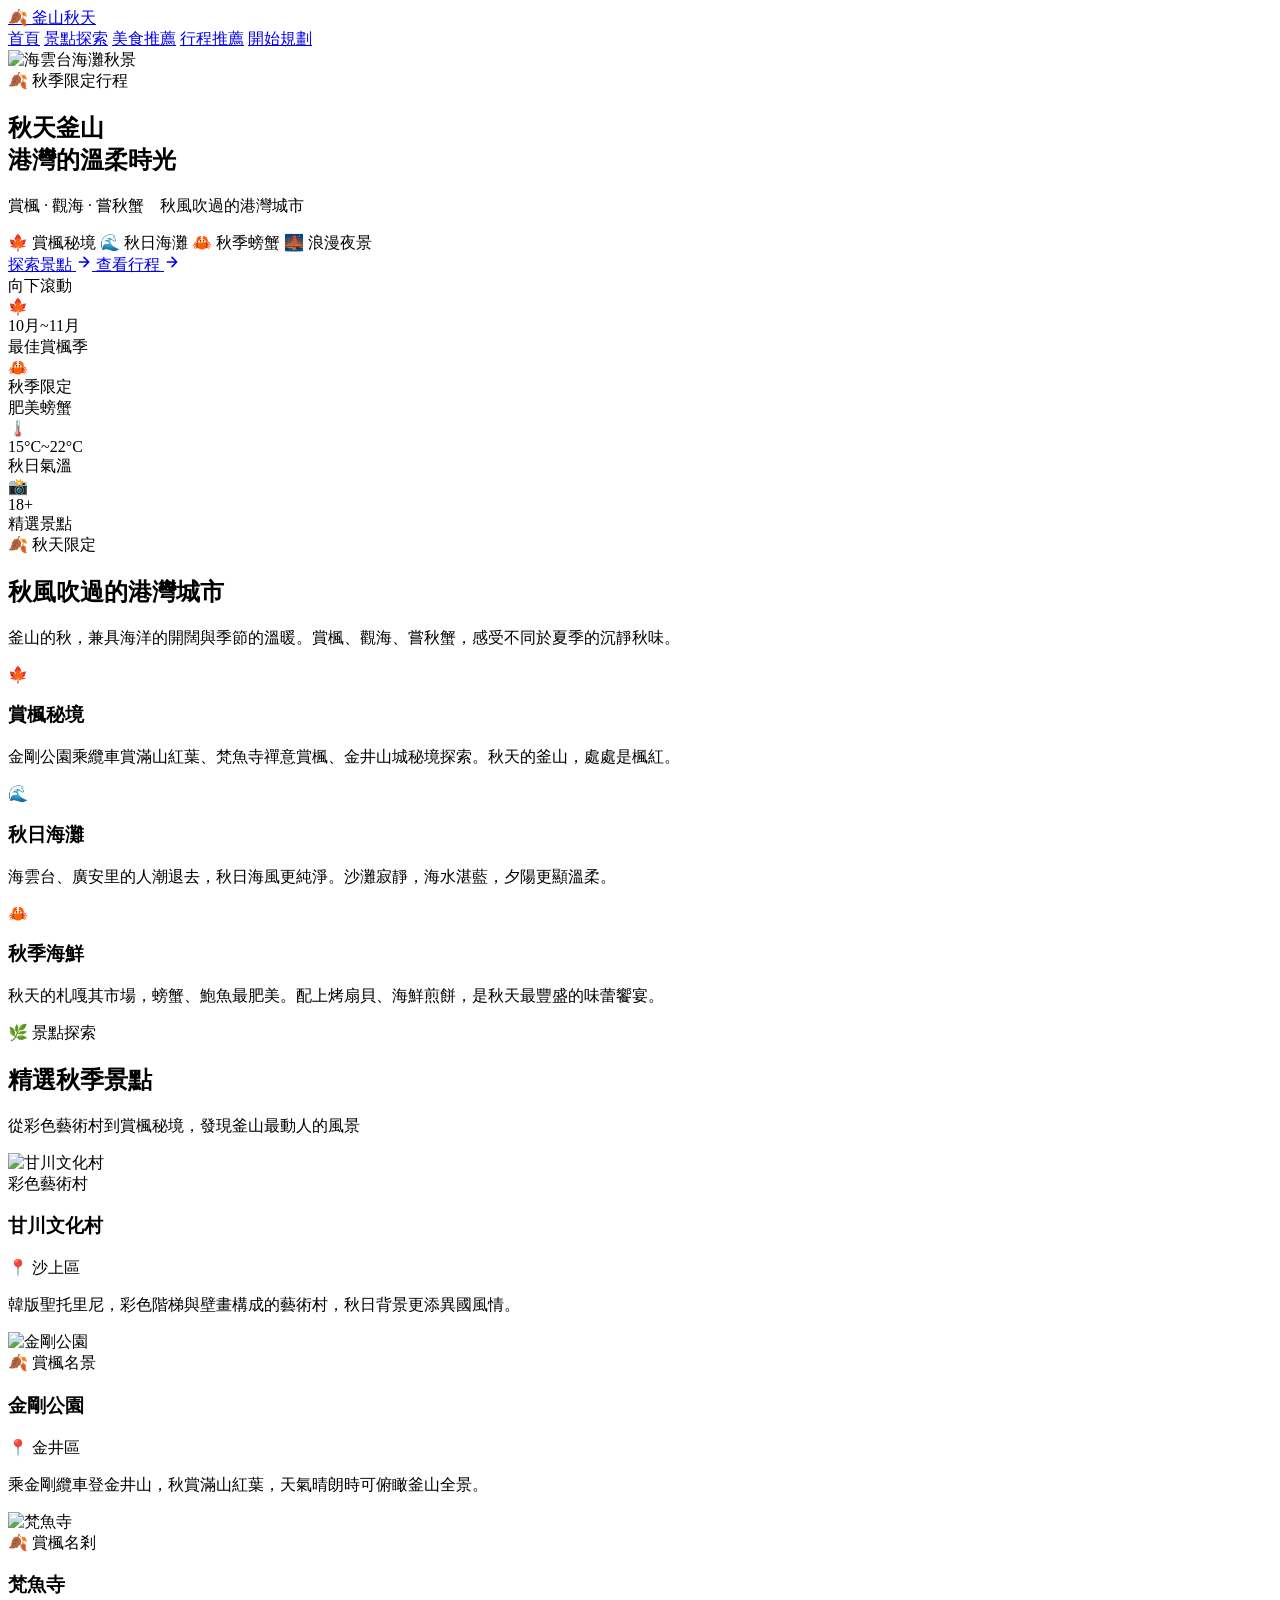
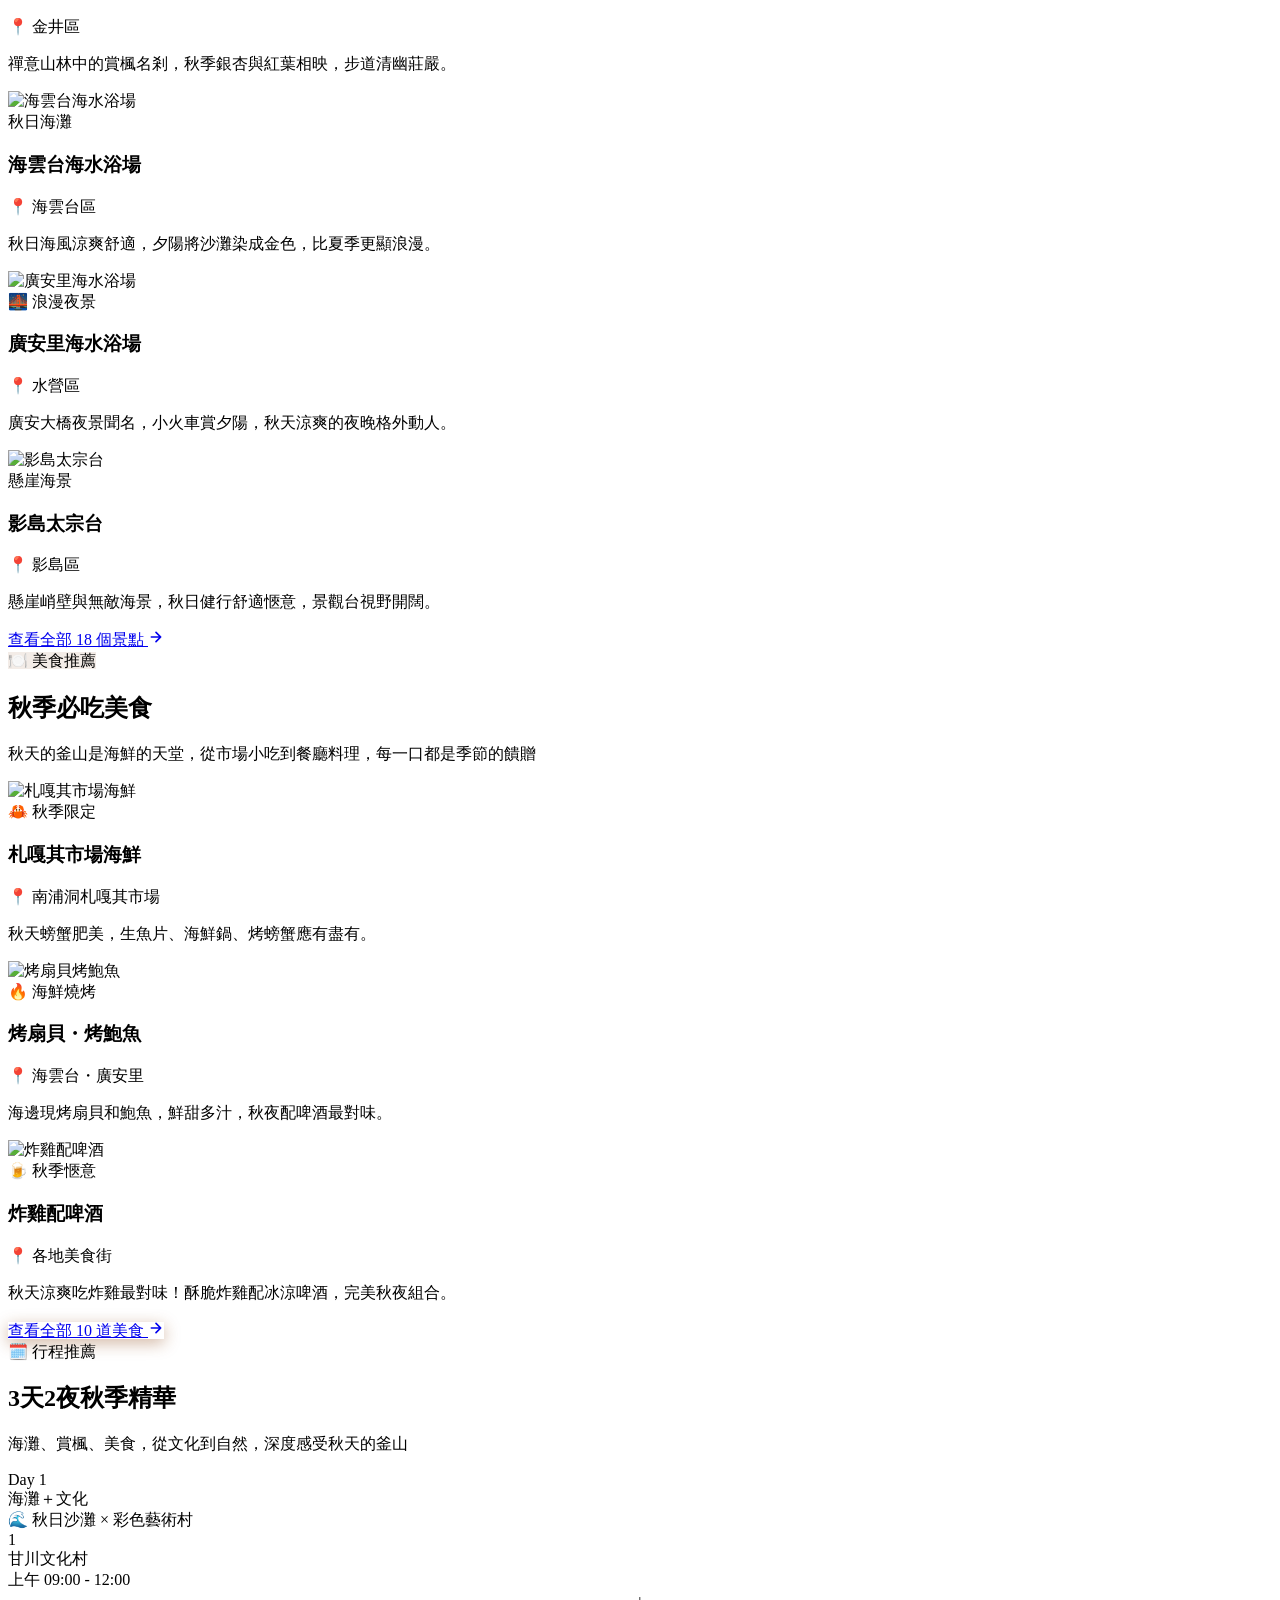
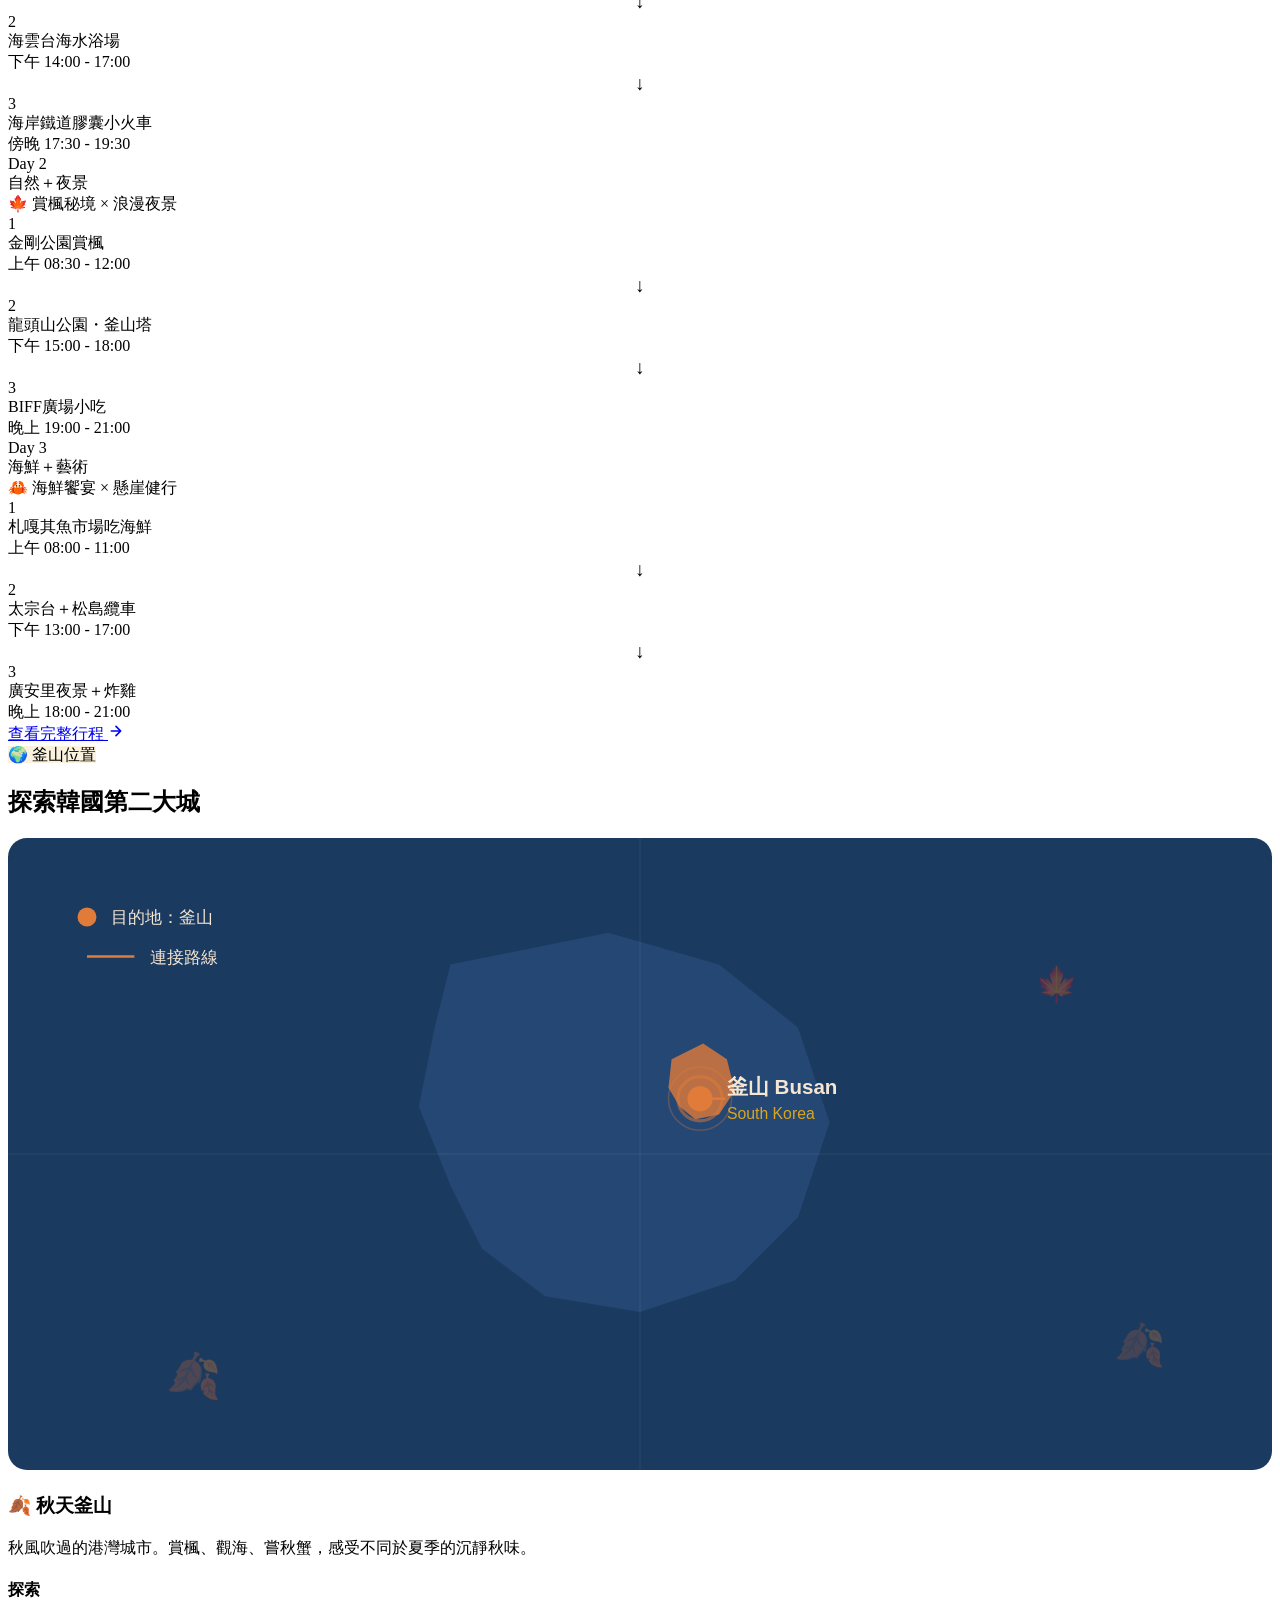
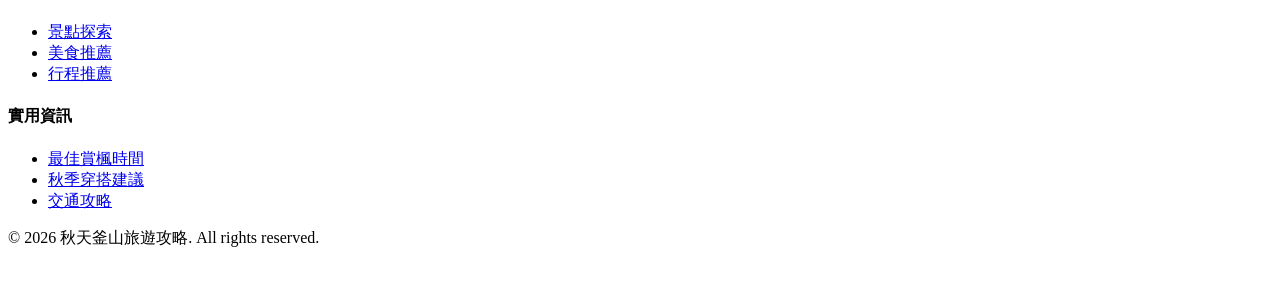
==== index.html @ 814efd18 "Add index.html" ====
<!DOCTYPE html>
<html lang="zh-TW">
<head>
  <meta charset="UTF-8">
  <meta name="viewport" content="width=device-width, initial-scale=1.0">
  <title>秋天釜山・港灣的溫柔時光 | 釜山旅遊官方網站</title>
  <meta name="description" content="秋天釜山旅遊攻略：賞楓、觀海、嘗秋蟹。3天2夜深度行程，18個秋季限定景點，10道必吃美食。">
  <link rel="stylesheet" href="css/style.css">
  <link rel="icon" type="image/svg+xml" href="data:image/svg+xml,<svg xmlns='http://www.w3.org/2000/svg' viewBox='0 0 100 100'><text y='.9em' font-size='90'>🍂</text></svg>">
</head>
<body>

  <!-- ========== HEADER ========== -->
  <header class="header">
    <div class="header__inner">
      <a href="index.html" class="header__logo">
        🍂 <span>釜山</span>秋天
      </a>
      <nav class="nav" id="nav">
        <a href="index.html" class="nav__link active">首頁</a>
        <a href="spots.html" class="nav__link">景點探索</a>
        <a href="food.html" class="nav__link">美食推薦</a>
        <a href="itinerary.html" class="nav__link">行程推薦</a>
        <a href="itinerary.html" class="nav__cta">開始規劃</a>
      </nav>
      <div class="nav-toggle" id="navToggle" aria-label="選單">
        <span></span><span></span><span></span>
      </div>
    </div>
  </header>

  <!-- ========== HERO ========== -->
  <section class="hero">
    <div class="hero__bg">
      <img src="images/spots/spot_04_haeundae.jpg" alt="海雲台海灘秋景" loading="eager">
    </div>
    <div class="hero__overlay"></div>
    <div class="hero__content">
      <div class="hero__eyebrow">
        <span>🍂</span> 秋季限定行程
      </div>
      <h1 class="hero__title">秋天釜山<br>港灣的溫柔時光</h1>
      <p class="hero__subtitle">賞楓 · 觀海 · 嘗秋蟹　秋風吹過的港灣城市</p>
      <div class="hero__tags">
        <span class="hero__tag">🍁 賞楓秘境</span>
        <span class="hero__tag">🌊 秋日海灘</span>
        <span class="hero__tag">🦀 秋季螃蟹</span>
        <span class="hero__tag">🌉 浪漫夜景</span>
      </div>
      <div class="hero__ctas">
        <a href="spots.html" class="btn btn--primary">
          探索景點
          <svg width="16" height="16" viewBox="0 0 24 24" fill="none" stroke="currentColor" stroke-width="2.5" stroke-linecap="round" stroke-linejoin="round"><path d="M5 12h14M12 5l7 7-7 7"/></svg>
        </a>
        <a href="itinerary.html" class="btn btn--outline">
          查看行程
          <svg width="16" height="16" viewBox="0 0 24 24" fill="none" stroke="currentColor" stroke-width="2.5" stroke-linecap="round" stroke-linejoin="round"><path d="M5 12h14M12 5l7 7-7 7"/></svg>
        </a>
      </div>
    </div>
    <div class="hero__scroll">
      <div class="hero__scroll-icon"></div>
      向下滾動
    </div>
  </section>

  <!-- ========== STATS ========== -->
  <section class="stats">
    <div class="stats__grid">
      <div class="stat-card">
        <div class="stat-card__icon">🍁</div>
        <div class="stat-card__value">10月~11月</div>
        <div class="stat-card__label">最佳賞楓季</div>
      </div>
      <div class="stat-card">
        <div class="stat-card__icon">🦀</div>
        <div class="stat-card__value">秋季限定</div>
        <div class="stat-card__label">肥美螃蟹</div>
      </div>
      <div class="stat-card">
        <div class="stat-card__icon">🌡️</div>
        <div class="stat-card__value">15°C~22°C</div>
        <div class="stat-card__label">秋日氣溫</div>
      </div>
      <div class="stat-card">
        <div class="stat-card__icon">📸</div>
        <div class="stat-card__value">18+</div>
        <div class="stat-card__label">精選景點</div>
      </div>
    </div>
  </section>

  <!-- ========== ABOUT ========== -->
  <section class="about section">
    <div class="container">
      <div class="about__header">
        <span class="section-eyebrow seasonal">🍂 秋天限定</span>
        <h2 class="section-title">秋風吹過的港灣城市</h2>
        <div class="divider"></div>
        <p class="section-subtitle">釜山的秋，兼具海洋的開闊與季節的溫暖。賞楓、觀海、嘗秋蟹，感受不同於夏季的沉靜秋味。</p>
      </div>
      <div class="about__grid">
        <div class="about-card">
          <div class="about-card__icon">🍁</div>
          <h3 class="about-card__title">賞楓秘境</h3>
          <p class="about-card__desc">金剛公園乘纜車賞滿山紅葉、梵魚寺禪意賞楓、金井山城秘境探索。秋天的釜山，處處是楓紅。</p>
        </div>
        <div class="about-card">
          <div class="about-card__icon">🌊</div>
          <h3 class="about-card__title">秋日海灘</h3>
          <p class="about-card__desc">海雲台、廣安里的人潮退去，秋日海風更純淨。沙灘寂靜，海水湛藍，夕陽更顯溫柔。</p>
        </div>
        <div class="about-card">
          <div class="about-card__icon">🦀</div>
          <h3 class="about-card__title">秋季海鮮</h3>
          <p class="about-card__desc">秋天的札嘎其市場，螃蟹、鮑魚最肥美。配上烤扇貝、海鮮煎餅，是秋天最豐盛的味蕾饗宴。</p>
        </div>
      </div>
    </div>
  </section>

  <!-- ========== SPOTS SPOTLIGHT ========== -->
  <section class="section" style="background: var(--bg-cream);">
    <div class="container">
      <div class="about__header">
        <span class="section-eyebrow">🌿 景點探索</span>
        <h2 class="section-title">精選秋季景點</h2>
        <div class="divider"></div>
        <p class="section-subtitle">從彩色藝術村到賞楓秘境，發現釜山最動人的風景</p>
      </div>
      <div class="spots-grid">
        <!-- Spot 1 -->
        <div class="spot-card">
          <img class="spot-card__img" src="images/spots/spot_01_gamcheon.jpg" alt="甘川文化村" loading="lazy">
          <div class="spot-card__body">
            <div class="spot-card__tags">
              <span class="tag tag--navy">彩色藝術村</span>
            </div>
            <h3 class="spot-card__title">甘川文化村</h3>
            <p class="spot-card__location">📍 沙上區</p>
            <p class="spot-card__desc">韓版聖托里尼，彩色階梯與壁畫構成的藝術村，秋日背景更添異國風情。</p>
          </div>
        </div>
        <!-- Spot 8 - Maple -->
        <div class="spot-card">
          <img class="spot-card__img" src="images/spots/spot_08_beomeosa.jpg" alt="金剛公園" loading="lazy">
          <div class="spot-card__body">
            <div class="spot-card__tags">
              <span class="tag tag--seasonal">🍂 賞楓名景</span>
            </div>
            <h3 class="spot-card__title">金剛公園</h3>
            <p class="spot-card__location">📍 金井區</p>
            <p class="spot-card__desc">乘金剛纜車登金井山，秋賞滿山紅葉，天氣晴朗時可俯瞰釜山全景。</p>
          </div>
        </div>
        <!-- Spot 9 - Maple -->
        <div class="spot-card">
          <img class="spot-card__img" src="images/spots/spot_09_taejongdae.jpg" alt="梵魚寺" loading="lazy">
          <div class="spot-card__body">
            <div class="spot-card__tags">
              <span class="tag tag--seasonal">🍂 賞楓名剎</span>
            </div>
            <h3 class="spot-card__title">梵魚寺</h3>
            <p class="spot-card__location">📍 金井區</p>
            <p class="spot-card__desc">禪意山林中的賞楓名剎，秋季銀杏與紅葉相映，步道清幽莊嚴。</p>
          </div>
        </div>
        <!-- Spot 2 -->
        <div class="spot-card">
          <img class="spot-card__img" src="images/spots/spot_04_haeundae.jpg" alt="海雲台海水浴場" loading="lazy">
          <div class="spot-card__body">
            <div class="spot-card__tags">
              <span class="tag tag--navy">秋日海灘</span>
            </div>
            <h3 class="spot-card__title">海雲台海水浴場</h3>
            <p class="spot-card__location">📍 海雲台區</p>
            <p class="spot-card__desc">秋日海風涼爽舒適，夕陽將沙灘染成金色，比夏季更顯浪漫。</p>
          </div>
        </div>
        <!-- Spot 3 -->
        <div class="spot-card">
          <img class="spot-card__img" src="images/spots/spot_05_gwangan_bridge.jpg" alt="廣安里海水浴場" loading="lazy">
          <div class="spot-card__body">
            <div class="spot-card__tags">
              <span class="tag tag--gold">🌉 浪漫夜景</span>
            </div>
            <h3 class="spot-card__title">廣安里海水浴場</h3>
            <p class="spot-card__location">📍 水營區</p>
            <p class="spot-card__desc">廣安大橋夜景聞名，小火車賞夕陽，秋天涼爽的夜晚格外動人。</p>
          </div>
        </div>
        <!-- Spot 6 -->
        <div class="spot-card">
          <img class="spot-card__img" src="images/spots/spot_06_yongdusan.png" alt="影島太宗台" loading="lazy">
          <div class="spot-card__body">
            <div class="spot-card__tags">
              <span class="tag tag--navy">懸崖海景</span>
            </div>
            <h3 class="spot-card__title">影島太宗台</h3>
            <p class="spot-card__location">📍 影島區</p>
            <p class="spot-card__desc">懸崖峭壁與無敵海景，秋日健行舒適愜意，景觀台視野開闊。</p>
          </div>
        </div>
      </div>
      <div class="text-center mt-48">
        <a href="spots.html" class="btn btn--primary">
          查看全部 18 個景點
          <svg width="16" height="16" viewBox="0 0 24 24" fill="none" stroke="currentColor" stroke-width="2.5" stroke-linecap="round" stroke-linejoin="round"><path d="M5 12h14M12 5l7 7-7 7"/></svg>
        </a>
      </div>
    </div>
  </section>

  <!-- ========== FOOD SECTION ========== -->
  <section class="section section--warm">
    <div class="container">
      <div class="about__header">
        <span class="section-eyebrow" style="color: var(--seasonal); background: rgba(139,69,19,0.1);">🍽️ 美食推薦</span>
        <h2 class="section-title">秋季必吃美食</h2>
        <div class="divider"></div>
        <p class="section-subtitle">秋天的釜山是海鮮的天堂，從市場小吃到餐廳料理，每一口都是季節的饋贈</p>
      </div>
      <div class="food-grid">
        <!-- Food 1 -->
        <div class="food-card">
          <img class="food-card__img" src="images/food/food_01.jpg" alt="札嘎其市場海鮮" loading="lazy">
          <div class="food-card__body">
            <div class="spot-card__tags" style="margin-bottom:8px;">
              <span class="tag tag--gold">🦀 秋季限定</span>
            </div>
            <h3 class="food-card__title">札嘎其市場海鮮</h3>
            <p class="food-card__location">📍 南浦洞札嘎其市場</p>
            <p class="spot-card__desc">秋天螃蟹肥美，生魚片、海鮮鍋、烤螃蟹應有盡有。</p>
          </div>
        </div>
        <!-- Food 2 -->
        <div class="food-card">
          <img class="food-card__img" src="images/food/food_02.jpg" alt="烤扇貝烤鮑魚" loading="lazy">
          <div class="food-card__body">
            <div class="spot-card__tags" style="margin-bottom:8px;">
              <span class="tag tag--primary">🔥 海鮮燒烤</span>
            </div>
            <h3 class="food-card__title">烤扇貝・烤鮑魚</h3>
            <p class="food-card__location">📍 海雲台・廣安里</p>
            <p class="spot-card__desc">海邊現烤扇貝和鮑魚，鮮甜多汁，秋夜配啤酒最對味。</p>
          </div>
        </div>
        <!-- Food 4 -->
        <div class="food-card">
          <img class="food-card__img" src="images/food/food_04.jpg" alt="炸雞配啤酒" loading="lazy">
          <div class="food-card__body">
            <div class="spot-card__tags" style="margin-bottom:8px;">
              <span class="tag tag--coral">🍺 秋季愜意</span>
            </div>
            <h3 class="food-card__title">炸雞配啤酒</h3>
            <p class="food-card__location">📍 各地美食街</p>
            <p class="spot-card__desc">秋天涼爽吃炸雞最對味！酥脆炸雞配冰涼啤酒，完美秋夜組合。</p>
          </div>
        </div>
      </div>
      <div class="text-center mt-48">
        <a href="food.html" class="btn btn--primary" style="background: var(--seasonal); box-shadow: 0 4px 16px rgba(139,69,19,0.4);">
          查看全部 10 道美食
          <svg width="16" height="16" viewBox="0 0 24 24" fill="none" stroke="currentColor" stroke-width="2.5" stroke-linecap="round" stroke-linejoin="round"><path d="M5 12h14M12 5l7 7-7 7"/></svg>
        </a>
      </div>
    </div>
  </section>

  <!-- ========== ITINERARY PREVIEW ========== -->
  <section class="section" style="background: var(--bg-cream);">
    <div class="container">
      <div class="about__header">
        <span class="section-eyebrow">🗓️ 行程推薦</span>
        <h2 class="section-title">3天2夜秋季精華</h2>
        <div class="divider"></div>
        <p class="section-subtitle">海灘、賞楓、美食，從文化到自然，深度感受秋天的釜山</p>
      </div>
      <div class="itinerary-grid">
        <!-- Day 1 -->
        <div class="day-card">
          <div class="day-card__header">
            <div class="day-card__day">Day 1</div>
            <div class="day-card__title">海灘＋文化</div>
            <div class="day-card__theme">🌊 秋日沙灘 × 彩色藝術村</div>
          </div>
          <div class="day-card__body">
            <div class="day-card__spot">
              <div class="day-card__spot-num">1</div>
              <div class="day-card__spot-info">
                <div class="day-card__spot-name">甘川文化村</div>
                <div class="day-card__spot-time">上午 09:00 - 12:00</div>
              </div>
            </div>
            <div style="text-align:center; color: var(--primary); font-size:1.2rem;">↓</div>
            <div class="day-card__spot">
              <div class="day-card__spot-num">2</div>
              <div class="day-card__spot-info">
                <div class="day-card__spot-name">海雲台海水浴場</div>
                <div class="day-card__spot-time">下午 14:00 - 17:00</div>
              </div>
            </div>
            <div style="text-align:center; color: var(--primary); font-size:1.2rem;">↓</div>
            <div class="day-card__spot">
              <div class="day-card__spot-num">3</div>
              <div class="day-card__spot-info">
                <div class="day-card__spot-name">海岸鐵道膠囊小火車</div>
                <div class="day-card__spot-time">傍晚 17:30 - 19:30</div>
              </div>
            </div>
          </div>
        </div>
        <!-- Day 2 -->
        <div class="day-card">
          <div class="day-card__header">
            <div class="day-card__day">Day 2</div>
            <div class="day-card__title">自然＋夜景</div>
            <div class="day-card__theme">🍁 賞楓秘境 × 浪漫夜景</div>
          </div>
          <div class="day-card__body">
            <div class="day-card__spot">
              <div class="day-card__spot-num">1</div>
              <div class="day-card__spot-info">
                <div class="day-card__spot-name">金剛公園賞楓</div>
                <div class="day-card__spot-time">上午 08:30 - 12:00</div>
              </div>
            </div>
            <div style="text-align:center; color: var(--primary); font-size:1.2rem;">↓</div>
            <div class="day-card__spot">
              <div class="day-card__spot-num">2</div>
              <div class="day-card__spot-info">
                <div class="day-card__spot-name">龍頭山公園・釜山塔</div>
                <div class="day-card__spot-time">下午 15:00 - 18:00</div>
              </div>
            </div>
            <div style="text-align:center; color: var(--primary); font-size:1.2rem;">↓</div>
            <div class="day-card__spot">
              <div class="day-card__spot-num">3</div>
              <div class="day-card__spot-info">
                <div class="day-card__spot-name">BIFF廣場小吃</div>
                <div class="day-card__spot-time">晚上 19:00 - 21:00</div>
              </div>
            </div>
          </div>
        </div>
        <!-- Day 3 -->
        <div class="day-card">
          <div class="day-card__header">
            <div class="day-card__day">Day 3</div>
            <div class="day-card__title">海鮮＋藝術</div>
            <div class="day-card__theme">🦀 海鮮饗宴 × 懸崖健行</div>
          </div>
          <div class="day-card__body">
            <div class="day-card__spot">
              <div class="day-card__spot-num">1</div>
              <div class="day-card__spot-info">
                <div class="day-card__spot-name">札嘎其魚市場吃海鮮</div>
                <div class="day-card__spot-time">上午 08:00 - 11:00</div>
              </div>
            </div>
            <div style="text-align:center; color: var(--primary); font-size:1.2rem;">↓</div>
            <div class="day-card__spot">
              <div class="day-card__spot-num">2</div>
              <div class="day-card__spot-info">
                <div class="day-card__spot-name">太宗台＋松島纜車</div>
                <div class="day-card__spot-time">下午 13:00 - 17:00</div>
              </div>
            </div>
            <div style="text-align:center; color: var(--primary); font-size:1.2rem;">↓</div>
            <div class="day-card__spot">
              <div class="day-card__spot-num">3</div>
              <div class="day-card__spot-info">
                <div class="day-card__spot-name">廣安里夜景＋炸雞</div>
                <div class="day-card__spot-time">晚上 18:00 - 21:00</div>
              </div>
            </div>
          </div>
        </div>
      </div>
      <div class="text-center mt-48">
        <a href="itinerary.html" class="btn btn--primary">
          查看完整行程
          <svg width="16" height="16" viewBox="0 0 24 24" fill="none" stroke="currentColor" stroke-width="2.5" stroke-linecap="round" stroke-linejoin="round"><path d="M5 12h14M12 5l7 7-7 7"/></svg>
        </a>
      </div>
    </div>
  </section>

  <!-- ========== WORLD MAP ========== -->
  <section class="map-section">
    <div class="container">
      <span class="section-eyebrow" style="color: var(--gold); background: rgba(218,165,32,0.15);">🌍 釜山位置</span>
      <h2 class="section-title">探索韓國第二大城</h2>
      <div class="divider"></div>
      <div class="world-map-container">
        <svg class="world-map-svg" viewBox="0 0 800 400" xmlns="http://www.w3.org/2000/svg">
          <!-- Simplified world map outline -->
          <rect width="800" height="400" fill="#1B3A5F" rx="12"/>
          <!-- Asia region (simplified) -->
          <path d="M280 80 L380 60 L450 80 L500 120 L520 180 L500 240 L460 280 L400 300 L340 290 L300 260 L280 220 L260 170 L270 120 Z" fill="#2A5080" opacity="0.6"/>
          <!-- Japan/Korea region highlight -->
          <path d="M420 140 L440 130 L455 140 L460 160 L450 175 L435 178 L425 170 L418 158 Z" fill="#E07B39" opacity="0.8"/>
          <!-- Busan marker -->
          <circle cx="438" cy="165" r="8" fill="#E07B39"/>
          <circle cx="438" cy="165" r="14" fill="none" stroke="#E07B39" stroke-width="2" opacity="0.5"/>
          <circle cx="438" cy="165" r="20" fill="none" stroke="#E07B39" stroke-width="1" opacity="0.3"/>
          <!-- Busan label -->
          <text x="455" y="162" font-family="Noto Sans JP, sans-serif" font-size="13" fill="#F5E6D3" font-weight="700">釜山 Busan</text>
          <text x="455" y="178" font-family="Noto Sans JP, sans-serif" font-size="10" fill="#DAA520">South Korea</text>
          <!-- Connecting line from label -->
          <line x1="445" y1="165" x2="454" y2="165" stroke="#E07B39" stroke-width="1.5"/>
          <!-- Decorative autumn leaves -->
          <text x="100" y="350" font-size="28" opacity="0.3">🍂</text>
          <text x="650" y="100" font-size="22" opacity="0.3">🍁</text>
          <text x="700" y="330" font-size="26" opacity="0.25">🍂</text>
          <!-- Map grid lines -->
          <line x1="0" y1="200" x2="800" y2="200" stroke="rgba(255,255,255,0.05)" stroke-width="1"/>
          <line x1="400" y1="0" x2="400" y2="400" stroke="rgba(255,255,255,0.05)" stroke-width="1"/>
          <!-- Legend -->
          <circle cx="50" cy="50" r="6" fill="#E07B39"/>
          <text x="65" y="54" font-family="Noto Sans JP, sans-serif" font-size="11" fill="#F5E6D3">目的地：釜山</text>
          <line x1="50" y1="75" x2="80" y2="75" stroke="#E07B39" stroke-width="1.5"/>
          <text x="90" y="79" font-family="Noto Sans JP, sans-serif" font-size="11" fill="#F5E6D3">連接路線</text>
        </svg>
      </div>
    </div>
  </section>

  <!-- ========== FOOTER ========== -->
  <footer class="footer">
    <div class="footer__inner">
      <div class="footer__top">
        <div class="footer__brand">
          <h3>🍂 秋天<span>釜山</span></h3>
          <p>秋風吹過的港灣城市。賞楓、觀海、嘗秋蟹，感受不同於夏季的沉靜秋味。</p>
        </div>
        <div class="footer__col">
          <h4>探索</h4>
          <ul>
            <li><a href="spots.html">景點探索</a></li>
            <li><a href="food.html">美食推薦</a></li>
            <li><a href="itinerary.html">行程推薦</a></li>
          </ul>
        </div>
        <div class="footer__col">
          <h4>實用資訊</h4>
          <ul>
            <li><a href="#">最佳賞楓時間</a></li>
            <li><a href="#">秋季穿搭建議</a></li>
            <li><a href="#">交通攻略</a></li>
          </ul>
        </div>
      </div>
      <div class="footer__bottom">
        <p class="footer__copy">&copy; 2026 秋天釜山旅遊攻略. All rights reserved.</p>
        <p class="footer__copy" style="color: rgba(255,255,255,0.3);">南海樂園・釜山</p>
      </div>
    </div>
  </footer>

  <script src="js/main.js"></script>
</body>
</html>
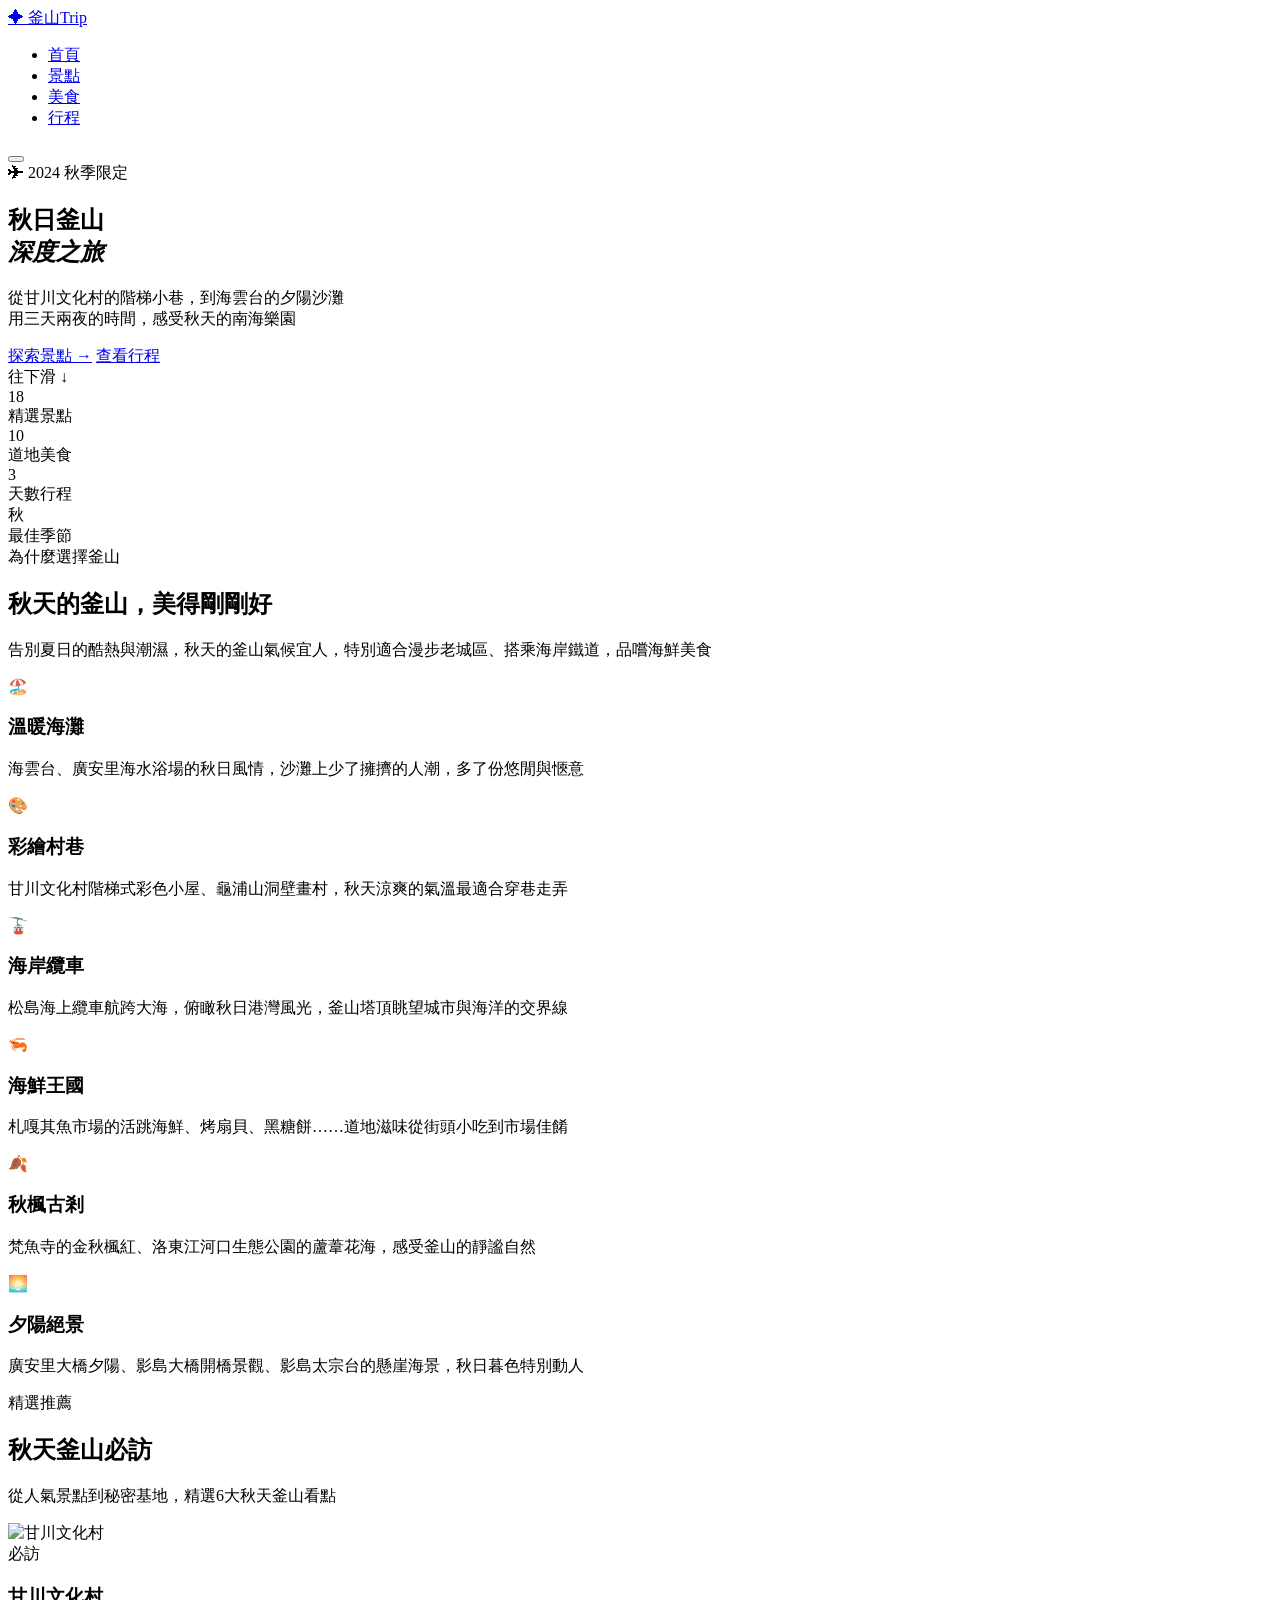
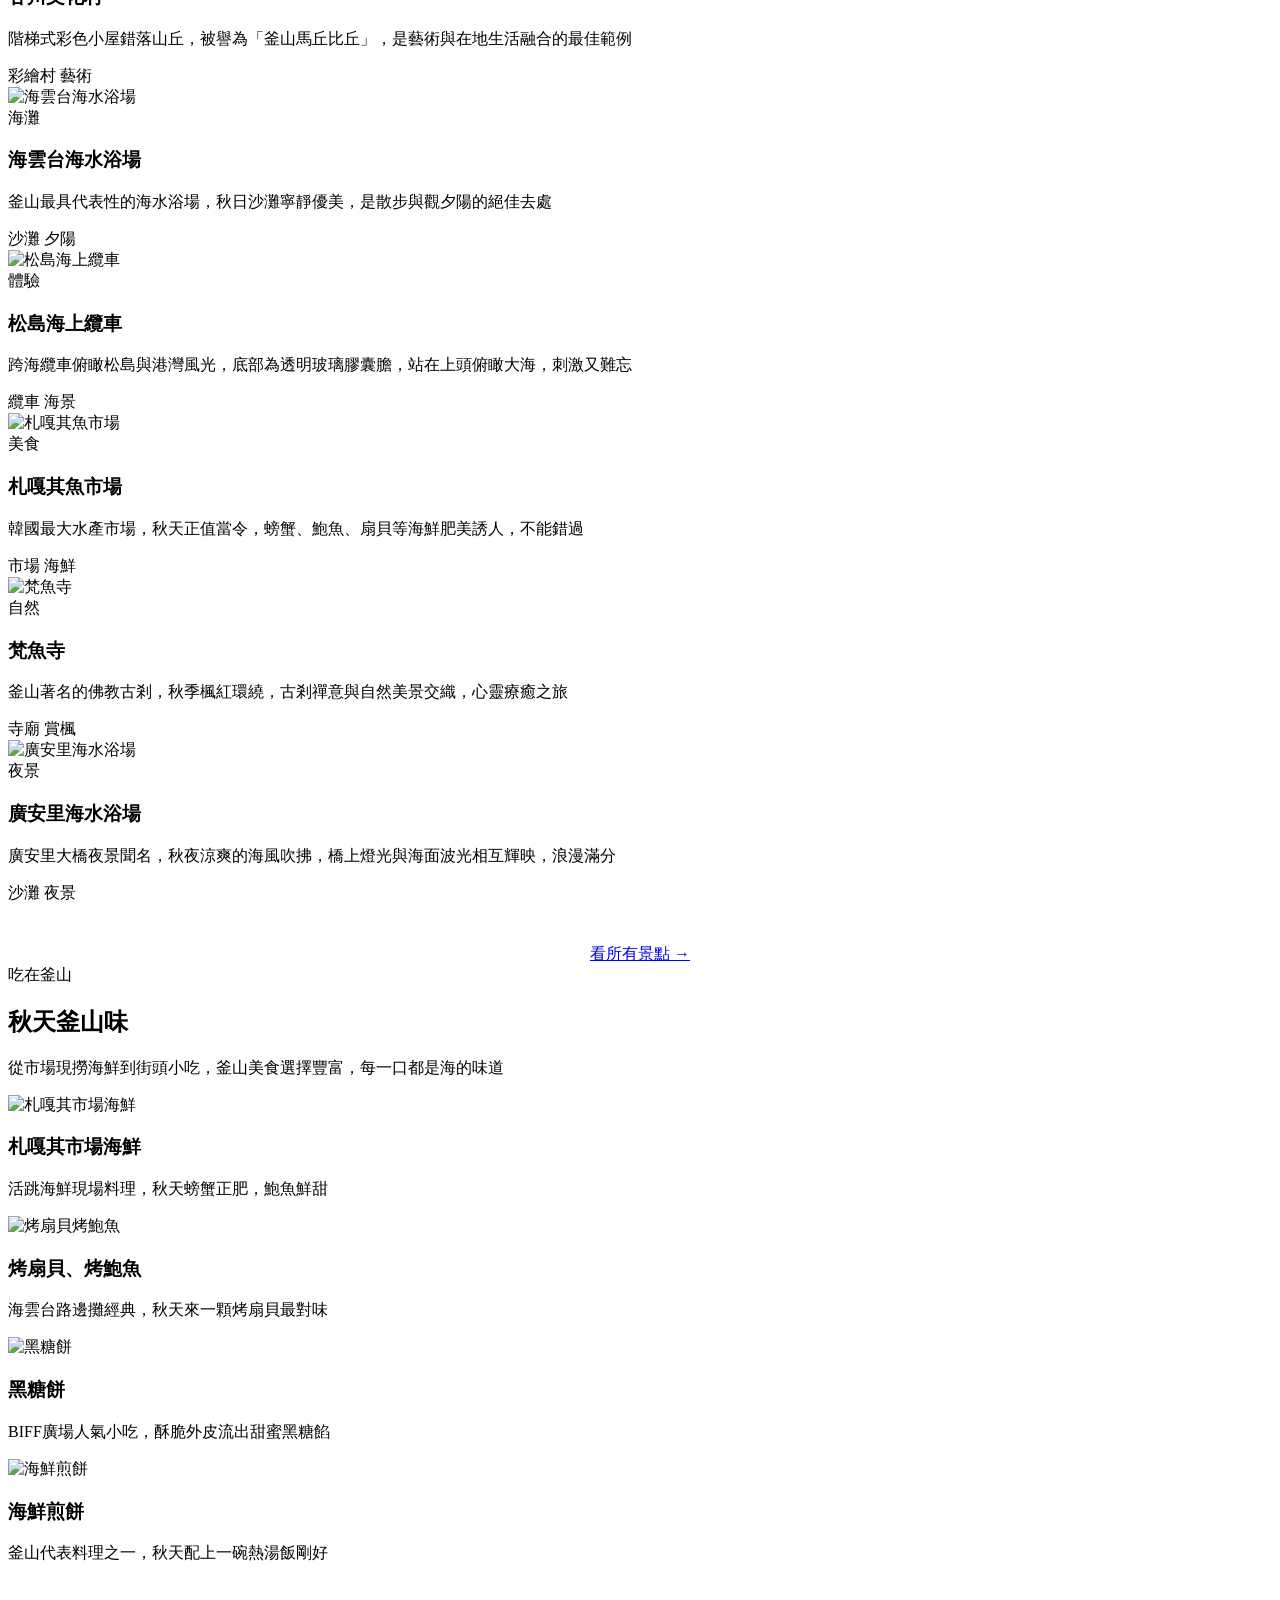
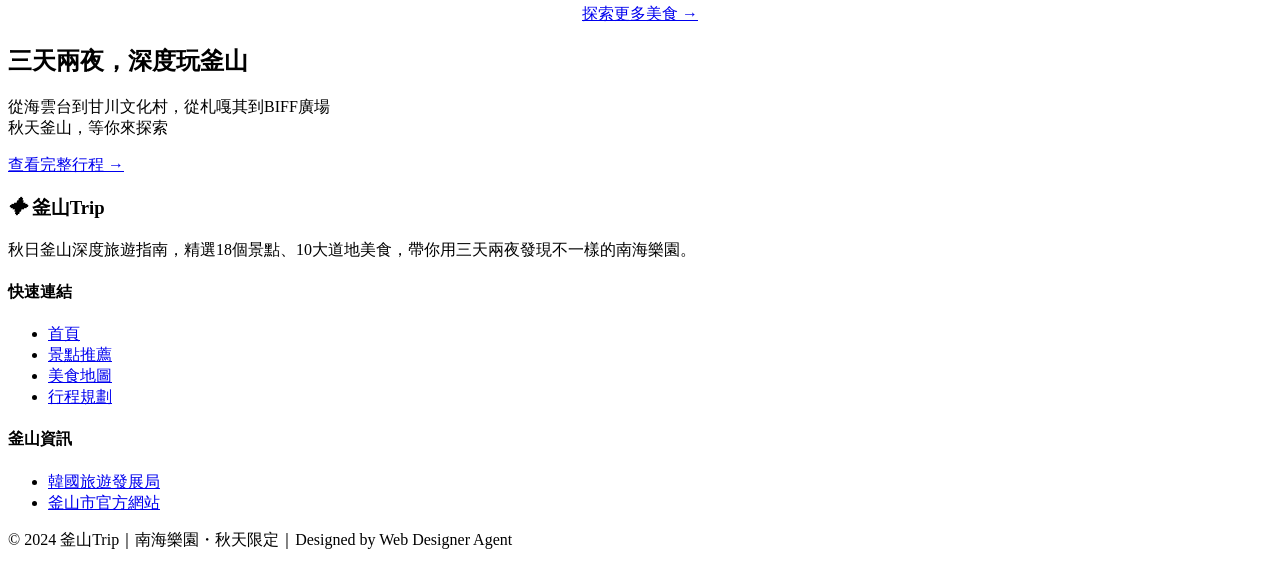
==== commit 6eec3d45: "Upload index.html" ====
--- a/index.html
+++ b/index.html
@@ -3,458 +3,291 @@
 <head>
   <meta charset="UTF-8">
   <meta name="viewport" content="width=device-width, initial-scale=1.0">
-  <title>秋天釜山・港灣的溫柔時光 | 釜山旅遊官方網站</title>
-  <meta name="description" content="秋天釜山旅遊攻略：賞楓、觀海、嘗秋蟹。3天2夜深度行程，18個秋季限定景點，10道必吃美食。">
+  <title>秋日釜山｜南海樂園深度之旅</title>
+  <meta name="description" content="秋天釜山深度旅遊網站，發現甘川文化村、海雲台海水浴場、廣安里等熱門景點，品嚐札嘎其市場海鮮、烤扇貝、黑糖餅等道地美食，規劃3天2夜完美行程。">
   <link rel="stylesheet" href="css/style.css">
-  <link rel="icon" type="image/svg+xml" href="data:image/svg+xml,<svg xmlns='http://www.w3.org/2000/svg' viewBox='0 0 100 100'><text y='.9em' font-size='90'>🍂</text></svg>">
 </head>
 <body>
-
-  <!-- ========== HEADER ========== -->
-  <header class="header">
-    <div class="header__inner">
-      <a href="index.html" class="header__logo">
-        🍂 <span>釜山</span>秋天
-      </a>
-      <nav class="nav" id="nav">
-        <a href="index.html" class="nav__link active">首頁</a>
-        <a href="spots.html" class="nav__link">景點探索</a>
-        <a href="food.html" class="nav__link">美食推薦</a>
-        <a href="itinerary.html" class="nav__link">行程推薦</a>
-        <a href="itinerary.html" class="nav__cta">開始規劃</a>
-      </nav>
-      <div class="nav-toggle" id="navToggle" aria-label="選單">
-        <span></span><span></span><span></span>
-      </div>
-    </div>
-  </header>
-
-  <!-- ========== HERO ========== -->
+  <!-- Navigation -->
+  <nav class="navbar">
+    <a href="index.html" class="nav-logo"><span>✦</span> 釜山Trip</a>
+    <ul class="nav-links">
+      <li><a href="index.html" class="active">首頁</a></li>
+      <li><a href="spots.html">景點</a></li>
+      <li><a href="food.html">美食</a></li>
+      <li><a href="itinerary.html">行程</a></li>
+    </ul>
+    <button class="mobile-toggle" aria-label="選單">
+      <span></span><span></span><span></span>
+    </button>
+  </nav>
+
+  <!-- Hero -->
   <section class="hero">
-    <div class="hero__bg">
-      <img src="images/spots/spot_04_haeundae.jpg" alt="海雲台海灘秋景" loading="eager">
-    </div>
-    <div class="hero__overlay"></div>
-    <div class="hero__content">
-      <div class="hero__eyebrow">
-        <span>🍂</span> 秋季限定行程
-      </div>
-      <h1 class="hero__title">秋天釜山<br>港灣的溫柔時光</h1>
-      <p class="hero__subtitle">賞楓 · 觀海 · 嘗秋蟹　秋風吹過的港灣城市</p>
-      <div class="hero__tags">
-        <span class="hero__tag">🍁 賞楓秘境</span>
-        <span class="hero__tag">🌊 秋日海灘</span>
-        <span class="hero__tag">🦀 秋季螃蟹</span>
-        <span class="hero__tag">🌉 浪漫夜景</span>
-      </div>
-      <div class="hero__ctas">
-        <a href="spots.html" class="btn btn--primary">
-          探索景點
-          <svg width="16" height="16" viewBox="0 0 24 24" fill="none" stroke="currentColor" stroke-width="2.5" stroke-linecap="round" stroke-linejoin="round"><path d="M5 12h14M12 5l7 7-7 7"/></svg>
-        </a>
-        <a href="itinerary.html" class="btn btn--outline">
-          查看行程
-          <svg width="16" height="16" viewBox="0 0 24 24" fill="none" stroke="currentColor" stroke-width="2.5" stroke-linecap="round" stroke-linejoin="round"><path d="M5 12h14M12 5l7 7-7 7"/></svg>
-        </a>
-      </div>
-    </div>
-    <div class="hero__scroll">
-      <div class="hero__scroll-icon"></div>
-      向下滾動
-    </div>
-  </section>
-
-  <!-- ========== STATS ========== -->
-  <section class="stats">
-    <div class="stats__grid">
-      <div class="stat-card">
-        <div class="stat-card__icon">🍁</div>
-        <div class="stat-card__value">10月~11月</div>
-        <div class="stat-card__label">最佳賞楓季</div>
-      </div>
-      <div class="stat-card">
-        <div class="stat-card__icon">🦀</div>
-        <div class="stat-card__value">秋季限定</div>
-        <div class="stat-card__label">肥美螃蟹</div>
-      </div>
-      <div class="stat-card">
-        <div class="stat-card__icon">🌡️</div>
-        <div class="stat-card__value">15°C~22°C</div>
-        <div class="stat-card__label">秋日氣溫</div>
-      </div>
-      <div class="stat-card">
-        <div class="stat-card__icon">📸</div>
-        <div class="stat-card__value">18+</div>
-        <div class="stat-card__label">精選景點</div>
-      </div>
-    </div>
-  </section>
-
-  <!-- ========== ABOUT ========== -->
-  <section class="about section">
-    <div class="container">
-      <div class="about__header">
-        <span class="section-eyebrow seasonal">🍂 秋天限定</span>
-        <h2 class="section-title">秋風吹過的港灣城市</h2>
-        <div class="divider"></div>
-        <p class="section-subtitle">釜山的秋，兼具海洋的開闊與季節的溫暖。賞楓、觀海、嘗秋蟹，感受不同於夏季的沉靜秋味。</p>
-      </div>
-      <div class="about__grid">
-        <div class="about-card">
-          <div class="about-card__icon">🍁</div>
-          <h3 class="about-card__title">賞楓秘境</h3>
-          <p class="about-card__desc">金剛公園乘纜車賞滿山紅葉、梵魚寺禪意賞楓、金井山城秘境探索。秋天的釜山，處處是楓紅。</p>
-        </div>
-        <div class="about-card">
-          <div class="about-card__icon">🌊</div>
-          <h3 class="about-card__title">秋日海灘</h3>
-          <p class="about-card__desc">海雲台、廣安里的人潮退去，秋日海風更純淨。沙灘寂靜，海水湛藍，夕陽更顯溫柔。</p>
-        </div>
-        <div class="about-card">
-          <div class="about-card__icon">🦀</div>
-          <h3 class="about-card__title">秋季海鮮</h3>
-          <p class="about-card__desc">秋天的札嘎其市場，螃蟹、鮑魚最肥美。配上烤扇貝、海鮮煎餅，是秋天最豐盛的味蕾饗宴。</p>
-        </div>
-      </div>
-    </div>
-  </section>
-
-  <!-- ========== SPOTS SPOTLIGHT ========== -->
-  <section class="section" style="background: var(--bg-cream);">
-    <div class="container">
-      <div class="about__header">
-        <span class="section-eyebrow">🌿 景點探索</span>
-        <h2 class="section-title">精選秋季景點</h2>
-        <div class="divider"></div>
-        <p class="section-subtitle">從彩色藝術村到賞楓秘境，發現釜山最動人的風景</p>
-      </div>
-      <div class="spots-grid">
-        <!-- Spot 1 -->
-        <div class="spot-card">
-          <img class="spot-card__img" src="images/spots/spot_01_gamcheon.jpg" alt="甘川文化村" loading="lazy">
-          <div class="spot-card__body">
-            <div class="spot-card__tags">
-              <span class="tag tag--navy">彩色藝術村</span>
-            </div>
-            <h3 class="spot-card__title">甘川文化村</h3>
-            <p class="spot-card__location">📍 沙上區</p>
-            <p class="spot-card__desc">韓版聖托里尼，彩色階梯與壁畫構成的藝術村，秋日背景更添異國風情。</p>
-          </div>
-        </div>
-        <!-- Spot 8 - Maple -->
-        <div class="spot-card">
-          <img class="spot-card__img" src="images/spots/spot_08_beomeosa.jpg" alt="金剛公園" loading="lazy">
-          <div class="spot-card__body">
-            <div class="spot-card__tags">
-              <span class="tag tag--seasonal">🍂 賞楓名景</span>
-            </div>
-            <h3 class="spot-card__title">金剛公園</h3>
-            <p class="spot-card__location">📍 金井區</p>
-            <p class="spot-card__desc">乘金剛纜車登金井山，秋賞滿山紅葉，天氣晴朗時可俯瞰釜山全景。</p>
-          </div>
-        </div>
-        <!-- Spot 9 - Maple -->
-        <div class="spot-card">
-          <img class="spot-card__img" src="images/spots/spot_09_taejongdae.jpg" alt="梵魚寺" loading="lazy">
-          <div class="spot-card__body">
-            <div class="spot-card__tags">
-              <span class="tag tag--seasonal">🍂 賞楓名剎</span>
-            </div>
-            <h3 class="spot-card__title">梵魚寺</h3>
-            <p class="spot-card__location">📍 金井區</p>
-            <p class="spot-card__desc">禪意山林中的賞楓名剎，秋季銀杏與紅葉相映，步道清幽莊嚴。</p>
-          </div>
-        </div>
-        <!-- Spot 2 -->
-        <div class="spot-card">
-          <img class="spot-card__img" src="images/spots/spot_04_haeundae.jpg" alt="海雲台海水浴場" loading="lazy">
-          <div class="spot-card__body">
-            <div class="spot-card__tags">
-              <span class="tag tag--navy">秋日海灘</span>
-            </div>
-            <h3 class="spot-card__title">海雲台海水浴場</h3>
-            <p class="spot-card__location">📍 海雲台區</p>
-            <p class="spot-card__desc">秋日海風涼爽舒適，夕陽將沙灘染成金色，比夏季更顯浪漫。</p>
-          </div>
-        </div>
-        <!-- Spot 3 -->
-        <div class="spot-card">
-          <img class="spot-card__img" src="images/spots/spot_05_gwangan_bridge.jpg" alt="廣安里海水浴場" loading="lazy">
-          <div class="spot-card__body">
-            <div class="spot-card__tags">
-              <span class="tag tag--gold">🌉 浪漫夜景</span>
-            </div>
-            <h3 class="spot-card__title">廣安里海水浴場</h3>
-            <p class="spot-card__location">📍 水營區</p>
-            <p class="spot-card__desc">廣安大橋夜景聞名，小火車賞夕陽，秋天涼爽的夜晚格外動人。</p>
-          </div>
-        </div>
-        <!-- Spot 6 -->
-        <div class="spot-card">
-          <img class="spot-card__img" src="images/spots/spot_06_yongdusan.png" alt="影島太宗台" loading="lazy">
-          <div class="spot-card__body">
-            <div class="spot-card__tags">
-              <span class="tag tag--navy">懸崖海景</span>
-            </div>
-            <h3 class="spot-card__title">影島太宗台</h3>
-            <p class="spot-card__location">📍 影島區</p>
-            <p class="spot-card__desc">懸崖峭壁與無敵海景，秋日健行舒適愜意，景觀台視野開闊。</p>
-          </div>
-        </div>
-      </div>
-      <div class="text-center mt-48">
-        <a href="spots.html" class="btn btn--primary">
-          查看全部 18 個景點
-          <svg width="16" height="16" viewBox="0 0 24 24" fill="none" stroke="currentColor" stroke-width="2.5" stroke-linecap="round" stroke-linejoin="round"><path d="M5 12h14M12 5l7 7-7 7"/></svg>
-        </a>
-      </div>
-    </div>
-  </section>
-
-  <!-- ========== FOOD SECTION ========== -->
-  <section class="section section--warm">
-    <div class="container">
-      <div class="about__header">
-        <span class="section-eyebrow" style="color: var(--seasonal); background: rgba(139,69,19,0.1);">🍽️ 美食推薦</span>
-        <h2 class="section-title">秋季必吃美食</h2>
-        <div class="divider"></div>
-        <p class="section-subtitle">秋天的釜山是海鮮的天堂，從市場小吃到餐廳料理，每一口都是季節的饋贈</p>
-      </div>
-      <div class="food-grid">
-        <!-- Food 1 -->
-        <div class="food-card">
-          <img class="food-card__img" src="images/food/food_01.jpg" alt="札嘎其市場海鮮" loading="lazy">
-          <div class="food-card__body">
-            <div class="spot-card__tags" style="margin-bottom:8px;">
-              <span class="tag tag--gold">🦀 秋季限定</span>
-            </div>
-            <h3 class="food-card__title">札嘎其市場海鮮</h3>
-            <p class="food-card__location">📍 南浦洞札嘎其市場</p>
-            <p class="spot-card__desc">秋天螃蟹肥美，生魚片、海鮮鍋、烤螃蟹應有盡有。</p>
-          </div>
-        </div>
-        <!-- Food 2 -->
-        <div class="food-card">
-          <img class="food-card__img" src="images/food/food_02.jpg" alt="烤扇貝烤鮑魚" loading="lazy">
-          <div class="food-card__body">
-            <div class="spot-card__tags" style="margin-bottom:8px;">
-              <span class="tag tag--primary">🔥 海鮮燒烤</span>
-            </div>
-            <h3 class="food-card__title">烤扇貝・烤鮑魚</h3>
-            <p class="food-card__location">📍 海雲台・廣安里</p>
-            <p class="spot-card__desc">海邊現烤扇貝和鮑魚，鮮甜多汁，秋夜配啤酒最對味。</p>
-          </div>
-        </div>
-        <!-- Food 4 -->
-        <div class="food-card">
-          <img class="food-card__img" src="images/food/food_04.jpg" alt="炸雞配啤酒" loading="lazy">
-          <div class="food-card__body">
-            <div class="spot-card__tags" style="margin-bottom:8px;">
-              <span class="tag tag--coral">🍺 秋季愜意</span>
-            </div>
-            <h3 class="food-card__title">炸雞配啤酒</h3>
-            <p class="food-card__location">📍 各地美食街</p>
-            <p class="spot-card__desc">秋天涼爽吃炸雞最對味！酥脆炸雞配冰涼啤酒，完美秋夜組合。</p>
-          </div>
-        </div>
-      </div>
-      <div class="text-center mt-48">
-        <a href="food.html" class="btn btn--primary" style="background: var(--seasonal); box-shadow: 0 4px 16px rgba(139,69,19,0.4);">
-          查看全部 10 道美食
-          <svg width="16" height="16" viewBox="0 0 24 24" fill="none" stroke="currentColor" stroke-width="2.5" stroke-linecap="round" stroke-linejoin="round"><path d="M5 12h14M12 5l7 7-7 7"/></svg>
-        </a>
-      </div>
-    </div>
-  </section>
-
-  <!-- ========== ITINERARY PREVIEW ========== -->
-  <section class="section" style="background: var(--bg-cream);">
-    <div class="container">
-      <div class="about__header">
-        <span class="section-eyebrow">🗓️ 行程推薦</span>
-        <h2 class="section-title">3天2夜秋季精華</h2>
-        <div class="divider"></div>
-        <p class="section-subtitle">海灘、賞楓、美食，從文化到自然，深度感受秋天的釜山</p>
-      </div>
-      <div class="itinerary-grid">
-        <!-- Day 1 -->
-        <div class="day-card">
-          <div class="day-card__header">
-            <div class="day-card__day">Day 1</div>
-            <div class="day-card__title">海灘＋文化</div>
-            <div class="day-card__theme">🌊 秋日沙灘 × 彩色藝術村</div>
-          </div>
-          <div class="day-card__body">
-            <div class="day-card__spot">
-              <div class="day-card__spot-num">1</div>
-              <div class="day-card__spot-info">
-                <div class="day-card__spot-name">甘川文化村</div>
-                <div class="day-card__spot-time">上午 09:00 - 12:00</div>
-              </div>
-            </div>
-            <div style="text-align:center; color: var(--primary); font-size:1.2rem;">↓</div>
-            <div class="day-card__spot">
-              <div class="day-card__spot-num">2</div>
-              <div class="day-card__spot-info">
-                <div class="day-card__spot-name">海雲台海水浴場</div>
-                <div class="day-card__spot-time">下午 14:00 - 17:00</div>
-              </div>
-            </div>
-            <div style="text-align:center; color: var(--primary); font-size:1.2rem;">↓</div>
-            <div class="day-card__spot">
-              <div class="day-card__spot-num">3</div>
-              <div class="day-card__spot-info">
-                <div class="day-card__spot-name">海岸鐵道膠囊小火車</div>
-                <div class="day-card__spot-time">傍晚 17:30 - 19:30</div>
-              </div>
-            </div>
-          </div>
-        </div>
-        <!-- Day 2 -->
-        <div class="day-card">
-          <div class="day-card__header">
-            <div class="day-card__day">Day 2</div>
-            <div class="day-card__title">自然＋夜景</div>
-            <div class="day-card__theme">🍁 賞楓秘境 × 浪漫夜景</div>
-          </div>
-          <div class="day-card__body">
-            <div class="day-card__spot">
-              <div class="day-card__spot-num">1</div>
-              <div class="day-card__spot-info">
-                <div class="day-card__spot-name">金剛公園賞楓</div>
-                <div class="day-card__spot-time">上午 08:30 - 12:00</div>
-              </div>
-            </div>
-            <div style="text-align:center; color: var(--primary); font-size:1.2rem;">↓</div>
-            <div class="day-card__spot">
-              <div class="day-card__spot-num">2</div>
-              <div class="day-card__spot-info">
-                <div class="day-card__spot-name">龍頭山公園・釜山塔</div>
-                <div class="day-card__spot-time">下午 15:00 - 18:00</div>
-              </div>
-            </div>
-            <div style="text-align:center; color: var(--primary); font-size:1.2rem;">↓</div>
-            <div class="day-card__spot">
-              <div class="day-card__spot-num">3</div>
-              <div class="day-card__spot-info">
-                <div class="day-card__spot-name">BIFF廣場小吃</div>
-                <div class="day-card__spot-time">晚上 19:00 - 21:00</div>
-              </div>
-            </div>
-          </div>
-        </div>
-        <!-- Day 3 -->
-        <div class="day-card">
-          <div class="day-card__header">
-            <div class="day-card__day">Day 3</div>
-            <div class="day-card__title">海鮮＋藝術</div>
-            <div class="day-card__theme">🦀 海鮮饗宴 × 懸崖健行</div>
-          </div>
-          <div class="day-card__body">
-            <div class="day-card__spot">
-              <div class="day-card__spot-num">1</div>
-              <div class="day-card__spot-info">
-                <div class="day-card__spot-name">札嘎其魚市場吃海鮮</div>
-                <div class="day-card__spot-time">上午 08:00 - 11:00</div>
-              </div>
-            </div>
-            <div style="text-align:center; color: var(--primary); font-size:1.2rem;">↓</div>
-            <div class="day-card__spot">
-              <div class="day-card__spot-num">2</div>
-              <div class="day-card__spot-info">
-                <div class="day-card__spot-name">太宗台＋松島纜車</div>
-                <div class="day-card__spot-time">下午 13:00 - 17:00</div>
-              </div>
-            </div>
-            <div style="text-align:center; color: var(--primary); font-size:1.2rem;">↓</div>
-            <div class="day-card__spot">
-              <div class="day-card__spot-num">3</div>
-              <div class="day-card__spot-info">
-                <div class="day-card__spot-name">廣安里夜景＋炸雞</div>
-                <div class="day-card__spot-time">晚上 18:00 - 21:00</div>
-              </div>
-            </div>
-          </div>
-        </div>
-      </div>
-      <div class="text-center mt-48">
-        <a href="itinerary.html" class="btn btn--primary">
-          查看完整行程
-          <svg width="16" height="16" viewBox="0 0 24 24" fill="none" stroke="currentColor" stroke-width="2.5" stroke-linecap="round" stroke-linejoin="round"><path d="M5 12h14M12 5l7 7-7 7"/></svg>
-        </a>
-      </div>
-    </div>
-  </section>
-
-  <!-- ========== WORLD MAP ========== -->
-  <section class="map-section">
-    <div class="container">
-      <span class="section-eyebrow" style="color: var(--gold); background: rgba(218,165,32,0.15);">🌍 釜山位置</span>
-      <h2 class="section-title">探索韓國第二大城</h2>
-      <div class="divider"></div>
-      <div class="world-map-container">
-        <svg class="world-map-svg" viewBox="0 0 800 400" xmlns="http://www.w3.org/2000/svg">
-          <!-- Simplified world map outline -->
-          <rect width="800" height="400" fill="#1B3A5F" rx="12"/>
-          <!-- Asia region (simplified) -->
-          <path d="M280 80 L380 60 L450 80 L500 120 L520 180 L500 240 L460 280 L400 300 L340 290 L300 260 L280 220 L260 170 L270 120 Z" fill="#2A5080" opacity="0.6"/>
-          <!-- Japan/Korea region highlight -->
-          <path d="M420 140 L440 130 L455 140 L460 160 L450 175 L435 178 L425 170 L418 158 Z" fill="#E07B39" opacity="0.8"/>
-          <!-- Busan marker -->
-          <circle cx="438" cy="165" r="8" fill="#E07B39"/>
-          <circle cx="438" cy="165" r="14" fill="none" stroke="#E07B39" stroke-width="2" opacity="0.5"/>
-          <circle cx="438" cy="165" r="20" fill="none" stroke="#E07B39" stroke-width="1" opacity="0.3"/>
-          <!-- Busan label -->
-          <text x="455" y="162" font-family="Noto Sans JP, sans-serif" font-size="13" fill="#F5E6D3" font-weight="700">釜山 Busan</text>
-          <text x="455" y="178" font-family="Noto Sans JP, sans-serif" font-size="10" fill="#DAA520">South Korea</text>
-          <!-- Connecting line from label -->
-          <line x1="445" y1="165" x2="454" y2="165" stroke="#E07B39" stroke-width="1.5"/>
-          <!-- Decorative autumn leaves -->
-          <text x="100" y="350" font-size="28" opacity="0.3">🍂</text>
-          <text x="650" y="100" font-size="22" opacity="0.3">🍁</text>
-          <text x="700" y="330" font-size="26" opacity="0.25">🍂</text>
-          <!-- Map grid lines -->
-          <line x1="0" y1="200" x2="800" y2="200" stroke="rgba(255,255,255,0.05)" stroke-width="1"/>
-          <line x1="400" y1="0" x2="400" y2="400" stroke="rgba(255,255,255,0.05)" stroke-width="1"/>
-          <!-- Legend -->
-          <circle cx="50" cy="50" r="6" fill="#E07B39"/>
-          <text x="65" y="54" font-family="Noto Sans JP, sans-serif" font-size="11" fill="#F5E6D3">目的地：釜山</text>
-          <line x1="50" y1="75" x2="80" y2="75" stroke="#E07B39" stroke-width="1.5"/>
-          <text x="90" y="79" font-family="Noto Sans JP, sans-serif" font-size="11" fill="#F5E6D3">連接路線</text>
-        </svg>
-      </div>
-    </div>
-  </section>
-
-  <!-- ========== FOOTER ========== -->
+    <div class="hero-bg"></div>
+    <div class="hero-content">
+      <div class="hero-badge">✈ 2024 秋季限定</div>
+      <h1>秋日<b>釜山</b><br><em>深度之旅</em></h1>
+      <p class="hero-sub">從甘川文化村的階梯小巷，到海雲台的夕陽沙灘<br>用三天兩夜的時間，感受秋天的南海樂園</p>
+      <div class="hero-cta">
+        <a href="spots.html" class="btn-primary">探索景點 →</a>
+        <a href="itinerary.html" class="btn-secondary">查看行程</a>
+      </div>
+    </div>
+    <div class="hero-scroll">
+      <span>往下滑</span>
+      <span>↓</span>
+    </div>
+    <div class="hero-stats">
+      <div class="stat-item">
+        <div class="stat-number">18</div>
+        <div class="stat-label">精選景點</div>
+      </div>
+      <div class="stat-item">
+        <div class="stat-number">10</div>
+        <div class="stat-label">道地美食</div>
+      </div>
+      <div class="stat-item">
+        <div class="stat-number">3</div>
+        <div class="stat-label">天數行程</div>
+      </div>
+      <div class="stat-item">
+        <div class="stat-number">秋</div>
+        <div class="stat-label">最佳季節</div>
+      </div>
+    </div>
+  </section>
+
+  <!-- Features -->
+  <section class="section">
+    <div class="container">
+      <div class="section-header">
+        <div class="section-tag">為什麼選擇釜山</div>
+        <h2>秋天的釜山，美得剛剛好</h2>
+        <p>告別夏日的酷熱與潮濕，秋天的釜山氣候宜人，特別適合漫步老城區、搭乘海岸鐵道，品嚐海鮮美食</p>
+      </div>
+      <div class="features-grid">
+        <div class="feature-card fade-in">
+          <div class="feature-icon">🏖️</div>
+          <h3>溫暖海灘</h3>
+          <p>海雲台、廣安里海水浴場的秋日風情，沙灘上少了擁擠的人潮，多了份悠閒與愜意</p>
+        </div>
+        <div class="feature-card fade-in">
+          <div class="feature-icon">🎨</div>
+          <h3>彩繪村巷</h3>
+          <p>甘川文化村階梯式彩色小屋、龜浦山洞壁畫村，秋天涼爽的氣溫最適合穿巷走弄</p>
+        </div>
+        <div class="feature-card fade-in">
+          <div class="feature-icon">🚡</div>
+          <h3>海岸纜車</h3>
+          <p>松島海上纜車航跨大海，俯瞰秋日港灣風光，釜山塔頂眺望城市與海洋的交界線</p>
+        </div>
+        <div class="feature-card fade-in">
+          <div class="feature-icon">🦐</div>
+          <h3>海鮮王國</h3>
+          <p>札嘎其魚市場的活跳海鮮、烤扇貝、黑糖餅……道地滋味從街頭小吃到市場佳餚</p>
+        </div>
+        <div class="feature-card fade-in">
+          <div class="feature-icon">🍂</div>
+          <h3>秋楓古剎</h3>
+          <p>梵魚寺的金秋楓紅、洛東江河口生態公園的蘆葦花海，感受釜山的靜謐自然</p>
+        </div>
+        <div class="feature-card fade-in">
+          <div class="feature-icon">🌅</div>
+          <h3>夕陽絕景</h3>
+          <p>廣安里大橋夕陽、影島大橋開橋景觀、影島太宗台的懸崖海景，秋日暮色特別動人</p>
+        </div>
+      </div>
+    </div>
+  </section>
+
+  <!-- Highlights Preview -->
+  <section class="section section-light">
+    <div class="container">
+      <div class="section-header">
+        <div class="section-tag">精選推薦</div>
+        <h2>秋天釜山必訪</h2>
+        <p>從人氣景點到秘密基地，精選6大秋天釜山看點</p>
+      </div>
+      <div class="cards-grid">
+        <div class="card fade-in">
+          <div class="card-image">
+            <img src="images/spots/spot_01.jpg" alt="甘川文化村" loading="lazy">
+            <div class="card-badge">必訪</div>
+          </div>
+          <div class="card-content">
+            <h3>甘川文化村</h3>
+            <p>階梯式彩色小屋錯落山丘，被譽為「釜山馬丘比丘」，是藝術與在地生活融合的最佳範例</p>
+            <div class="card-tags">
+              <span class="tag">彩繪村</span>
+              <span class="tag">藝術</span>
+            </div>
+          </div>
+        </div>
+        <div class="card fade-in">
+          <div class="card-image">
+            <img src="images/spots/spot_02.jpg" alt="海雲台海水浴場" loading="lazy">
+            <div class="card-badge">海灘</div>
+          </div>
+          <div class="card-content">
+            <h3>海雲台海水浴場</h3>
+            <p>釜山最具代表性的海水浴場，秋日沙灘寧靜優美，是散步與觀夕陽的絕佳去處</p>
+            <div class="card-tags">
+              <span class="tag">沙灘</span>
+              <span class="tag">夕陽</span>
+            </div>
+          </div>
+        </div>
+        <div class="card fade-in">
+          <div class="card-image">
+            <img src="images/spots/spot_07.jpg" alt="松島海上纜車" loading="lazy">
+            <div class="card-badge">體驗</div>
+          </div>
+          <div class="card-content">
+            <h3>松島海上纜車</h3>
+            <p>跨海纜車俯瞰松島與港灣風光，底部為透明玻璃膠囊膽，站在上頭俯瞰大海，刺激又難忘</p>
+            <div class="card-tags">
+              <span class="tag">纜車</span>
+              <span class="tag">海景</span>
+            </div>
+          </div>
+        </div>
+        <div class="card fade-in">
+          <div class="card-image">
+            <img src="images/spots/spot_05.jpg" alt="札嘎其魚市場" loading="lazy">
+            <div class="card-badge">美食</div>
+          </div>
+          <div class="card-content">
+            <h3>札嘎其魚市場</h3>
+            <p>韓國最大水產市場，秋天正值當令，螃蟹、鮑魚、扇貝等海鮮肥美誘人，不能錯過</p>
+            <div class="card-tags">
+              <span class="tag">市場</span>
+              <span class="tag">海鮮</span>
+            </div>
+          </div>
+        </div>
+        <div class="card fade-in">
+          <div class="card-image">
+            <img src="images/spots/spot_09.jpg" alt="梵魚寺" loading="lazy">
+            <div class="card-badge">自然</div>
+          </div>
+          <div class="card-content">
+            <h3>梵魚寺</h3>
+            <p>釜山著名的佛教古剎，秋季楓紅環繞，古剎禪意與自然美景交織，心靈療癒之旅</p>
+            <div class="card-tags">
+              <span class="tag">寺廟</span>
+              <span class="tag">賞楓</span>
+            </div>
+          </div>
+        </div>
+        <div class="card fade-in">
+          <div class="card-image">
+            <img src="images/spots/spot_03.jpg" alt="廣安里海水浴場" loading="lazy">
+            <div class="card-badge">夜景</div>
+          </div>
+          <div class="card-content">
+            <h3>廣安里海水浴場</h3>
+            <p>廣安里大橋夜景聞名，秋夜涼爽的海風吹拂，橋上燈光與海面波光相互輝映，浪漫滿分</p>
+            <div class="card-tags">
+              <span class="tag">沙灘</span>
+              <span class="tag">夜景</span>
+            </div>
+          </div>
+        </div>
+      </div>
+      <div style="text-align:center;margin-top:40px;">
+        <a href="spots.html" class="btn-primary">看所有景點 →</a>
+      </div>
+    </div>
+  </section>
+
+  <!-- Food Preview -->
+  <section class="section">
+    <div class="container">
+      <div class="section-header">
+        <div class="section-tag">吃在釜山</div>
+        <h2>秋天釜山味</h2>
+        <p>從市場現撈海鮮到街頭小吃，釜山美食選擇豐富，每一口都是海的味道</p>
+      </div>
+      <div class="cards-grid" style="grid-template-columns: repeat(auto-fill, minmax(220px, 1fr));">
+        <div class="food-card fade-in">
+          <div class="card-image">
+            <img src="images/food/food_01.jpg" alt="札嘎其市場海鮮" loading="lazy">
+          </div>
+          <div class="card-content">
+            <h3>札嘎其市場海鮮</h3>
+            <p>活跳海鮮現場料理，秋天螃蟹正肥，鮑魚鮮甜</p>
+          </div>
+        </div>
+        <div class="food-card fade-in">
+          <div class="card-image">
+            <img src="images/food/food_02.jpg" alt="烤扇貝烤鮑魚" loading="lazy">
+          </div>
+          <div class="card-content">
+            <h3>烤扇貝、烤鮑魚</h3>
+            <p>海雲台路邊攤經典，秋天來一顆烤扇貝最對味</p>
+          </div>
+        </div>
+        <div class="food-card fade-in">
+          <div class="card-image">
+            <img src="images/food/food_05.jpg" alt="黑糖餅" loading="lazy">
+          </div>
+          <div class="card-content">
+            <h3>黑糖餅</h3>
+            <p>BIFF廣場人氣小吃，酥脆外皮流出甜蜜黑糖餡</p>
+          </div>
+        </div>
+        <div class="food-card fade-in">
+          <div class="card-image">
+            <img src="images/food/food_07.jpg" alt="海鮮煎餅" loading="lazy">
+          </div>
+          <div class="card-content">
+            <h3>海鮮煎餅</h3>
+            <p>釜山代表料理之一，秋天配上一碗熱湯飯剛好</p>
+          </div>
+        </div>
+      </div>
+      <div style="text-align:center;margin-top:40px;">
+        <a href="food.html" class="btn-primary">探索更多美食 →</a>
+      </div>
+    </div>
+  </section>
+
+  <!-- CTA -->
+  <section class="cta-banner">
+    <div class="container">
+      <h2>三天兩夜，深度玩釜山</h2>
+      <p>從海雲台到甘川文化村，從札嘎其到BIFF廣場<br>秋天釜山，等你來探索</p>
+      <a href="itinerary.html" class="btn-primary">查看完整行程 →</a>
+    </div>
+  </section>
+
+  <!-- Footer -->
   <footer class="footer">
-    <div class="footer__inner">
-      <div class="footer__top">
-        <div class="footer__brand">
-          <h3>🍂 秋天<span>釜山</span></h3>
-          <p>秋風吹過的港灣城市。賞楓、觀海、嘗秋蟹，感受不同於夏季的沉靜秋味。</p>
-        </div>
-        <div class="footer__col">
-          <h4>探索</h4>
-          <ul>
-            <li><a href="spots.html">景點探索</a></li>
-            <li><a href="food.html">美食推薦</a></li>
-            <li><a href="itinerary.html">行程推薦</a></li>
-          </ul>
-        </div>
-        <div class="footer__col">
-          <h4>實用資訊</h4>
-          <ul>
-            <li><a href="#">最佳賞楓時間</a></li>
-            <li><a href="#">秋季穿搭建議</a></li>
-            <li><a href="#">交通攻略</a></li>
-          </ul>
-        </div>
-      </div>
-      <div class="footer__bottom">
-        <p class="footer__copy">&copy; 2026 秋天釜山旅遊攻略. All rights reserved.</p>
-        <p class="footer__copy" style="color: rgba(255,255,255,0.3);">南海樂園・釜山</p>
-      </div>
+    <div class="footer-inner">
+      <div class="footer-brand">
+        <h3><em>✦</em> 釜山Trip</h3>
+        <p>秋日釜山深度旅遊指南，精選18個景點、10大道地美食，帶你用三天兩夜發現不一樣的南海樂園。</p>
+      </div>
+      <div class="footer-links">
+        <h4>快速連結</h4>
+        <ul>
+          <li><a href="index.html">首頁</a></li>
+          <li><a href="spots.html">景點推薦</a></li>
+          <li><a href="food.html">美食地圖</a></li>
+          <li><a href="itinerary.html">行程規劃</a></li>
+        </ul>
+      </div>
+      <div class="footer-links">
+        <h4>釜山資訊</h4>
+        <ul>
+          <li><a href="https://www.bisco.or.kr" target="_blank">韓國旅遊發展局</a></li>
+          <li><a href="https://www.busan.go.kr" target="_blank">釜山市官方網站</a></li>
+        </ul>
+      </div>
+    </div>
+    <div class="footer-bottom">
+      <p>© 2024 釜山Trip｜南海樂園・秋天限定｜Designed by Web Designer Agent</p>
     </div>
   </footer>
 
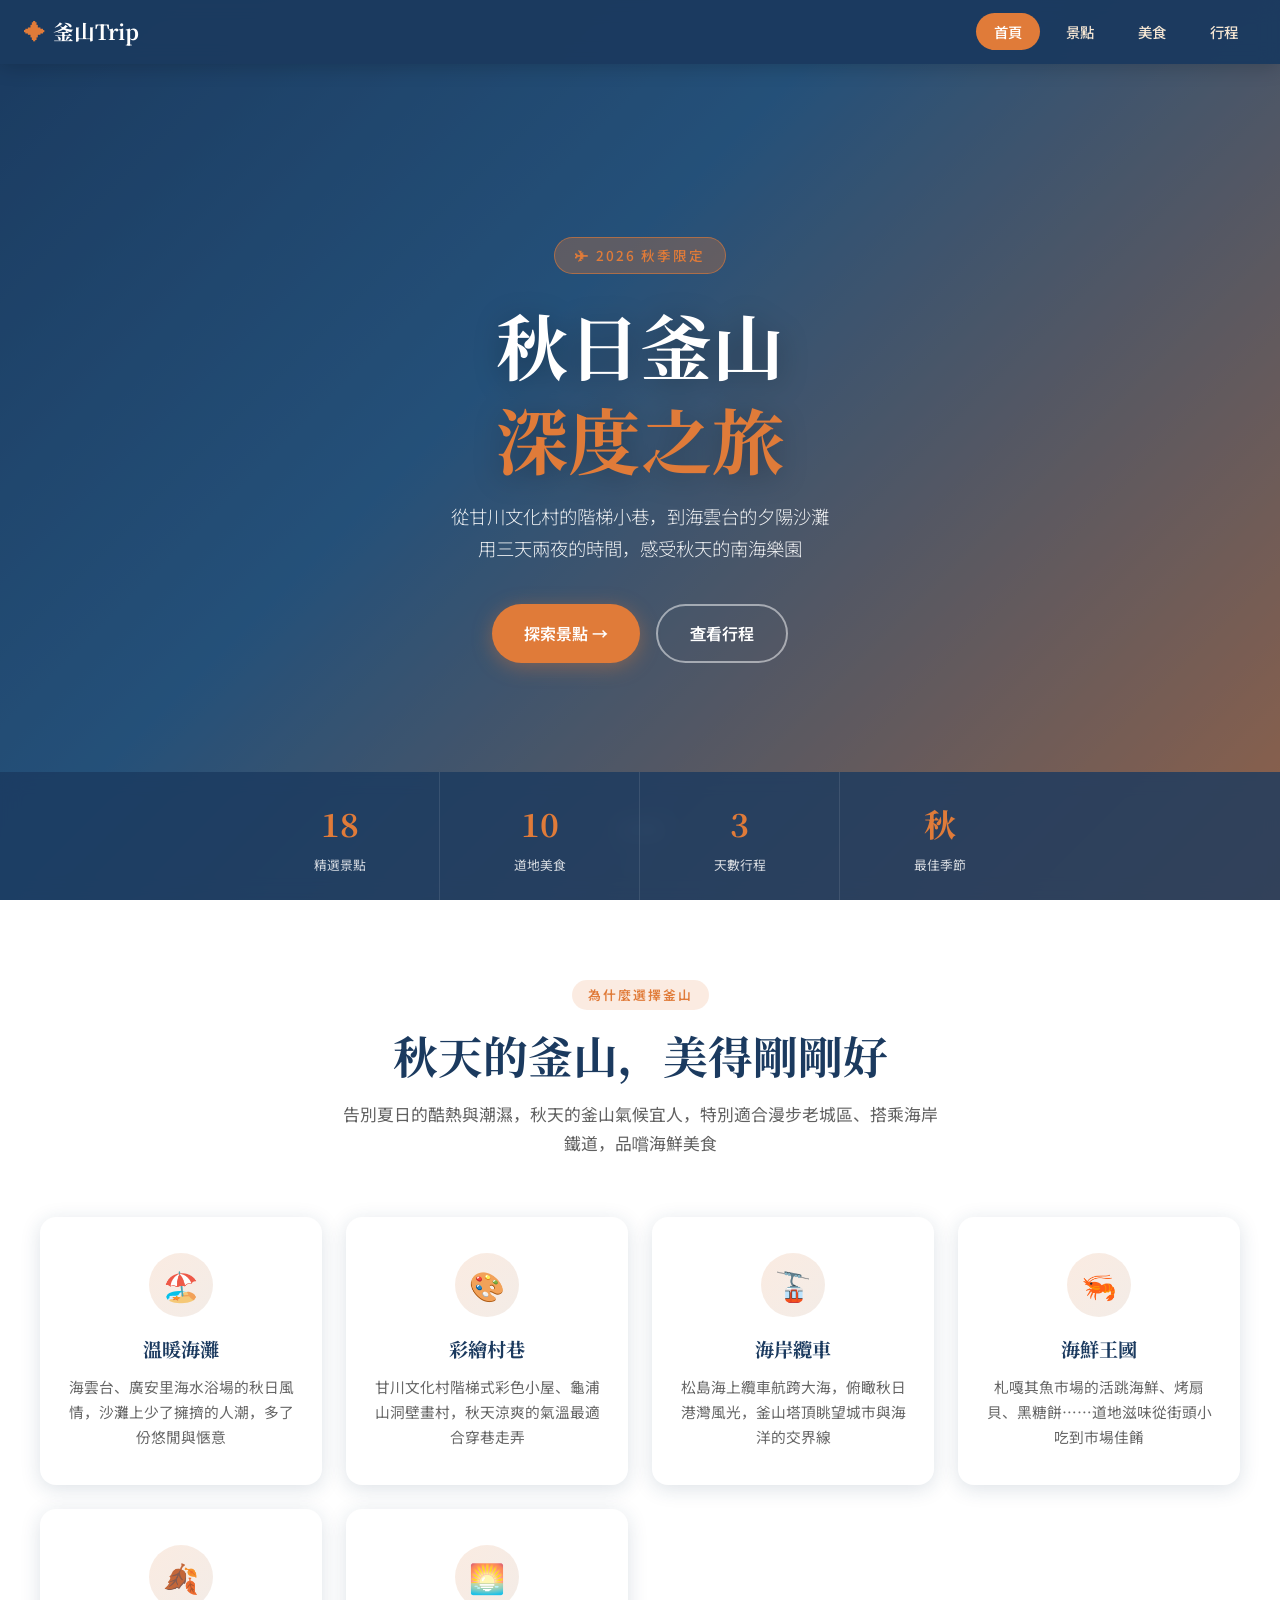
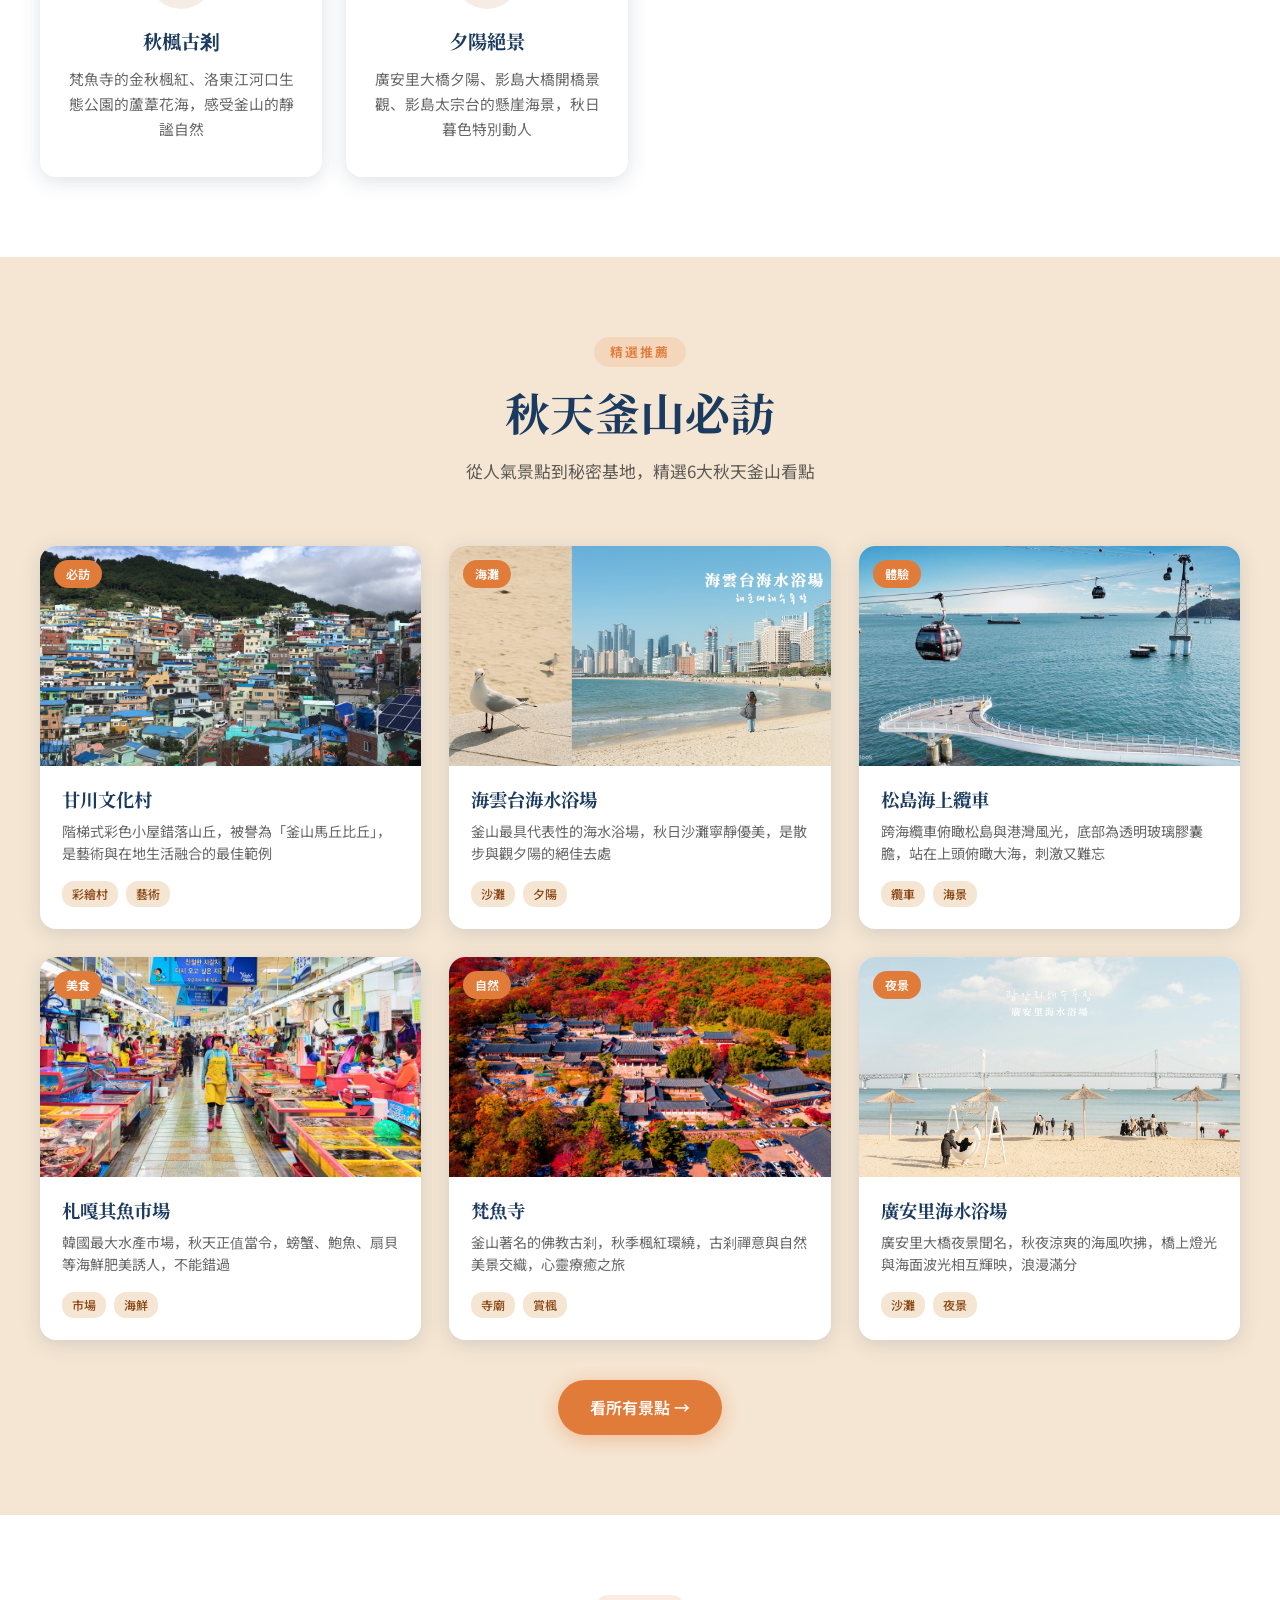
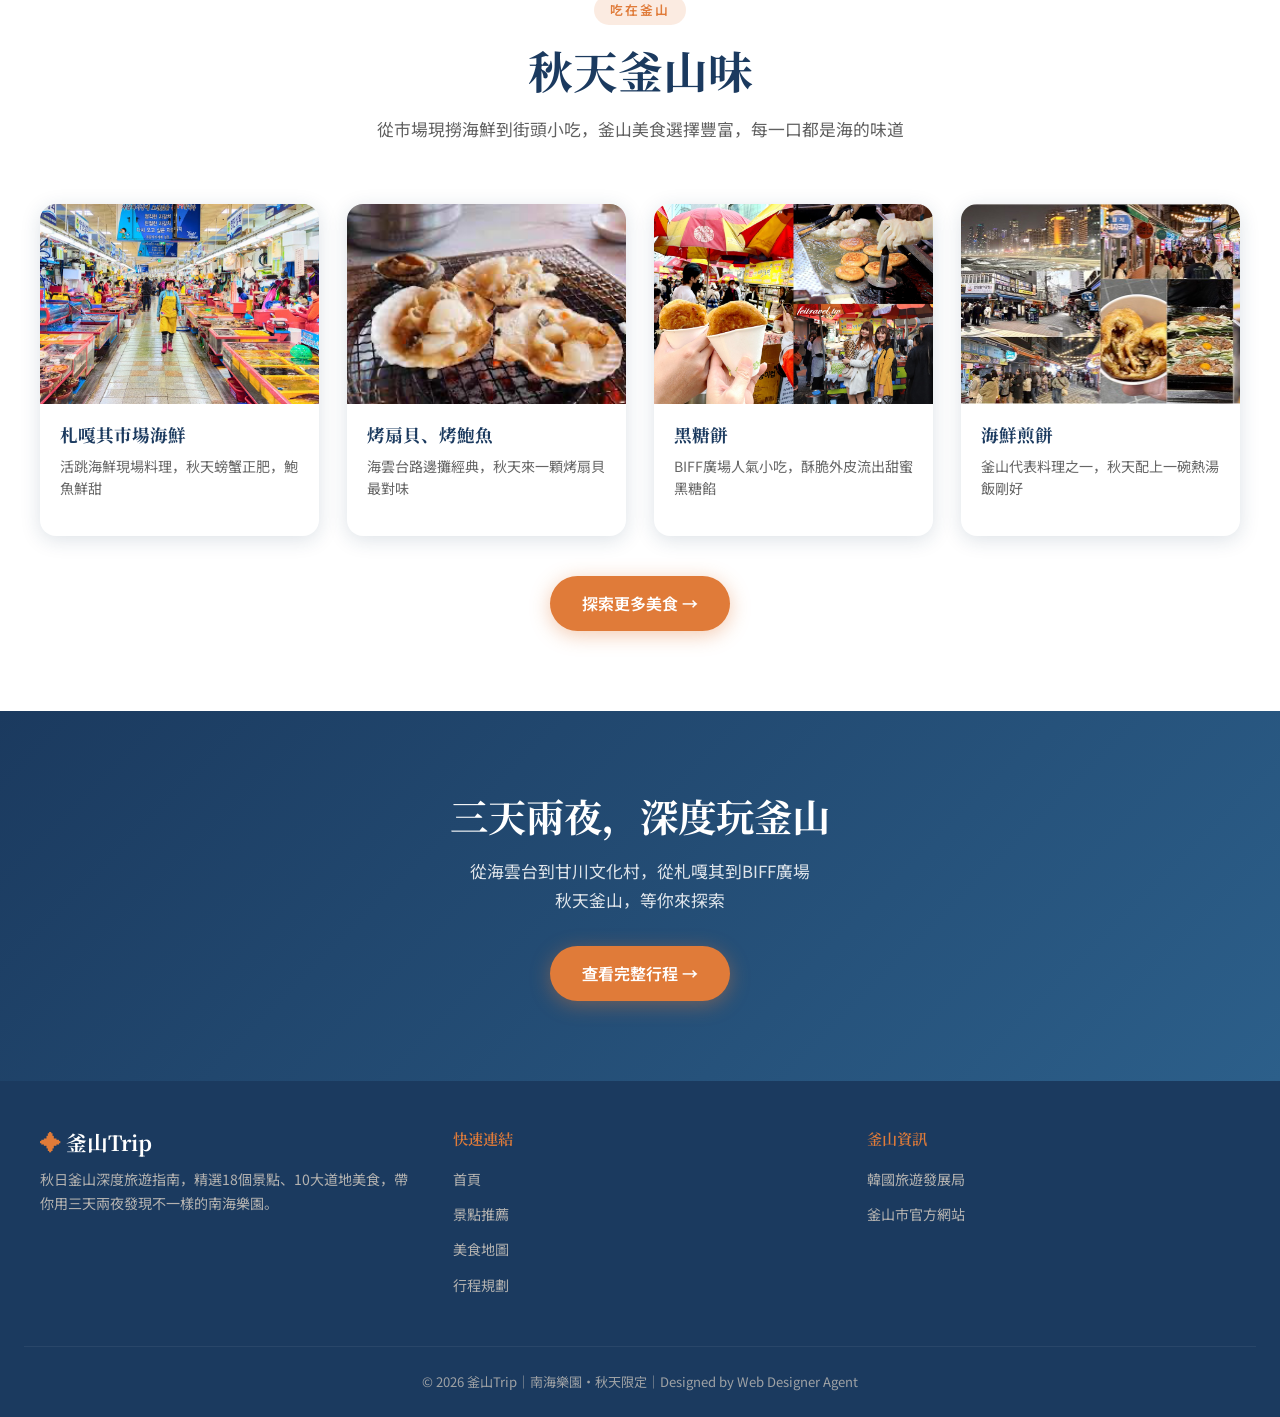
==== commit 5582397f: "Update to 2026" ====
--- a/index.html
+++ b/index.html
@@ -26,7 +26,7 @@
   <section class="hero">
     <div class="hero-bg"></div>
     <div class="hero-content">
-      <div class="hero-badge">✈ 2024 秋季限定</div>
+      <div class="hero-badge">✈ 2026 秋季限定</div>
       <h1>秋日<b>釜山</b><br><em>深度之旅</em></h1>
       <p class="hero-sub">從甘川文化村的階梯小巷，到海雲台的夕陽沙灘<br>用三天兩夜的時間，感受秋天的南海樂園</p>
       <div class="hero-cta">
@@ -287,7 +287,7 @@
       </div>
     </div>
     <div class="footer-bottom">
-      <p>© 2024 釜山Trip｜南海樂園・秋天限定｜Designed by Web Designer Agent</p>
+      <p>© 2026 釜山Trip｜南海樂園・秋天限定｜Designed by Web Designer Agent</p>
     </div>
   </footer>
 
--- a/css/style.css
+++ b/css/style.css
@@ -0,0 +1,864 @@
+/* ========================================
+   Busan Trip - 釜山深度旅遊網站
+   暖秋海洋主題 (Warm Autumn Ocean)
+   ======================================== */
+
+@import url('https://fonts.googleapis.com/css2?family=Noto+Sans+JP:wght@300;400;500;700&family=Noto+Serif+JP:wght@400;600;700&display=swap');
+
+/* ---------- Variables ---------- */
+:root {
+  --primary: #E07B39;       /* 夕陽橘 */
+  --secondary: #1B3A5F;     /* 深海軍藍 */
+  --accent: #8B4513;        /* 楓葉褐 */
+  --light: #F5E6D3;         /* 沙灘米 */
+  --sky: #87CEEB;           /* 天空淺藍 */
+  --white: #FFFFFF;
+  --text-dark: #2C2C2C;
+  --text-light: #F5F5F5;
+  --shadow: 0 4px 20px rgba(27, 58, 95, 0.15);
+  --radius: 16px;
+  --transition: all 0.3s ease;
+}
+
+/* ---------- Reset & Base ---------- */
+*, *::before, *::after {
+  margin: 0;
+  padding: 0;
+  box-sizing: border-box;
+}
+
+html {
+  scroll-behavior: smooth;
+  font-size: 16px;
+}
+
+body {
+  font-family: 'Noto Sans JP', sans-serif;
+  color: var(--text-dark);
+  background: var(--white);
+  line-height: 1.7;
+  overflow-x: hidden;
+}
+
+h1, h2, h3, h4 {
+  font-family: 'Noto Serif JP', serif;
+  line-height: 1.3;
+}
+
+/* ---------- Navigation ---------- */
+.navbar {
+  position: fixed;
+  top: 0;
+  width: 100%;
+  background: rgba(27, 58, 95, 0.97);
+  backdrop-filter: blur(10px);
+  z-index: 1000;
+  padding: 0 24px;
+  height: 64px;
+  display: flex;
+  align-items: center;
+  justify-content: space-between;
+  box-shadow: 0 2px 20px rgba(0,0,0,0.2);
+}
+
+.nav-logo {
+  font-family: 'Noto Serif JP', serif;
+  font-size: 1.3rem;
+  font-weight: 700;
+  color: var(--white);
+  text-decoration: none;
+  display: flex;
+  align-items: center;
+  gap: 8px;
+}
+
+.nav-logo span {
+  color: var(--primary);
+}
+
+.nav-links {
+  display: flex;
+  list-style: none;
+  gap: 8px;
+}
+
+.nav-links a {
+  color: var(--light);
+  text-decoration: none;
+  padding: 8px 18px;
+  border-radius: 30px;
+  font-size: 0.9rem;
+  font-weight: 500;
+  transition: var(--transition);
+}
+
+.nav-links a:hover,
+.nav-links a.active {
+  background: var(--primary);
+  color: var(--white);
+}
+
+.mobile-toggle {
+  display: none;
+  background: none;
+  border: none;
+  cursor: pointer;
+  padding: 8px;
+}
+
+.mobile-toggle span {
+  display: block;
+  width: 24px;
+  height: 2px;
+  background: var(--white);
+  margin: 6px 0;
+  transition: var(--transition);
+}
+
+/* ---------- Hero Section ---------- */
+.hero {
+  position: relative;
+  height: 100vh;
+  min-height: 600px;
+  display: flex;
+  align-items: center;
+  justify-content: center;
+  text-align: center;
+  overflow: hidden;
+}
+
+.hero-bg {
+  position: absolute;
+  inset: 0;
+  background: linear-gradient(135deg, #1B3A5F 0%, #2C5F8A 40%, #E07B39 100%);
+  z-index: 0;
+}
+
+.hero-bg::after {
+  content: '';
+  position: absolute;
+  inset: 0;
+  background: rgba(27, 58, 95, 0.4);
+}
+
+.hero-content {
+  position: relative;
+  z-index: 1;
+  color: var(--white);
+  max-width: 800px;
+  padding: 0 24px;
+  animation: fadeInUp 1s ease forwards;
+}
+
+.hero-badge {
+  display: inline-block;
+  background: rgba(224, 123, 57, 0.3);
+  border: 1px solid rgba(224, 123, 57, 0.6);
+  color: var(--primary);
+  padding: 6px 20px;
+  border-radius: 30px;
+  font-size: 0.85rem;
+  font-weight: 500;
+  margin-bottom: 24px;
+  letter-spacing: 2px;
+  text-transform: uppercase;
+}
+
+.hero h1 {
+  font-size: clamp(2.5rem, 6vw, 4.5rem);
+  font-weight: 700;
+  margin-bottom: 16px;
+  text-shadow: 0 4px 30px rgba(0,0,0,0.3);
+}
+
+.hero h1 em {
+  color: var(--primary);
+  font-style: normal;
+}
+
+.hero-sub {
+  font-size: 1.15rem;
+  opacity: 0.9;
+  margin-bottom: 40px;
+  font-weight: 300;
+}
+
+.hero-cta {
+  display: flex;
+  gap: 16px;
+  justify-content: center;
+  flex-wrap: wrap;
+}
+
+.btn-primary {
+  display: inline-flex;
+  align-items: center;
+  gap: 8px;
+  background: var(--primary);
+  color: var(--white);
+  padding: 14px 32px;
+  border-radius: 50px;
+  text-decoration: none;
+  font-weight: 600;
+  font-size: 1rem;
+  transition: var(--transition);
+  box-shadow: 0 4px 20px rgba(224, 123, 57, 0.4);
+}
+
+.btn-primary:hover {
+  background: #c96a2d;
+  transform: translateY(-2px);
+  box-shadow: 0 8px 30px rgba(224, 123, 57, 0.5);
+}
+
+.btn-secondary {
+  display: inline-flex;
+  align-items: center;
+  gap: 8px;
+  background: transparent;
+  color: var(--white);
+  padding: 14px 32px;
+  border-radius: 50px;
+  text-decoration: none;
+  font-weight: 600;
+  font-size: 1rem;
+  border: 2px solid rgba(255,255,255,0.5);
+  transition: var(--transition);
+}
+
+.btn-secondary:hover {
+  border-color: var(--white);
+  background: rgba(255,255,255,0.1);
+}
+
+.hero-scroll {
+  position: absolute;
+  bottom: 30px;
+  left: 50%;
+  transform: translateX(-50%);
+  z-index: 1;
+  color: rgba(255,255,255,0.7);
+  font-size: 0.8rem;
+  display: flex;
+  flex-direction: column;
+  align-items: center;
+  gap: 8px;
+  animation: bounce 2s infinite;
+}
+
+.hero-stats {
+  position: absolute;
+  bottom: 0;
+  left: 0;
+  right: 0;
+  z-index: 1;
+  display: flex;
+  justify-content: center;
+  gap: 0;
+  background: rgba(27, 58, 95, 0.8);
+  backdrop-filter: blur(10px);
+}
+
+.stat-item {
+  flex: 1;
+  max-width: 200px;
+  text-align: center;
+  padding: 24px 16px;
+  border-right: 1px solid rgba(255,255,255,0.1);
+  color: var(--white);
+}
+
+.stat-item:last-child {
+  border-right: none;
+}
+
+.stat-number {
+  font-family: 'Noto Serif JP', serif;
+  font-size: 2rem;
+  font-weight: 700;
+  color: var(--primary);
+}
+
+.stat-label {
+  font-size: 0.8rem;
+  opacity: 0.8;
+  margin-top: 4px;
+}
+
+/* ---------- Section Styles ---------- */
+.section {
+  padding: 80px 24px;
+}
+
+.section-light {
+  background: var(--light);
+}
+
+.section-dark {
+  background: var(--secondary);
+  color: var(--text-light);
+}
+
+.container {
+  max-width: 1200px;
+  margin: 0 auto;
+}
+
+.section-header {
+  text-align: center;
+  margin-bottom: 60px;
+}
+
+.section-tag {
+  display: inline-block;
+  background: rgba(224, 123, 57, 0.15);
+  color: var(--primary);
+  padding: 4px 16px;
+  border-radius: 20px;
+  font-size: 0.8rem;
+  font-weight: 600;
+  letter-spacing: 2px;
+  text-transform: uppercase;
+  margin-bottom: 16px;
+}
+
+.section-dark .section-tag {
+  background: rgba(224, 123, 57, 0.25);
+  color: var(--primary);
+}
+
+.section-header h2 {
+  font-size: clamp(1.8rem, 4vw, 2.8rem);
+  color: var(--secondary);
+  margin-bottom: 16px;
+}
+
+.section-dark .section-header h2 {
+  color: var(--white);
+}
+
+.section-header p {
+  font-size: 1.05rem;
+  opacity: 0.75;
+  max-width: 600px;
+  margin: 0 auto;
+}
+
+/* ---------- Features Grid ---------- */
+.features-grid {
+  display: grid;
+  grid-template-columns: repeat(auto-fit, minmax(280px, 1fr));
+  gap: 24px;
+}
+
+.feature-card {
+  background: var(--white);
+  border-radius: var(--radius);
+  padding: 36px 28px;
+  text-align: center;
+  box-shadow: var(--shadow);
+  transition: var(--transition);
+  position: relative;
+  overflow: hidden;
+}
+
+.feature-card::before {
+  content: '';
+  position: absolute;
+  top: 0;
+  left: 0;
+  right: 0;
+  height: 4px;
+  background: linear-gradient(90deg, var(--primary), var(--accent));
+  opacity: 0;
+  transition: var(--transition);
+}
+
+.feature-card:hover {
+  transform: translateY(-6px);
+  box-shadow: 0 12px 40px rgba(27, 58, 95, 0.2);
+}
+
+.feature-card:hover::before {
+  opacity: 1;
+}
+
+.feature-icon {
+  width: 64px;
+  height: 64px;
+  background: linear-gradient(135deg, rgba(224, 123, 57, 0.15), rgba(139, 69, 19, 0.1));
+  border-radius: 50%;
+  display: flex;
+  align-items: center;
+  justify-content: center;
+  margin: 0 auto 20px;
+  font-size: 1.8rem;
+}
+
+.feature-card h3 {
+  font-size: 1.2rem;
+  color: var(--secondary);
+  margin-bottom: 12px;
+}
+
+.feature-card p {
+  font-size: 0.92rem;
+  color: #666;
+  line-height: 1.7;
+}
+
+/* ---------- Cards Grid ---------- */
+.cards-grid {
+  display: grid;
+  grid-template-columns: repeat(auto-fill, minmax(300px, 1fr));
+  gap: 28px;
+}
+
+.card {
+  background: var(--white);
+  border-radius: var(--radius);
+  overflow: hidden;
+  box-shadow: var(--shadow);
+  transition: var(--transition);
+}
+
+.card:hover {
+  transform: translateY(-6px);
+  box-shadow: 0 16px 48px rgba(27, 58, 95, 0.18);
+}
+
+.card-image {
+  position: relative;
+  height: 220px;
+  overflow: hidden;
+}
+
+.card-image img {
+  width: 100%;
+  height: 100%;
+  object-fit: cover;
+  transition: transform 0.5s ease;
+}
+
+.card:hover .card-image img {
+  transform: scale(1.08);
+}
+
+.card-badge {
+  position: absolute;
+  top: 14px;
+  left: 14px;
+  background: var(--primary);
+  color: var(--white);
+  padding: 4px 12px;
+  border-radius: 20px;
+  font-size: 0.75rem;
+  font-weight: 600;
+}
+
+.card-content {
+  padding: 22px;
+}
+
+.card-content h3 {
+  font-size: 1.15rem;
+  color: var(--secondary);
+  margin-bottom: 8px;
+}
+
+.card-content p {
+  font-size: 0.88rem;
+  color: #666;
+  line-height: 1.6;
+  margin-bottom: 16px;
+}
+
+.card-tags {
+  display: flex;
+  gap: 8px;
+  flex-wrap: wrap;
+}
+
+.tag {
+  background: var(--light);
+  color: var(--accent);
+  padding: 3px 10px;
+  border-radius: 12px;
+  font-size: 0.75rem;
+  font-weight: 500;
+}
+
+/* ---------- Food Cards ---------- */
+.food-card {
+  background: var(--white);
+  border-radius: var(--radius);
+  overflow: hidden;
+  box-shadow: var(--shadow);
+  transition: var(--transition);
+}
+
+.food-card:hover {
+  transform: translateY(-6px);
+  box-shadow: 0 16px 48px rgba(27, 58, 95, 0.18);
+}
+
+.food-card .card-image {
+  height: 200px;
+}
+
+.food-card .card-content {
+  padding: 20px;
+}
+
+.food-card h3 {
+  font-size: 1.1rem;
+  color: var(--secondary);
+  margin-bottom: 8px;
+}
+
+/* ---------- Itinerary ---------- */
+.itinerary-day {
+  background: var(--white);
+  border-radius: var(--radius);
+  padding: 36px;
+  margin-bottom: 32px;
+  box-shadow: var(--shadow);
+  position: relative;
+  overflow: hidden;
+}
+
+.itinerary-day::before {
+  content: '';
+  position: absolute;
+  left: 0;
+  top: 0;
+  bottom: 0;
+  width: 5px;
+  background: linear-gradient(180deg, var(--primary), var(--accent));
+}
+
+.day-header {
+  display: flex;
+  align-items: center;
+  gap: 16px;
+  margin-bottom: 24px;
+}
+
+.day-number {
+  background: var(--secondary);
+  color: var(--white);
+  width: 56px;
+  height: 56px;
+  border-radius: 50%;
+  display: flex;
+  align-items: center;
+  justify-content: center;
+  font-family: 'Noto Serif JP', serif;
+  font-size: 1.4rem;
+  font-weight: 700;
+  flex-shrink: 0;
+}
+
+.day-info h3 {
+  font-size: 1.3rem;
+  color: var(--secondary);
+  margin-bottom: 4px;
+}
+
+.day-info span {
+  font-size: 0.85rem;
+  color: var(--primary);
+  font-weight: 500;
+}
+
+.timeline {
+  display: grid;
+  grid-template-columns: repeat(auto-fit, minmax(240px, 1fr));
+  gap: 16px;
+}
+
+.timeline-item {
+  display: flex;
+  align-items: flex-start;
+  gap: 14px;
+  padding: 14px;
+  background: var(--light);
+  border-radius: 12px;
+  transition: var(--transition);
+}
+
+.timeline-item:hover {
+  background: rgba(224, 123, 57, 0.1);
+}
+
+.time-badge {
+  background: var(--primary);
+  color: var(--white);
+  padding: 3px 10px;
+  border-radius: 12px;
+  font-size: 0.78rem;
+  font-weight: 600;
+  flex-shrink: 0;
+}
+
+.timeline-item h4 {
+  font-size: 0.95rem;
+  color: var(--secondary);
+  margin-bottom: 2px;
+  font-family: 'Noto Sans JP', sans-serif;
+  font-weight: 600;
+}
+
+.timeline-item p {
+  font-size: 0.82rem;
+  color: #777;
+}
+
+/* ---------- CTA Banner ---------- */
+.cta-banner {
+  background: linear-gradient(135deg, var(--secondary), #2C5F8A);
+  padding: 80px 24px;
+  text-align: center;
+  color: var(--white);
+}
+
+.cta-banner h2 {
+  font-size: clamp(1.6rem, 4vw, 2.4rem);
+  margin-bottom: 16px;
+}
+
+.cta-banner p {
+  font-size: 1.05rem;
+  opacity: 0.85;
+  margin-bottom: 32px;
+  max-width: 500px;
+  margin-left: auto;
+  margin-right: auto;
+}
+
+/* ---------- Footer ---------- */
+.footer {
+  background: var(--secondary);
+  color: var(--light);
+  padding: 48px 24px 24px;
+}
+
+.footer-inner {
+  max-width: 1200px;
+  margin: 0 auto;
+  display: grid;
+  grid-template-columns: repeat(auto-fit, minmax(220px, 1fr));
+  gap: 40px;
+  margin-bottom: 40px;
+}
+
+.footer-brand h3 {
+  font-family: 'Noto Serif JP', serif;
+  font-size: 1.3rem;
+  color: var(--white);
+  margin-bottom: 12px;
+}
+
+.footer-brand h3 em {
+  color: var(--primary);
+  font-style: normal;
+}
+
+.footer-brand p {
+  font-size: 0.88rem;
+  opacity: 0.7;
+  line-height: 1.7;
+}
+
+.footer-links h4 {
+  font-family: 'Noto Serif JP', serif;
+  font-size: 0.95rem;
+  color: var(--primary);
+  margin-bottom: 16px;
+  font-weight: 600;
+}
+
+.footer-links ul {
+  list-style: none;
+}
+
+.footer-links li {
+  margin-bottom: 8px;
+}
+
+.footer-links a {
+  color: var(--light);
+  text-decoration: none;
+  font-size: 0.88rem;
+  opacity: 0.7;
+  transition: var(--transition);
+}
+
+.footer-links a:hover {
+  opacity: 1;
+  color: var(--primary);
+}
+
+.footer-bottom {
+  border-top: 1px solid rgba(255,255,255,0.1);
+  padding-top: 24px;
+  text-align: center;
+  font-size: 0.82rem;
+  opacity: 0.6;
+}
+
+/* ---------- Animations ---------- */
+@keyframes fadeInUp {
+  from { opacity: 0; transform: translateY(30px); }
+  to { opacity: 1; transform: translateY(0); }
+}
+
+@keyframes bounce {
+  0%, 20%, 50%, 80%, 100% { transform: translateX(-50%) translateY(0); }
+  40% { transform: translateX(-50%) translateY(-10px); }
+  60% { transform: translateX(-50%) translateY(-5px); }
+}
+
+.fade-in {
+  opacity: 0;
+  transform: translateY(30px);
+  transition: opacity 0.6s ease, transform 0.6s ease;
+}
+
+.fade-in.visible {
+  opacity: 1;
+  transform: translateY(0);
+}
+
+/* ---------- Responsive ---------- */
+@media (max-width: 768px) {
+  .nav-links {
+    display: none;
+    position: absolute;
+    top: 64px;
+    left: 0;
+    right: 0;
+    background: rgba(27, 58, 95, 0.98);
+    flex-direction: column;
+    padding: 16px;
+    gap: 4px;
+  }
+
+  .nav-links.open {
+    display: flex;
+  }
+
+  .mobile-toggle {
+    display: block;
+  }
+
+  .hero-stats {
+    flex-wrap: wrap;
+  }
+
+  .stat-item {
+    flex: 1 1 50%;
+    border-right: none;
+    border-bottom: 1px solid rgba(255,255,255,0.1);
+  }
+
+  .hero-cta {
+    flex-direction: column;
+    align-items: center;
+  }
+
+  .cards-grid {
+    grid-template-columns: 1fr;
+  }
+
+  .section {
+    padding: 60px 16px;
+  }
+
+  .itinerary-day {
+    padding: 24px 20px;
+  }
+
+  .timeline {
+    grid-template-columns: 1fr;
+  }
+}
+
+/* ---------- Page Header ---------- */
+.page-header {
+  background: linear-gradient(135deg, var(--secondary), #2C5F8A 60%, var(--primary));
+  padding: 140px 24px 60px;
+  text-align: center;
+  color: var(--white);
+  position: relative;
+  overflow: hidden;
+}
+
+.page-header::before {
+  content: '';
+  position: absolute;
+  inset: 0;
+  background: rgba(0,0,0,0.2);
+}
+
+.page-header .container {
+  position: relative;
+  z-index: 1;
+}
+
+.page-header h1 {
+  font-size: clamp(2rem, 5vw, 3.2rem);
+  margin-bottom: 12px;
+}
+
+.page-header p {
+  font-size: 1.05rem;
+  opacity: 0.9;
+}
+
+/* ---------- Breadcrumb ---------- */
+.breadcrumb {
+  display: flex;
+  align-items: center;
+  gap: 8px;
+  font-size: 0.85rem;
+  color: rgba(255,255,255,0.7);
+  margin-bottom: 20px;
+}
+
+.breadcrumb a {
+  color: rgba(255,255,255,0.7);
+  text-decoration: none;
+}
+
+.breadcrumb a:hover {
+  color: var(--primary);
+}
+
+/* ---------- Spots Filter ---------- */
+.filter-bar {
+  display: flex;
+  gap: 10px;
+  justify-content: center;
+  flex-wrap: wrap;
+  margin-bottom: 40px;
+}
+
+.filter-btn {
+  background: var(--white);
+  border: 2px solid var(--light);
+  color: var(--secondary);
+  padding: 8px 20px;
+  border-radius: 30px;
+  font-size: 0.88rem;
+  font-weight: 500;
+  cursor: pointer;
+  transition: var(--transition);
+}
+
+.filter-btn:hover,
+.filter-btn.active {
+  background: var(--primary);
+  border-color: var(--primary);
+  color: var(--white);
+}
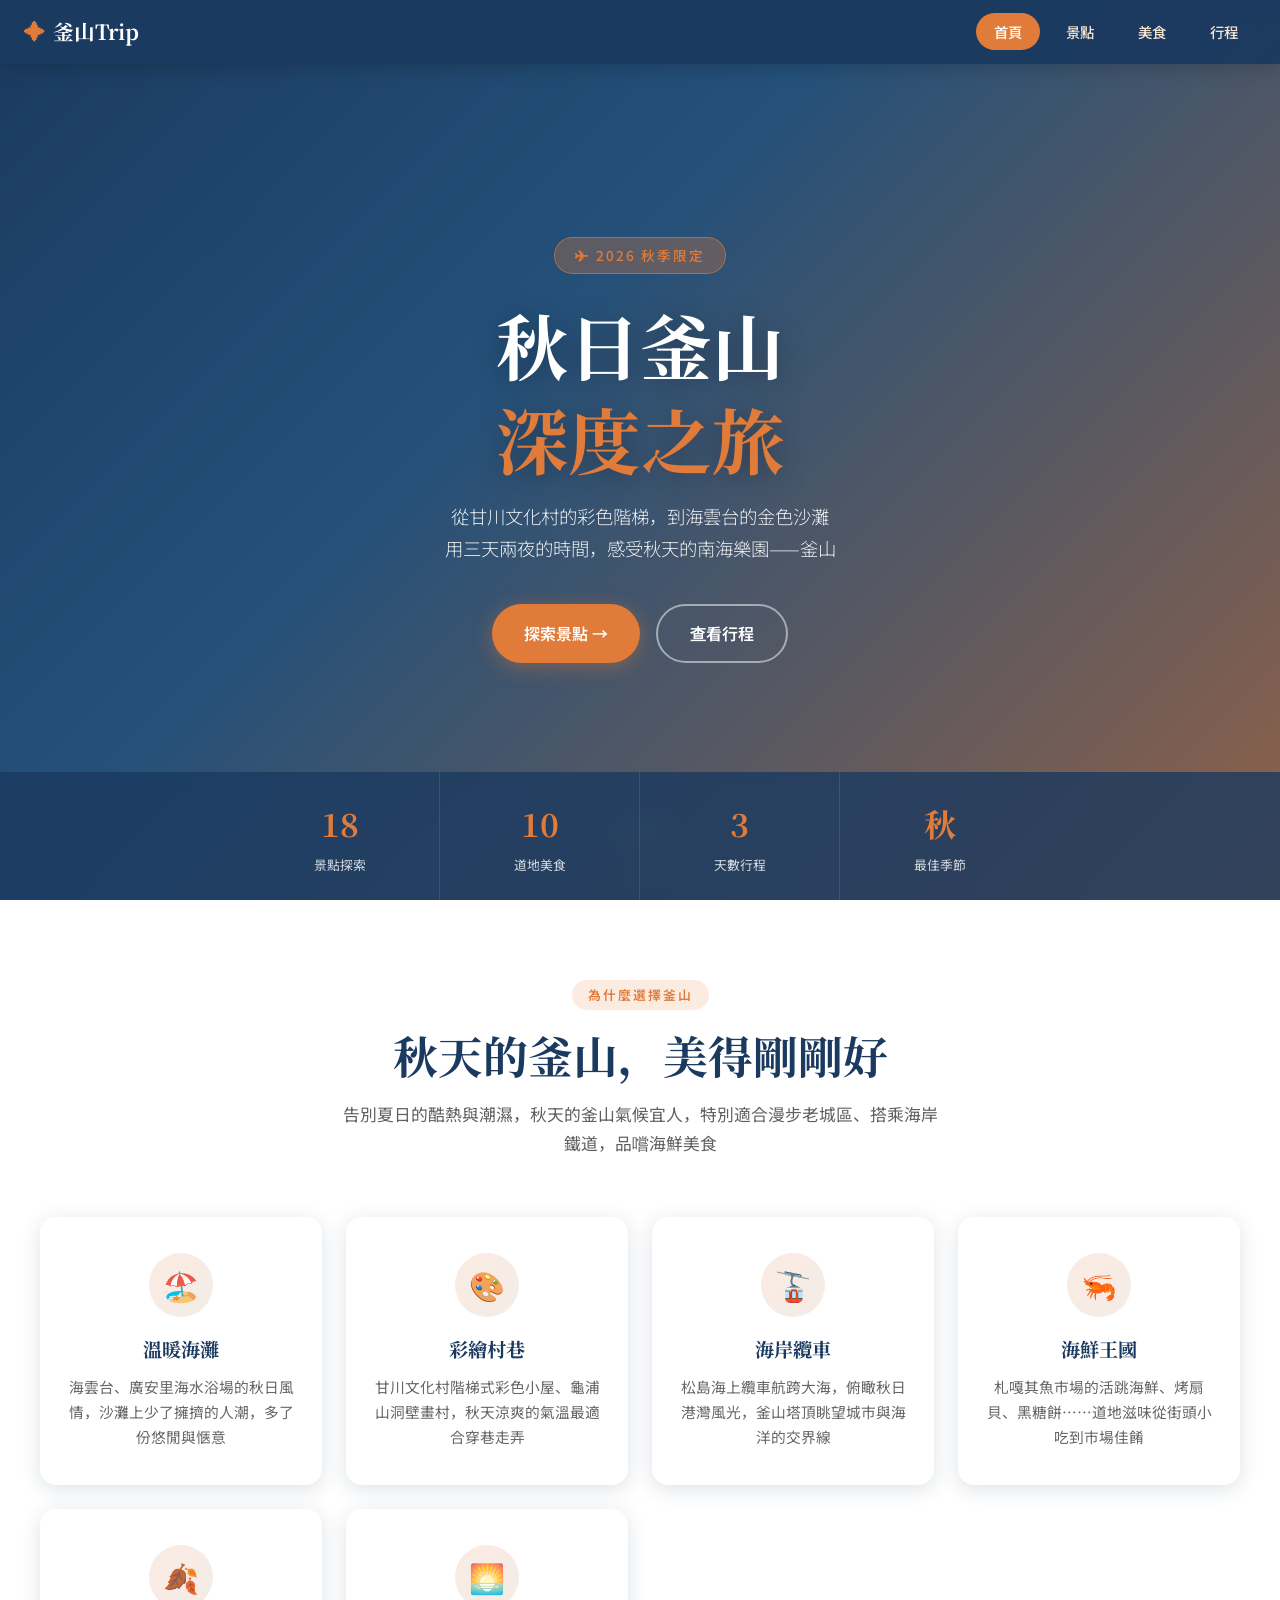
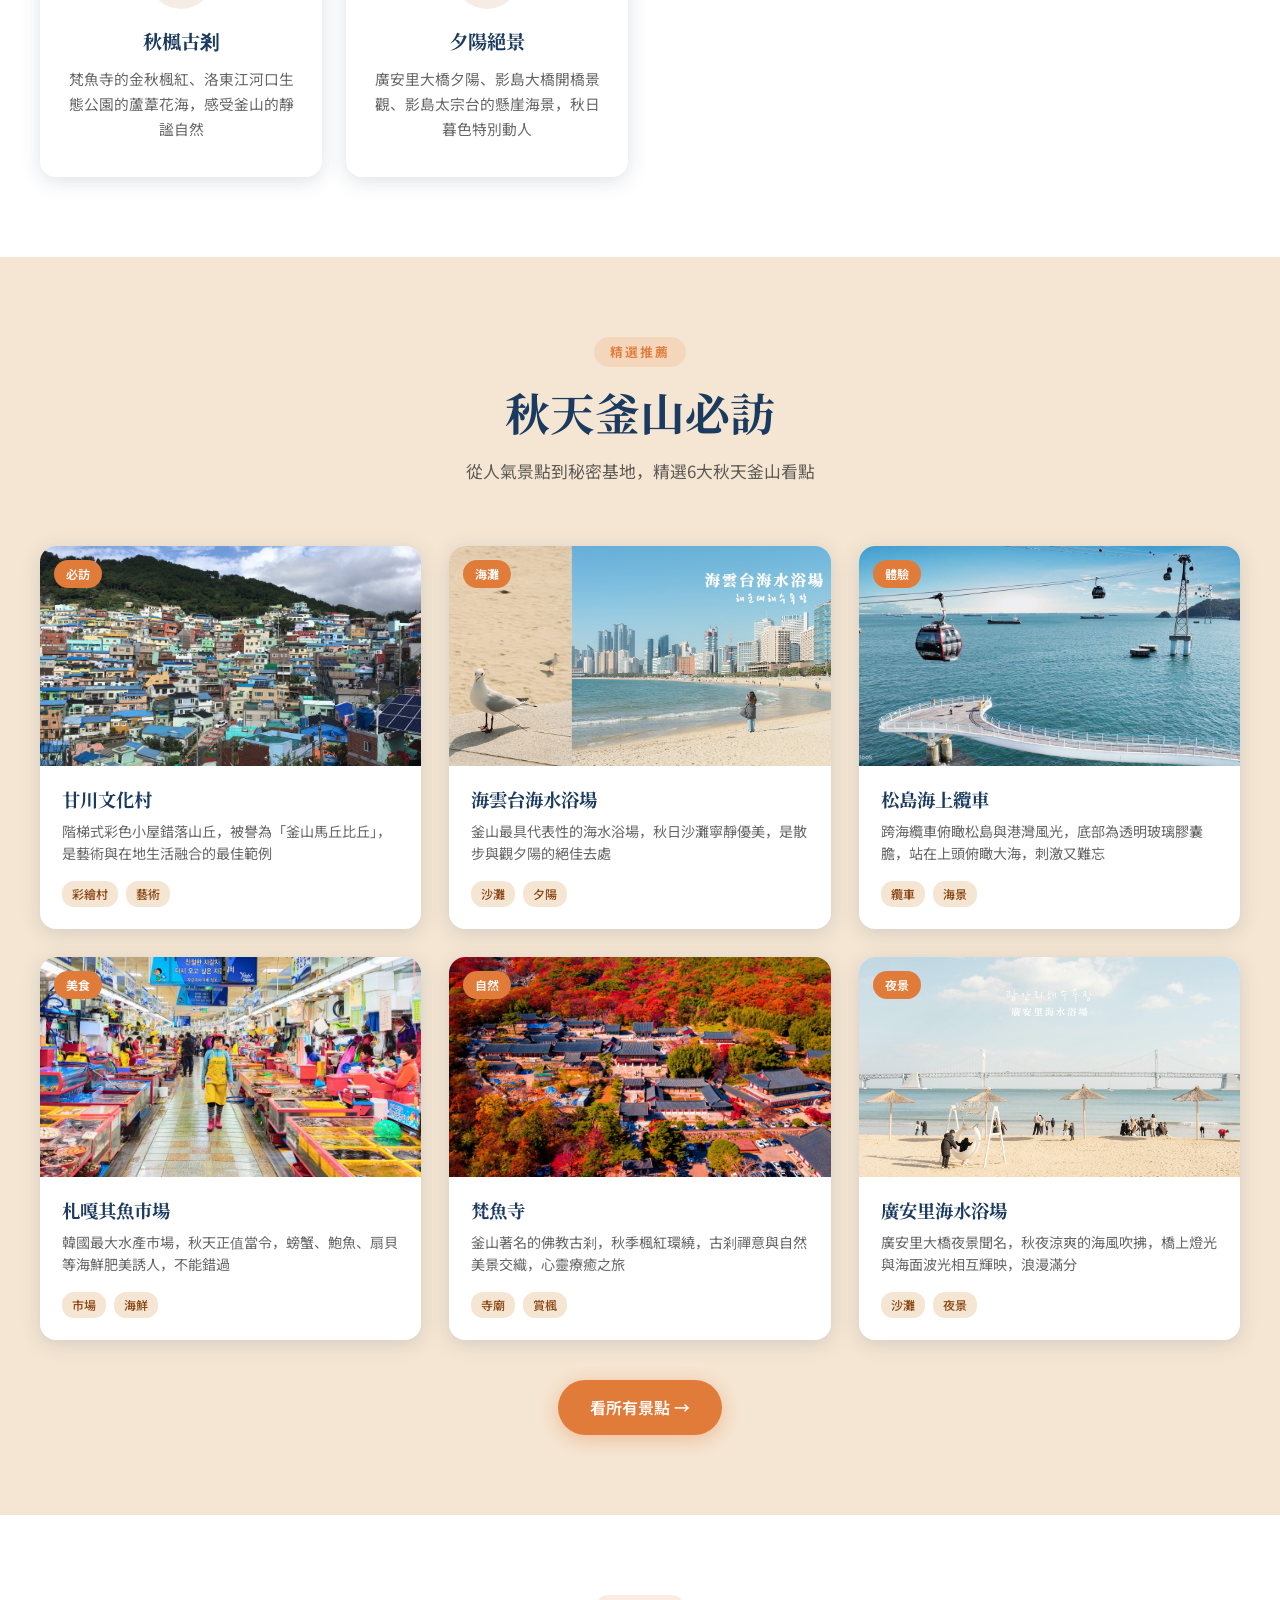
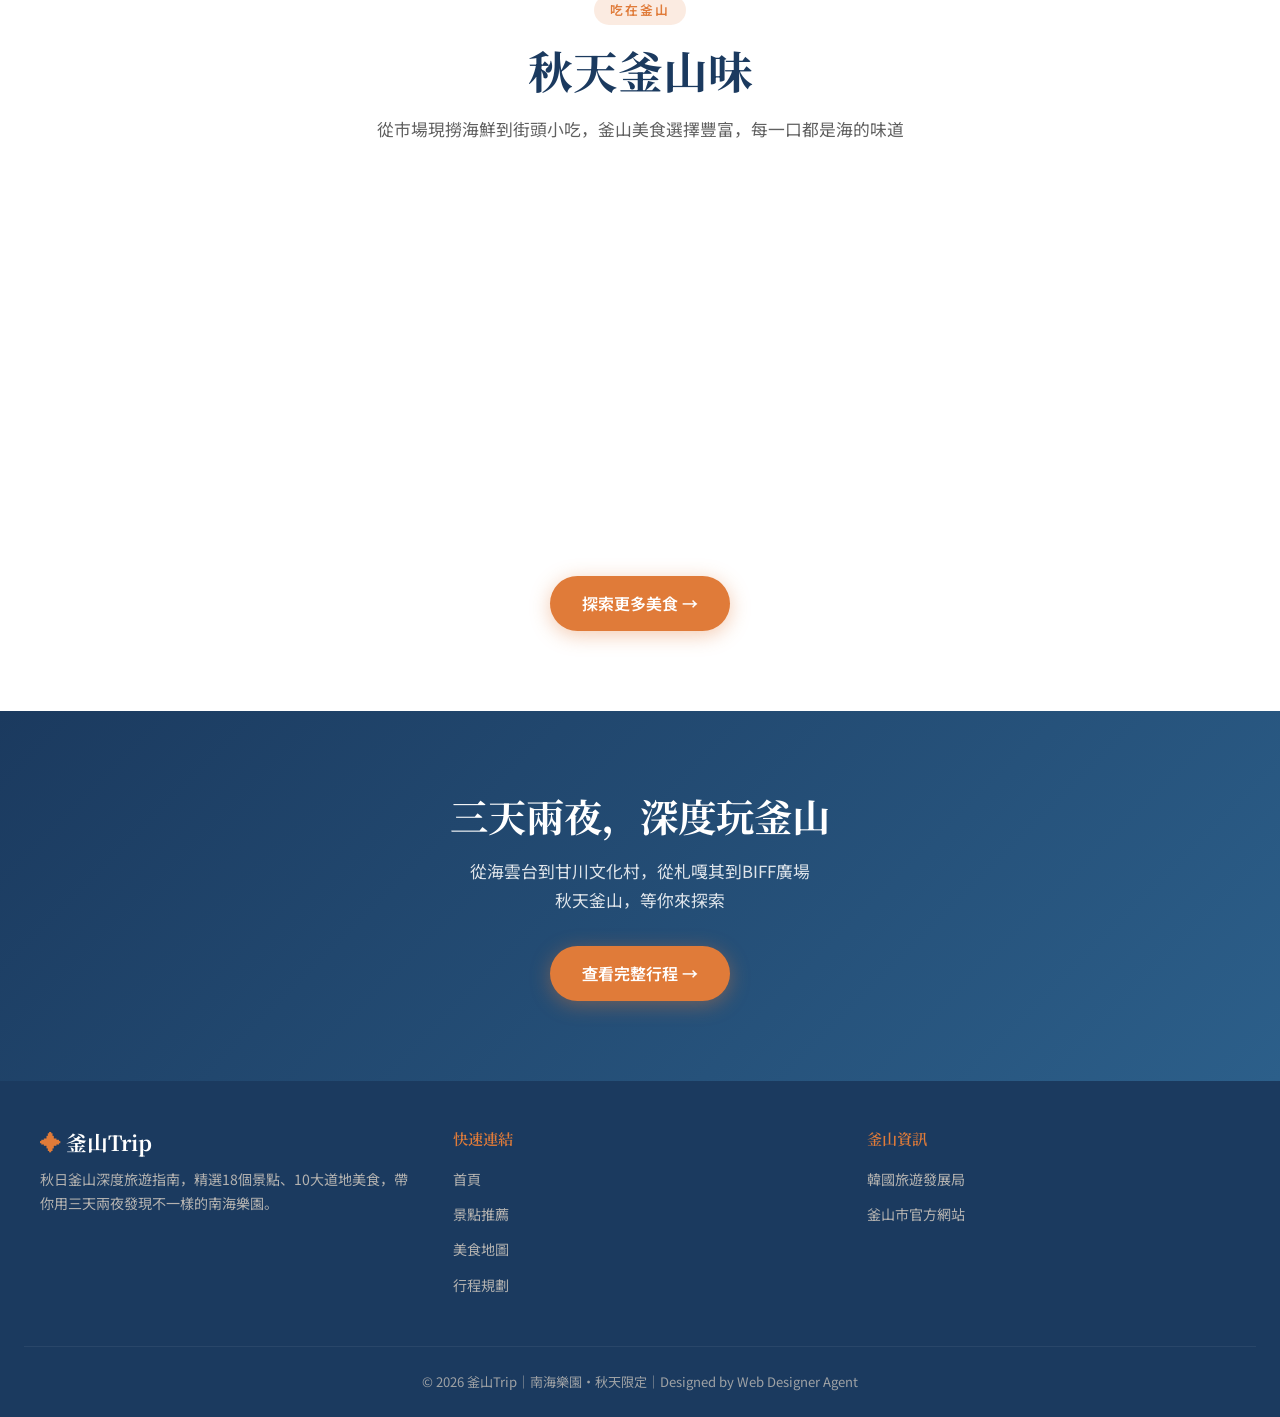
==== commit 2cdf9b54: "Enhance hero and page titles" ====
--- a/index.html
+++ b/index.html
@@ -28,7 +28,7 @@
     <div class="hero-content">
       <div class="hero-badge">✈ 2026 秋季限定</div>
       <h1>秋日<b>釜山</b><br><em>深度之旅</em></h1>
-      <p class="hero-sub">從甘川文化村的階梯小巷，到海雲台的夕陽沙灘<br>用三天兩夜的時間，感受秋天的南海樂園</p>
+      <p class="hero-sub">從甘川文化村的彩色階梯，到海雲台的金色沙灘<br>用三天兩夜的時間，感受秋天的南海樂園——釜山</p>
       <div class="hero-cta">
         <a href="spots.html" class="btn-primary">探索景點 →</a>
         <a href="itinerary.html" class="btn-secondary">查看行程</a>
@@ -41,7 +41,7 @@
     <div class="hero-stats">
       <div class="stat-item">
         <div class="stat-number">18</div>
-        <div class="stat-label">精選景點</div>
+        <div class="stat-label">景點探索</div>
       </div>
       <div class="stat-item">
         <div class="stat-number">10</div>
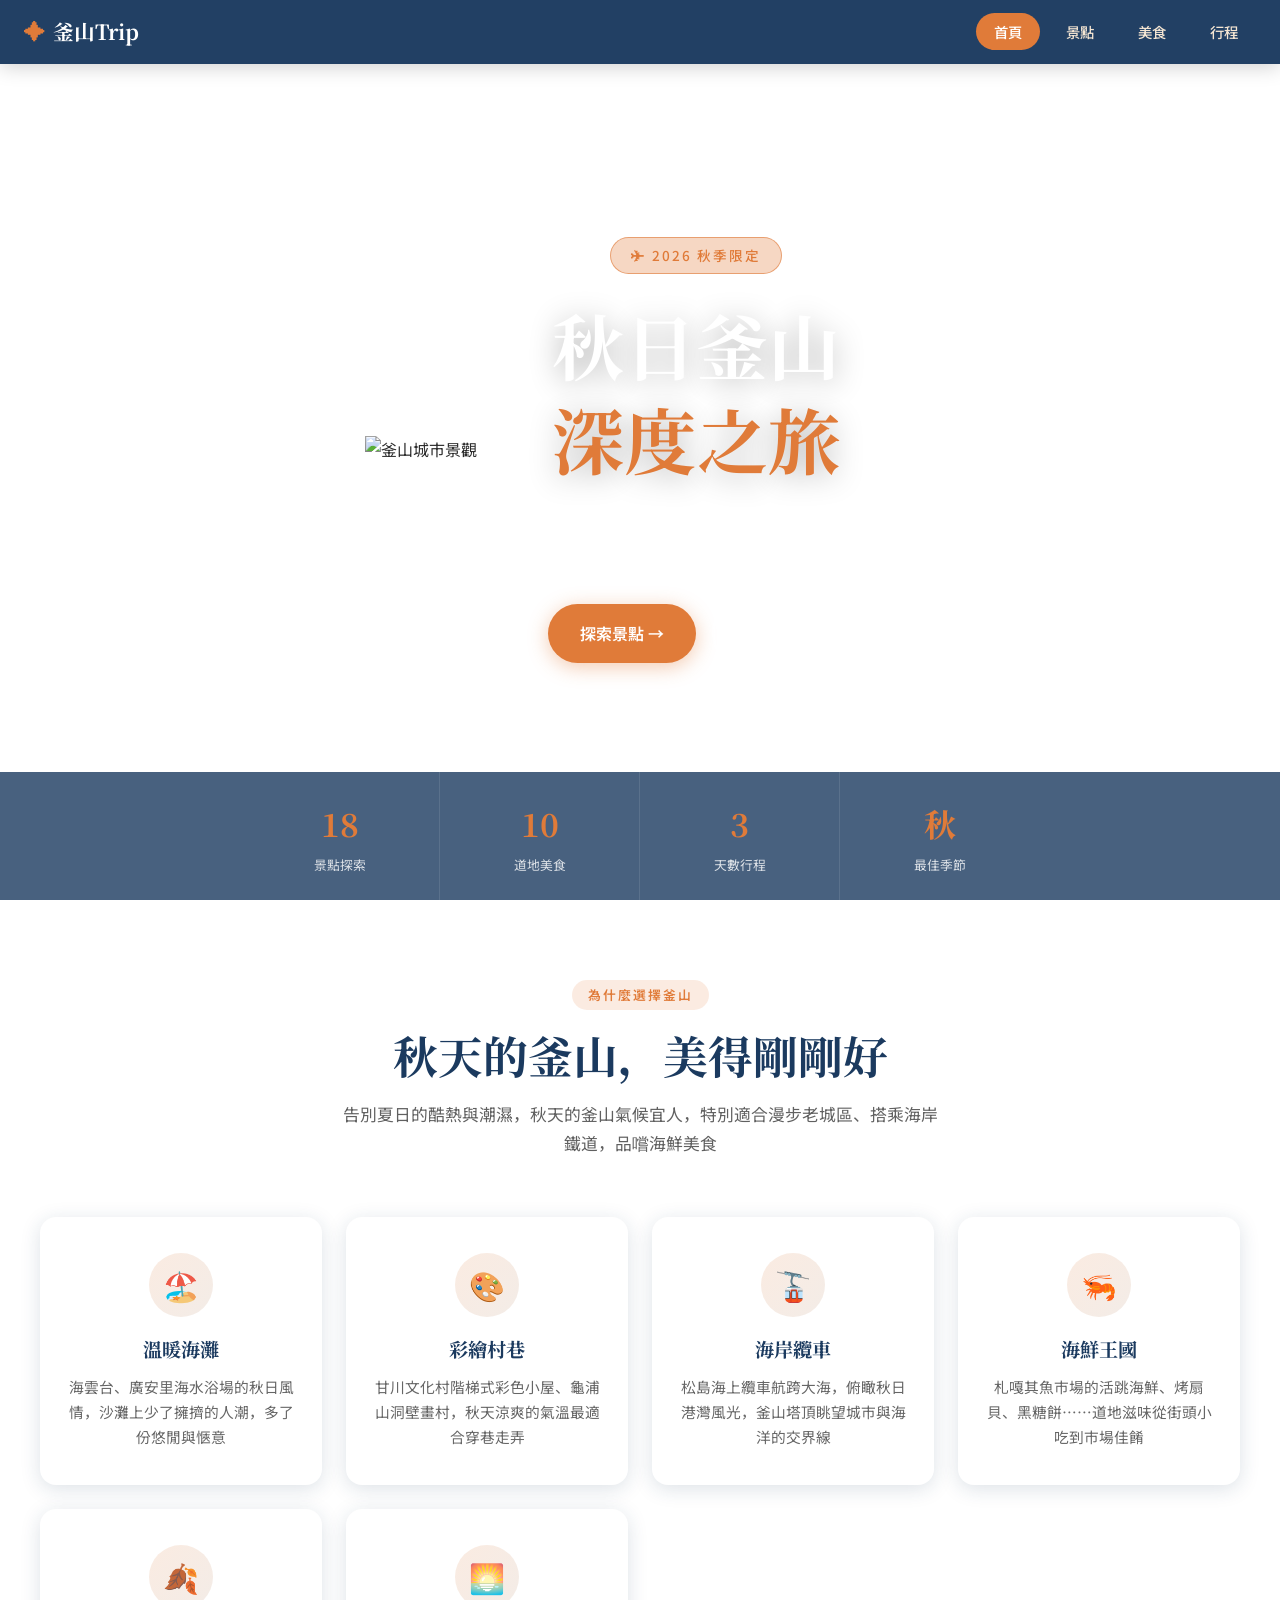
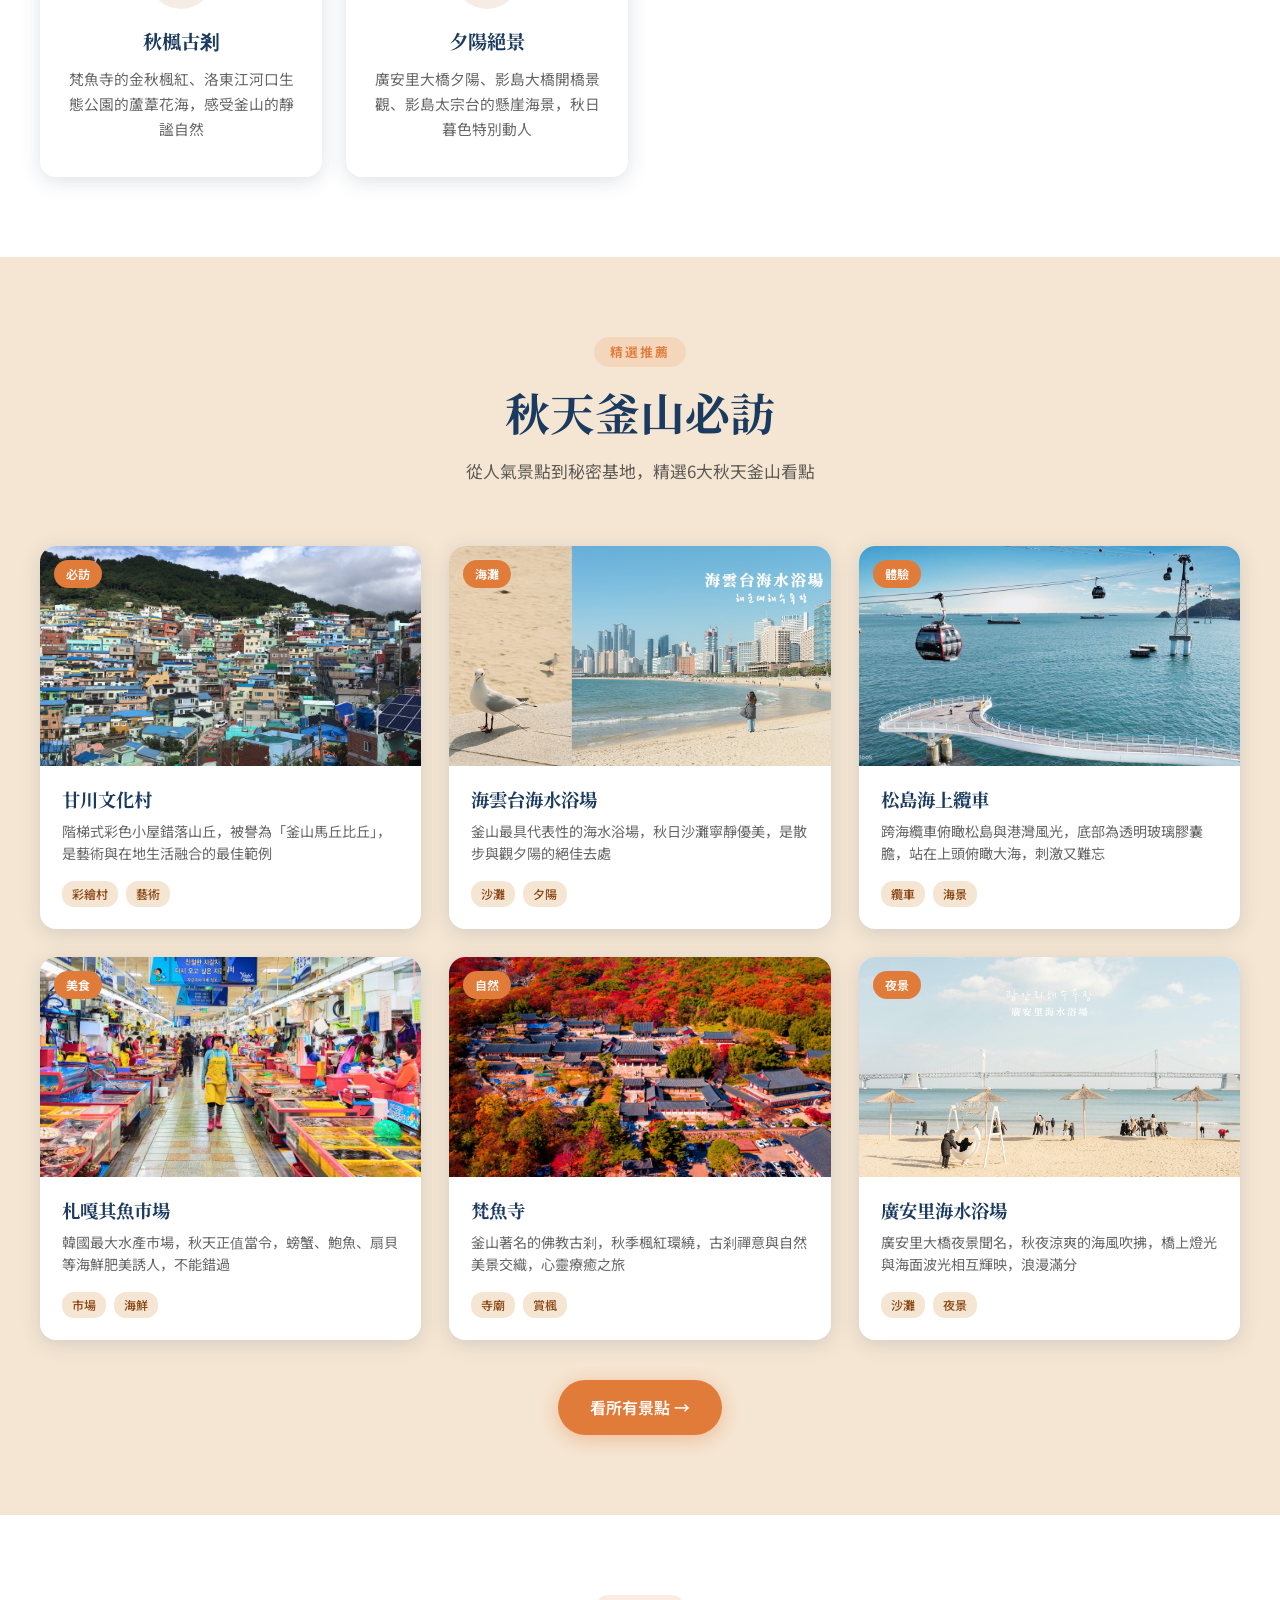
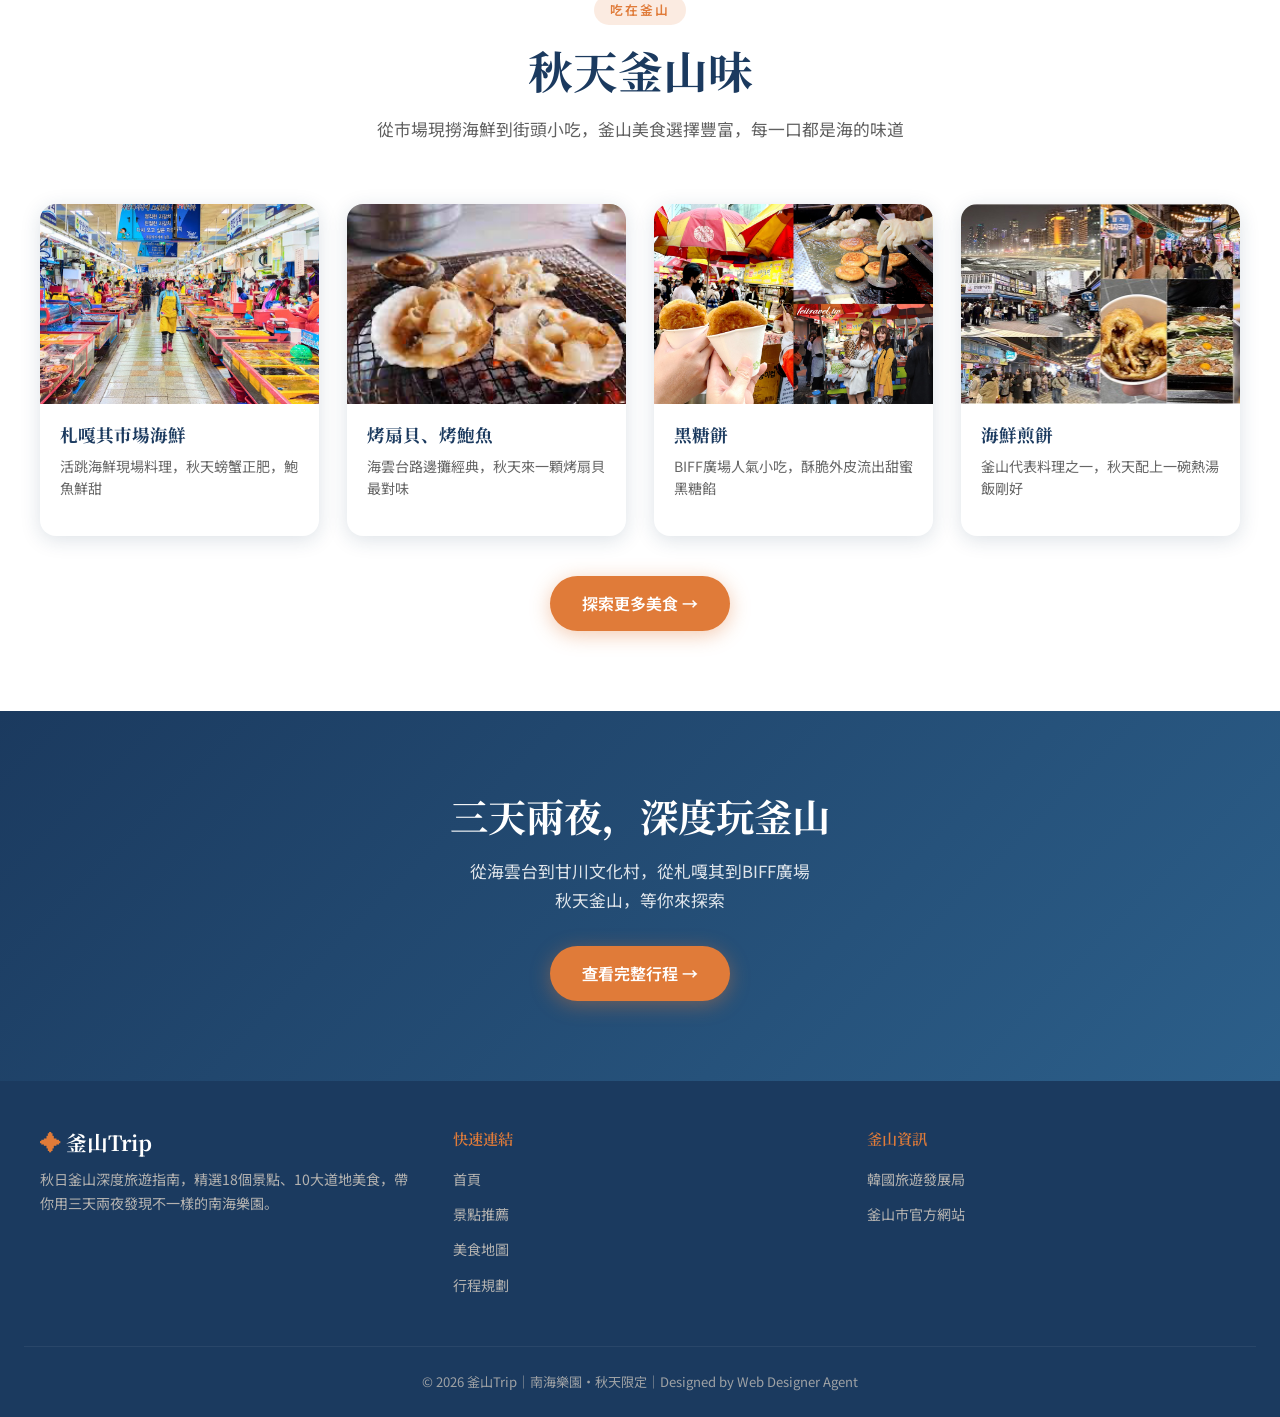
==== commit 4fa47884: "Add hero background image" ====
--- a/index.html
+++ b/index.html
@@ -24,7 +24,7 @@
 
   <!-- Hero -->
   <section class="hero">
-    <div class="hero-bg"></div>
+    <div class="hero__bg"><img src="https://raw.githubusercontent.com/luluopenclaw0110/busan-trip/main/images/hero-busan.jpg" alt="釜山城市景觀" loading="eager"></div><div class="hero__overlay"></div>
     <div class="hero-content">
       <div class="hero-badge">✈ 2026 秋季限定</div>
       <h1>秋日<b>釜山</b><br><em>深度之旅</em></h1>
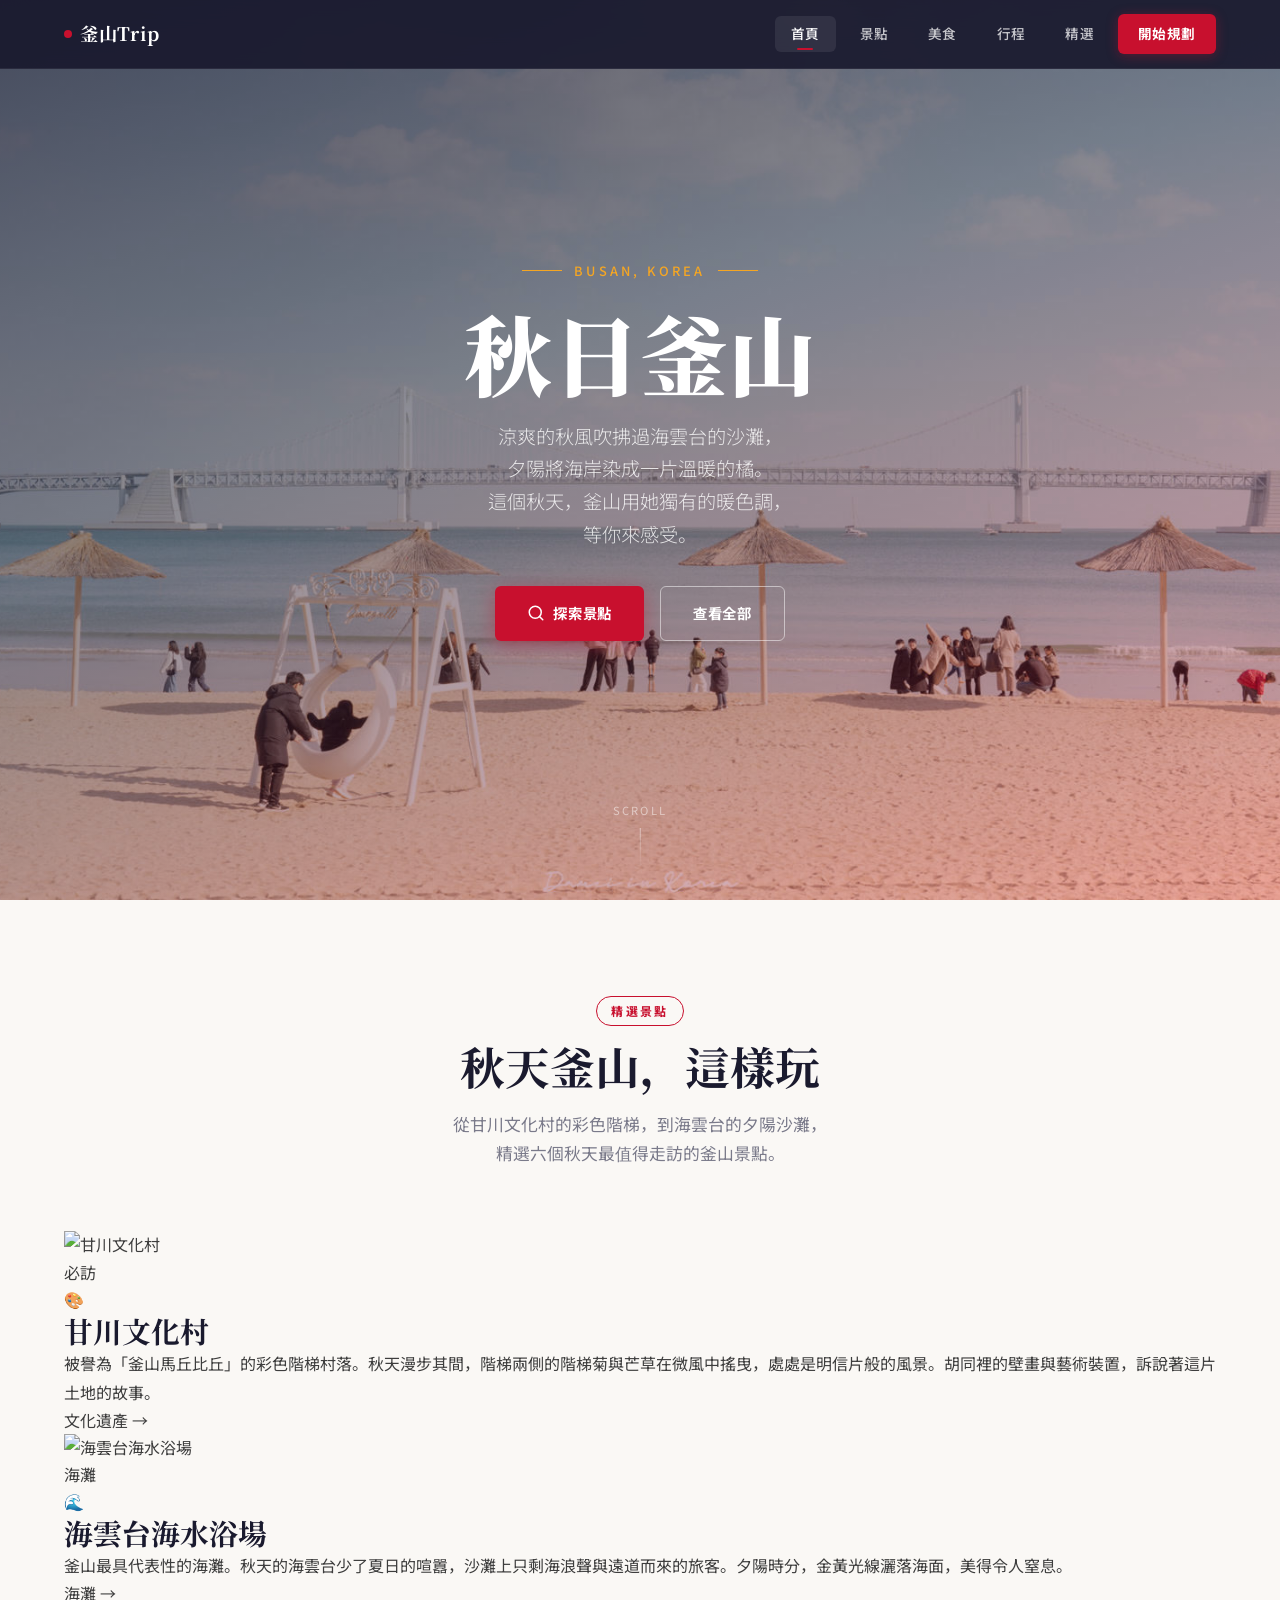
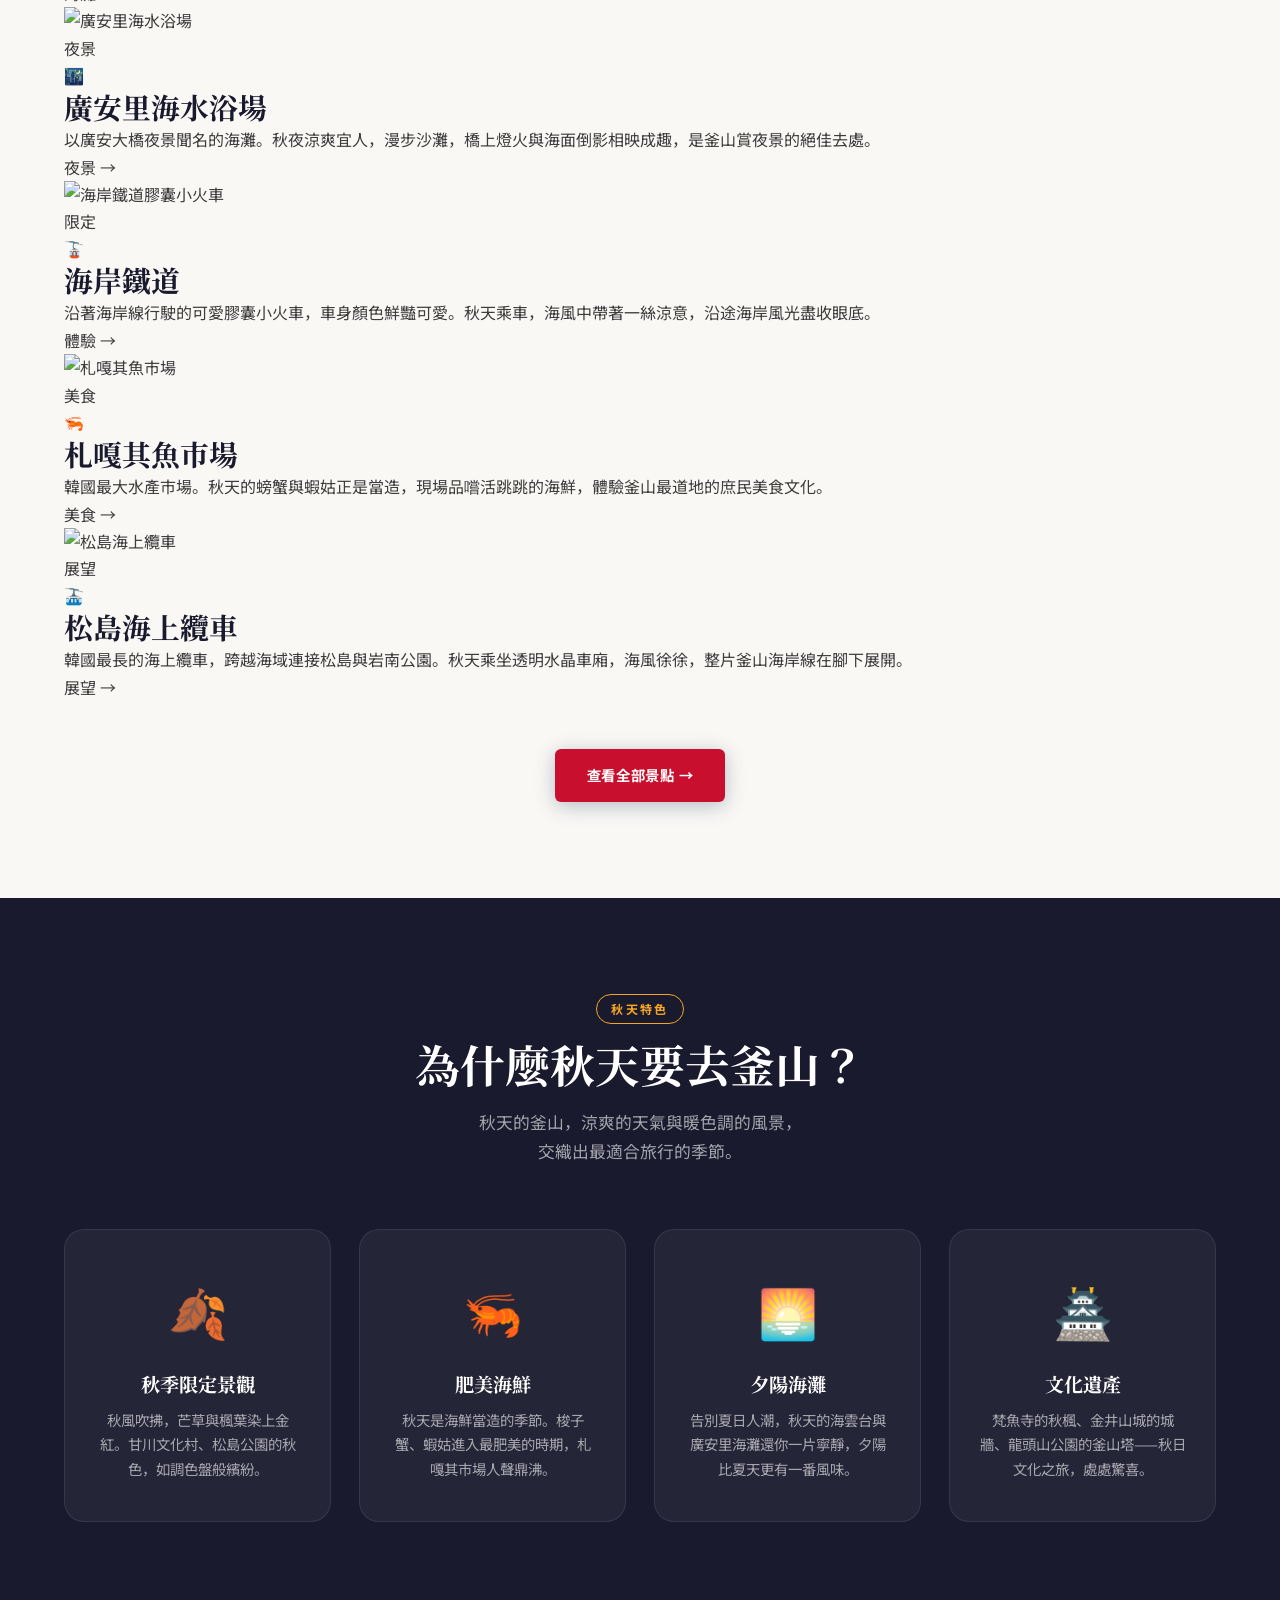
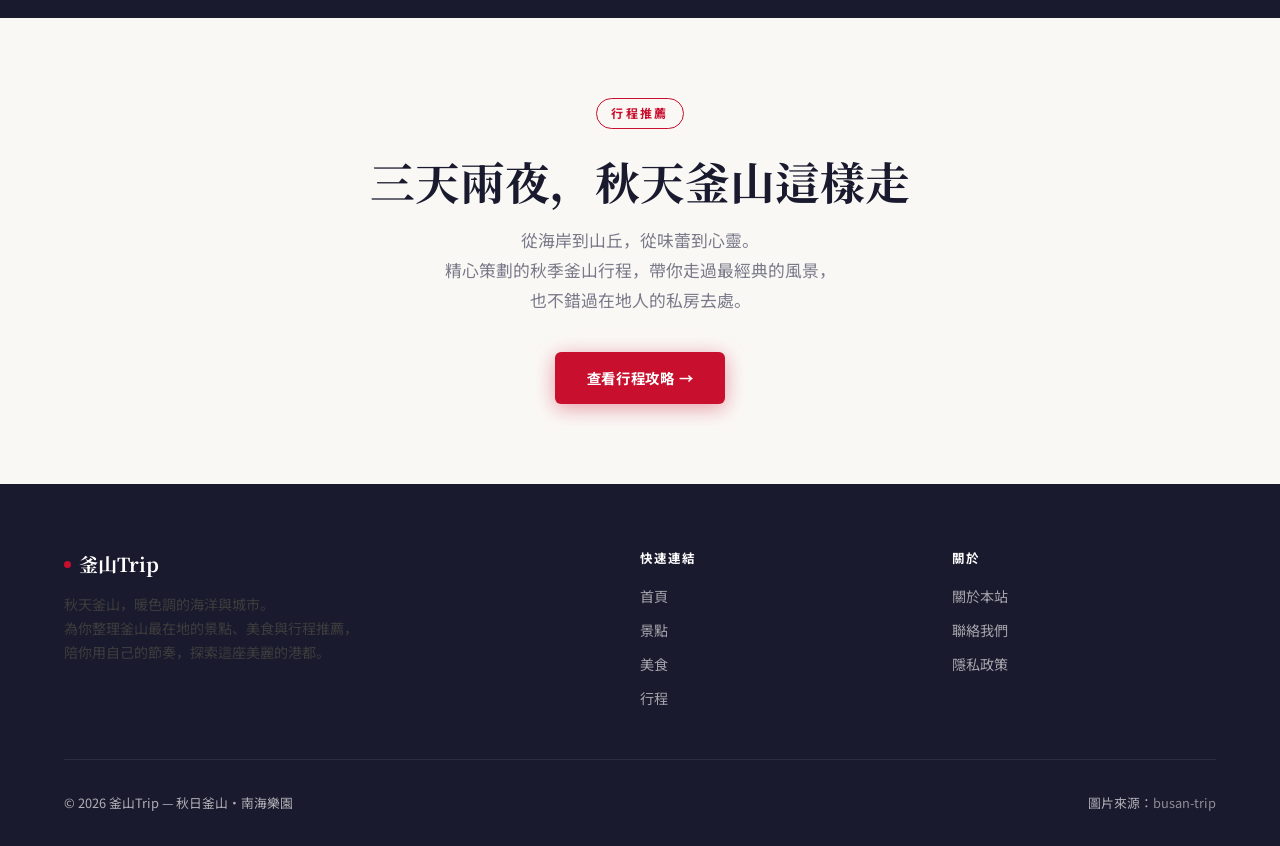
==== commit 7caa9a3f: "Update index.html" ====
--- a/index.html
+++ b/index.html
@@ -3,294 +3,324 @@
 <head>
   <meta charset="UTF-8">
   <meta name="viewport" content="width=device-width, initial-scale=1.0">
-  <title>秋日釜山｜南海樂園深度之旅</title>
-  <meta name="description" content="秋天釜山深度旅遊網站，發現甘川文化村、海雲台海水浴場、廣安里等熱門景點，品嚐札嘎其市場海鮮、烤扇貝、黑糖餅等道地美食，規劃3天2夜完美行程。">
+  <title>秋日釜山 | Busan Trip — 韓國釜山旅遊指南</title>
+  <meta name="description" content="探索秋天釜山的暖色風情。甘川文化村、海雲台海灘、膠囊小火車，秋天釜山給你不一样的心情。">
   <link rel="stylesheet" href="css/style.css">
+  <link rel="preconnect" href="https://fonts.googleapis.com">
+  <link rel="preconnect" href="https://fonts.gstatic.com" crossorigin>
+  <link href="https://fonts.googleapis.com/css2?family=Noto+Sans+JP:wght@300;400;500;700&family=Noto+Serif+JP:wght@400;600;700;900&display=swap" rel="stylesheet">
 </head>
 <body>
-  <!-- Navigation -->
-  <nav class="navbar">
-    <a href="index.html" class="nav-logo"><span>✦</span> 釜山Trip</a>
-    <ul class="nav-links">
-      <li><a href="index.html" class="active">首頁</a></li>
-      <li><a href="spots.html">景點</a></li>
-      <li><a href="food.html">美食</a></li>
-      <li><a href="itinerary.html">行程</a></li>
-    </ul>
-    <button class="mobile-toggle" aria-label="選單">
-      <span></span><span></span><span></span>
-    </button>
-  </nav>
-
-  <!-- Hero -->
-  <section class="hero">
-    <div class="hero__bg"><img src="https://raw.githubusercontent.com/luluopenclaw0110/busan-trip/main/images/hero-busan.jpg" alt="釜山城市景觀" loading="eager"></div><div class="hero__overlay"></div>
-    <div class="hero-content">
-      <div class="hero-badge">✈ 2026 秋季限定</div>
-      <h1>秋日<b>釜山</b><br><em>深度之旅</em></h1>
-      <p class="hero-sub">從甘川文化村的彩色階梯，到海雲台的金色沙灘<br>用三天兩夜的時間，感受秋天的南海樂園——釜山</p>
-      <div class="hero-cta">
-        <a href="spots.html" class="btn-primary">探索景點 →</a>
-        <a href="itinerary.html" class="btn-secondary">查看行程</a>
-      </div>
-    </div>
-    <div class="hero-scroll">
-      <span>往下滑</span>
-      <span>↓</span>
-    </div>
-    <div class="hero-stats">
-      <div class="stat-item">
-        <div class="stat-number">18</div>
-        <div class="stat-label">景點探索</div>
-      </div>
-      <div class="stat-item">
-        <div class="stat-number">10</div>
-        <div class="stat-label">道地美食</div>
-      </div>
-      <div class="stat-item">
-        <div class="stat-number">3</div>
-        <div class="stat-label">天數行程</div>
-      </div>
-      <div class="stat-item">
-        <div class="stat-number">秋</div>
-        <div class="stat-label">最佳季節</div>
-      </div>
+
+  <!-- ===== HEADER ===== -->
+  <header class="header" id="header">
+    <div class="container">
+      <div class="header__inner">
+        <a href="index.html" class="header__logo">
+          <span class="header__logo-dot"></span>
+          釜山Trip
+        </a>
+        <nav class="header__nav" id="headerNav">
+          <a href="index.html" class="nav-link active">首頁</a>
+          <a href="spots.html" class="nav-link">景點</a>
+          <a href="food.html" class="nav-link">美食</a>
+          <a href="itinerary.html" class="nav-link">行程</a>
+          <a href="#spotlight" class="nav-link">精選</a>
+          <a href="#features" class="nav-cta">開始規劃</a>
+        </nav>
+        <button class="nav-toggle" id="navToggle" aria-label="選單">
+          <span></span>
+          <span></span>
+          <span></span>
+        </button>
+      </div>
+    </div>
+  </header>
+
+  <!-- ===== HERO ===== -->
+  <section class="hero" id="hero">
+    <div class="hero__bg">
+      <img src="images/hero-busan.jpg" alt="秋日釜山海景">
+    </div>
+    <div class="hero__overlay"></div>
+    <div class="hero__content">
+      <p class="hero__eyebrow">Busan, Korea</p>
+      <h1 class="hero__title">秋日釜山</h1>
+      <p class="hero__subtitle">
+        涼爽的秋風吹拂過海雲台的沙灘，<br>
+        夕陽將海岸染成一片溫暖的橘。<br>
+        這個秋天，釜山用她獨有的暖色調，<br>
+        等你來感受。
+      </p>
+      <div class="hero__actions">
+        <a href="#spotlight" class="btn btn--primary">
+          <svg viewBox="0 0 24 24" fill="none" stroke="currentColor" stroke-width="2" stroke-linecap="round" stroke-linejoin="round"><circle cx="11" cy="11" r="8"/><line x1="21" y1="21" x2="16.65" y2="16.65"/></svg>
+          探索景點
+        </a>
+        <a href="spots.html" class="btn btn--outline">
+          查看全部
+        </a>
+      </div>
+    </div>
+    <div class="hero__scroll">
+      <span>Scroll</span>
+      <div class="hero__scroll-line"></div>
     </div>
   </section>
 
-  <!-- Features -->
-  <section class="section">
+  <!-- ===== SPOTLIGHT ===== -->
+  <section class="section section--cream" id="spotlight">
     <div class="container">
-      <div class="section-header">
-        <div class="section-tag">為什麼選擇釜山</div>
-        <h2>秋天的釜山，美得剛剛好</h2>
-        <p>告別夏日的酷熱與潮濕，秋天的釜山氣候宜人，特別適合漫步老城區、搭乘海岸鐵道，品嚐海鮮美食</p>
-      </div>
-      <div class="features-grid">
-        <div class="feature-card fade-in">
-          <div class="feature-icon">🏖️</div>
-          <h3>溫暖海灘</h3>
-          <p>海雲台、廣安里海水浴場的秋日風情，沙灘上少了擁擠的人潮，多了份悠閒與愜意</p>
-        </div>
-        <div class="feature-card fade-in">
-          <div class="feature-icon">🎨</div>
-          <h3>彩繪村巷</h3>
-          <p>甘川文化村階梯式彩色小屋、龜浦山洞壁畫村，秋天涼爽的氣溫最適合穿巷走弄</p>
-        </div>
-        <div class="feature-card fade-in">
-          <div class="feature-icon">🚡</div>
-          <h3>海岸纜車</h3>
-          <p>松島海上纜車航跨大海，俯瞰秋日港灣風光，釜山塔頂眺望城市與海洋的交界線</p>
-        </div>
-        <div class="feature-card fade-in">
-          <div class="feature-icon">🦐</div>
-          <h3>海鮮王國</h3>
-          <p>札嘎其魚市場的活跳海鮮、烤扇貝、黑糖餅……道地滋味從街頭小吃到市場佳餚</p>
-        </div>
-        <div class="feature-card fade-in">
-          <div class="feature-icon">🍂</div>
-          <h3>秋楓古剎</h3>
-          <p>梵魚寺的金秋楓紅、洛東江河口生態公園的蘆葦花海，感受釜山的靜謐自然</p>
-        </div>
-        <div class="feature-card fade-in">
-          <div class="feature-icon">🌅</div>
-          <h3>夕陽絕景</h3>
-          <p>廣安里大橋夕陽、影島大橋開橋景觀、影島太宗台的懸崖海景，秋日暮色特別動人</p>
-        </div>
+      <div class="section__header fade-in">
+        <span class="section__tag">精選景點</span>
+        <h2 class="section__title">秋天釜山，這樣玩</h2>
+        <p class="section__desc">
+          從甘川文化村的彩色階梯，到海雲台的夕陽沙灘，<br>
+          精選六個秋天最值得走訪的釜山景點。
+        </p>
+      </div>
+
+      <div class="busan-grid">
+
+        <!-- Card 1: 甘川文化村 (Featured Large) -->
+        <a href="spots/spot-01.html" class="busan-card busan-card--featured fade-in">
+          <div class="busan-card__image">
+            <img src="https://raw.githubusercontent.com/luluopenclaw0110/busan-trip/main/images/spots/spot_01.jpg" alt="甘川文化村" loading="lazy">
+            <span class="busan-card__badge">必訪</span>
+          </div>
+          <div class="busan-card__content">
+            <div class="busan-card__icon">🎨</div>
+            <h3 class="busan-card__title">甘川文化村</h3>
+            <p class="busan-card__desc">
+              被譽為「釜山馬丘比丘」的彩色階梯村落。秋天漫步其間，階梯兩側的階梯菊與芒草在微風中搖曳，處處是明信片般的風景。胡同裡的壁畫與藝術裝置，訴說著這片土地的故事。
+            </p>
+            <div class="busan-card__footer">
+              <span class="busan-card__tag">文化遺產</span>
+              <span class="busan-card__arrow">→</span>
+            </div>
+          </div>
+        </a>
+
+        <!-- Card 2: 海雲台海水浴場 -->
+        <a href="spots/spot-02.html" class="busan-card fade-in">
+          <div class="busan-card__image">
+            <img src="https://raw.githubusercontent.com/luluopenclaw0110/busan-trip/main/images/spots/spot_02.jpg" alt="海雲台海水浴場" loading="lazy">
+            <span class="busan-card__badge">海灘</span>
+          </div>
+          <div class="busan-card__content">
+            <div class="busan-card__icon">🌊</div>
+            <h3 class="busan-card__title">海雲台海水浴場</h3>
+            <p class="busan-card__desc">
+              釜山最具代表性的海灘。秋天的海雲台少了夏日的喧囂，沙灘上只剩海浪聲與遠道而來的旅客。夕陽時分，金黃光線灑落海面，美得令人窒息。
+            </p>
+            <div class="busan-card__footer">
+              <span class="busan-card__tag">海灘</span>
+              <span class="busan-card__arrow">→</span>
+            </div>
+          </div>
+        </a>
+
+        <!-- Card 3: 廣安里海水浴場 -->
+        <a href="spots/spot-03.html" class="busan-card fade-in">
+          <div class="busan-card__image">
+            <img src="https://raw.githubusercontent.com/luluopenclaw0110/busan-trip/main/images/spots/spot_03.jpg" alt="廣安里海水浴場" loading="lazy">
+            <span class="busan-card__badge">夜景</span>
+          </div>
+          <div class="busan-card__content">
+            <div class="busan-card__icon">🌃</div>
+            <h3 class="busan-card__title">廣安里海水浴場</h3>
+            <p class="busan-card__desc">
+              以廣安大橋夜景聞名的海灘。秋夜涼爽宜人，漫步沙灘，橋上燈火與海面倒影相映成趣，是釜山賞夜景的絕佳去處。
+            </p>
+            <div class="busan-card__footer">
+              <span class="busan-card__tag">夜景</span>
+              <span class="busan-card__arrow">→</span>
+            </div>
+          </div>
+        </a>
+
+        <!-- Card 4: 海岸鐵道（膠囊小火車） -->
+        <a href="spots/spot-04.html" class="busan-card fade-in">
+          <div class="busan-card__image">
+            <img src="https://raw.githubusercontent.com/luluopenclaw0110/busan-trip/main/images/spots/spot_04.jpg" alt="海岸鐵道膠囊小火車" loading="lazy">
+            <span class="busan-card__badge">限定</span>
+          </div>
+          <div class="busan-card__content">
+            <div class="busan-card__icon">🚡</div>
+            <h3 class="busan-card__title">海岸鐵道</h3>
+            <p class="busan-card__desc">
+              沿著海岸線行駛的可愛膠囊小火車，車身顏色鮮豔可愛。秋天乘車，海風中帶著一絲涼意，沿途海岸風光盡收眼底。
+            </p>
+            <div class="busan-card__footer">
+              <span class="busan-card__tag">體驗</span>
+              <span class="busan-card__arrow">→</span>
+            </div>
+          </div>
+        </a>
+
+        <!-- Card 5: 札嘎其魚市場 -->
+        <a href="spots/spot-05.html" class="busan-card fade-in">
+          <div class="busan-card__image">
+            <img src="https://raw.githubusercontent.com/luluopenclaw0110/busan-trip/main/images/spots/spot_05.jpg" alt="札嘎其魚市場" loading="lazy">
+            <span class="busan-card__badge">美食</span>
+          </div>
+          <div class="busan-card__content">
+            <div class="busan-card__icon">🦐</div>
+            <h3 class="busan-card__title">札嘎其魚市場</h3>
+            <p class="busan-card__desc">
+              韓國最大水產市場。秋天的螃蟹與蝦姑正是當造，現場品嚐活跳跳的海鮮，體驗釜山最道地的庶民美食文化。
+            </p>
+            <div class="busan-card__footer">
+              <span class="busan-card__tag">美食</span>
+              <span class="busan-card__arrow">→</span>
+            </div>
+          </div>
+        </a>
+
+        <!-- Card 6: 松島海上纜車 -->
+        <a href="spots/spot-07.html" class="busan-card fade-in">
+          <div class="busan-card__image">
+            <img src="https://raw.githubusercontent.com/luluopenclaw0110/busan-trip/main/images/spots/spot_07.jpg" alt="松島海上纜車" loading="lazy">
+            <span class="busan-card__badge">展望</span>
+          </div>
+          <div class="busan-card__content">
+            <div class="busan-card__icon">🚠</div>
+            <h3 class="busan-card__title">松島海上纜車</h3>
+            <p class="busan-card__desc">
+              韓國最長的海上纜車，跨越海域連接松島與岩南公園。秋天乘坐透明水晶車廂，海風徐徐，整片釜山海岸線在腳下展開。
+            </p>
+            <div class="busan-card__footer">
+              <span class="busan-card__tag">展望</span>
+              <span class="busan-card__arrow">→</span>
+            </div>
+          </div>
+        </a>
+
+      </div>
+
+      <div style="text-align:center; margin-top: 48px;" class="fade-in">
+        <a href="spots.html" class="btn btn--primary" style="background: var(--primary); box-shadow: 0 4px 20px rgba(27,58,95,0.3);">
+          查看全部景點 →
+        </a>
       </div>
     </div>
   </section>
 
-  <!-- Highlights Preview -->
-  <section class="section section-light">
+  <!-- ===== FEATURES ===== -->
+  <section class="section section--dark" id="features">
     <div class="container">
-      <div class="section-header">
-        <div class="section-tag">精選推薦</div>
-        <h2>秋天釜山必訪</h2>
-        <p>從人氣景點到秘密基地，精選6大秋天釜山看點</p>
-      </div>
-      <div class="cards-grid">
-        <div class="card fade-in">
-          <div class="card-image">
-            <img src="images/spots/spot_01.jpg" alt="甘川文化村" loading="lazy">
-            <div class="card-badge">必訪</div>
-          </div>
-          <div class="card-content">
-            <h3>甘川文化村</h3>
-            <p>階梯式彩色小屋錯落山丘，被譽為「釜山馬丘比丘」，是藝術與在地生活融合的最佳範例</p>
-            <div class="card-tags">
-              <span class="tag">彩繪村</span>
-              <span class="tag">藝術</span>
-            </div>
-          </div>
-        </div>
-        <div class="card fade-in">
-          <div class="card-image">
-            <img src="images/spots/spot_02.jpg" alt="海雲台海水浴場" loading="lazy">
-            <div class="card-badge">海灘</div>
-          </div>
-          <div class="card-content">
-            <h3>海雲台海水浴場</h3>
-            <p>釜山最具代表性的海水浴場，秋日沙灘寧靜優美，是散步與觀夕陽的絕佳去處</p>
-            <div class="card-tags">
-              <span class="tag">沙灘</span>
-              <span class="tag">夕陽</span>
-            </div>
-          </div>
-        </div>
-        <div class="card fade-in">
-          <div class="card-image">
-            <img src="images/spots/spot_07.jpg" alt="松島海上纜車" loading="lazy">
-            <div class="card-badge">體驗</div>
-          </div>
-          <div class="card-content">
-            <h3>松島海上纜車</h3>
-            <p>跨海纜車俯瞰松島與港灣風光，底部為透明玻璃膠囊膽，站在上頭俯瞰大海，刺激又難忘</p>
-            <div class="card-tags">
-              <span class="tag">纜車</span>
-              <span class="tag">海景</span>
-            </div>
-          </div>
-        </div>
-        <div class="card fade-in">
-          <div class="card-image">
-            <img src="images/spots/spot_05.jpg" alt="札嘎其魚市場" loading="lazy">
-            <div class="card-badge">美食</div>
-          </div>
-          <div class="card-content">
-            <h3>札嘎其魚市場</h3>
-            <p>韓國最大水產市場，秋天正值當令，螃蟹、鮑魚、扇貝等海鮮肥美誘人，不能錯過</p>
-            <div class="card-tags">
-              <span class="tag">市場</span>
-              <span class="tag">海鮮</span>
-            </div>
-          </div>
-        </div>
-        <div class="card fade-in">
-          <div class="card-image">
-            <img src="images/spots/spot_09.jpg" alt="梵魚寺" loading="lazy">
-            <div class="card-badge">自然</div>
-          </div>
-          <div class="card-content">
-            <h3>梵魚寺</h3>
-            <p>釜山著名的佛教古剎，秋季楓紅環繞，古剎禪意與自然美景交織，心靈療癒之旅</p>
-            <div class="card-tags">
-              <span class="tag">寺廟</span>
-              <span class="tag">賞楓</span>
-            </div>
-          </div>
-        </div>
-        <div class="card fade-in">
-          <div class="card-image">
-            <img src="images/spots/spot_03.jpg" alt="廣安里海水浴場" loading="lazy">
-            <div class="card-badge">夜景</div>
-          </div>
-          <div class="card-content">
-            <h3>廣安里海水浴場</h3>
-            <p>廣安里大橋夜景聞名，秋夜涼爽的海風吹拂，橋上燈光與海面波光相互輝映，浪漫滿分</p>
-            <div class="card-tags">
-              <span class="tag">沙灘</span>
-              <span class="tag">夜景</span>
-            </div>
-          </div>
-        </div>
-      </div>
-      <div style="text-align:center;margin-top:40px;">
-        <a href="spots.html" class="btn-primary">看所有景點 →</a>
+      <div class="section__header fade-in">
+        <span class="section__tag">秋天特色</span>
+        <h2 class="section__title">為什麼秋天要去釜山？</h2>
+        <p class="section__desc">
+          秋天的釜山，涼爽的天氣與暖色調的風景，<br>
+          交織出最適合旅行的季節。
+        </p>
+      </div>
+
+      <div style="display: grid; grid-template-columns: repeat(4, 1fr); gap: 28px;">
+
+        <div class="fade-in" style="background: rgba(255,255,255,0.05); border-radius: 20px; padding: 40px 28px; text-align: center; border: 1px solid rgba(255,255,255,0.08); transition: 0.35s;">
+          <div style="font-size: 3rem; margin-bottom: 20px;">🍂</div>
+          <h3 style="color: #fff; font-family: 'Noto Serif JP', serif; font-size: 1.2rem; margin-bottom: 12px;">秋季限定景觀</h3>
+          <p style="color: rgba(255,255,255,0.6); font-size: 0.9rem; line-height: 1.7;">秋風吹拂，芒草與楓葉染上金紅。甘川文化村、松島公園的秋色，如調色盤般繽紛。</p>
+        </div>
+
+        <div class="fade-in" style="background: rgba(255,255,255,0.05); border-radius: 20px; padding: 40px 28px; text-align: center; border: 1px solid rgba(255,255,255,0.08); transition: 0.35s;">
+          <div style="font-size: 3rem; margin-bottom: 20px;">🦐</div>
+          <h3 style="color: #fff; font-family: 'Noto Serif JP', serif; font-size: 1.2rem; margin-bottom: 12px;">肥美海鮮</h3>
+          <p style="color: rgba(255,255,255,0.6); font-size: 0.9rem; line-height: 1.7;">秋天是海鮮當造的季節。梭子蟹、蝦姑進入最肥美的時期，札嘎其市場人聲鼎沸。</p>
+        </div>
+
+        <div class="fade-in" style="background: rgba(255,255,255,0.05); border-radius: 20px; padding: 40px 28px; text-align: center; border: 1px solid rgba(255,255,255,0.08); transition: 0.35s;">
+          <div style="font-size: 3rem; margin-bottom: 20px;">🌅</div>
+          <h3 style="color: #fff; font-family: 'Noto Serif JP', serif; font-size: 1.2rem; margin-bottom: 12px;">夕陽海灘</h3>
+          <p style="color: rgba(255,255,255,0.6); font-size: 0.9rem; line-height: 1.7;">告別夏日人潮，秋天的海雲台與廣安里海灘還你一片寧靜，夕陽比夏天更有一番風味。</p>
+        </div>
+
+        <div class="fade-in" style="background: rgba(255,255,255,0.05); border-radius: 20px; padding: 40px 28px; text-align: center; border: 1px solid rgba(255,255,255,0.08); transition: 0.35s;">
+          <div style="font-size: 3rem; margin-bottom: 20px;">🏯</div>
+          <h3 style="color: #fff; font-family: 'Noto Serif JP', serif; font-size: 1.2rem; margin-bottom: 12px;">文化遺產</h3>
+          <p style="color: rgba(255,255,255,0.6); font-size: 0.9rem; line-height: 1.7;">梵魚寺的秋楓、金井山城的城牆、龍頭山公園的釜山塔——秋日文化之旅，處處驚喜。</p>
+        </div>
+
       </div>
     </div>
   </section>
 
-  <!-- Food Preview -->
-  <section class="section">
+  <!-- ===== CTA BANNER ===== -->
+  <section class="section section--cream" style="padding: 80px 0; text-align: center;">
+    <div class="container fade-in">
+      <span class="section__tag">行程推薦</span>
+      <h2 class="section__title" style="margin-top: 12px; margin-bottom: 16px;">三天兩夜，秋天釜山這樣走</h2>
+      <p style="color: var(--text-muted); max-width: 560px; margin: 0 auto 36px; line-height: 1.8; font-size: 1.05rem;">
+        從海岸到山丘，從味蕾到心靈。<br>
+        精心策劃的秋季釜山行程，帶你走過最經典的風景，<br>
+        也不錯過在地人的私房去處。
+      </p>
+      <a href="itinerary.html" class="btn btn--primary">
+        查看行程攻略 →
+      </a>
+    </div>
+  </section>
+
+  <!-- ===== FOOTER ===== -->
+  <footer class="footer">
     <div class="container">
-      <div class="section-header">
-        <div class="section-tag">吃在釜山</div>
-        <h2>秋天釜山味</h2>
-        <p>從市場現撈海鮮到街頭小吃，釜山美食選擇豐富，每一口都是海的味道</p>
-      </div>
-      <div class="cards-grid" style="grid-template-columns: repeat(auto-fill, minmax(220px, 1fr));">
-        <div class="food-card fade-in">
-          <div class="card-image">
-            <img src="images/food/food_01.jpg" alt="札嘎其市場海鮮" loading="lazy">
-          </div>
-          <div class="card-content">
-            <h3>札嘎其市場海鮮</h3>
-            <p>活跳海鮮現場料理，秋天螃蟹正肥，鮑魚鮮甜</p>
-          </div>
-        </div>
-        <div class="food-card fade-in">
-          <div class="card-image">
-            <img src="images/food/food_02.jpg" alt="烤扇貝烤鮑魚" loading="lazy">
-          </div>
-          <div class="card-content">
-            <h3>烤扇貝、烤鮑魚</h3>
-            <p>海雲台路邊攤經典，秋天來一顆烤扇貝最對味</p>
-          </div>
-        </div>
-        <div class="food-card fade-in">
-          <div class="card-image">
-            <img src="images/food/food_05.jpg" alt="黑糖餅" loading="lazy">
-          </div>
-          <div class="card-content">
-            <h3>黑糖餅</h3>
-            <p>BIFF廣場人氣小吃，酥脆外皮流出甜蜜黑糖餡</p>
-          </div>
-        </div>
-        <div class="food-card fade-in">
-          <div class="card-image">
-            <img src="images/food/food_07.jpg" alt="海鮮煎餅" loading="lazy">
-          </div>
-          <div class="card-content">
-            <h3>海鮮煎餅</h3>
-            <p>釜山代表料理之一，秋天配上一碗熱湯飯剛好</p>
-          </div>
-        </div>
-      </div>
-      <div style="text-align:center;margin-top:40px;">
-        <a href="food.html" class="btn-primary">探索更多美食 →</a>
-      </div>
-    </div>
-  </section>
-
-  <!-- CTA -->
-  <section class="cta-banner">
-    <div class="container">
-      <h2>三天兩夜，深度玩釜山</h2>
-      <p>從海雲台到甘川文化村，從札嘎其到BIFF廣場<br>秋天釜山，等你來探索</p>
-      <a href="itinerary.html" class="btn-primary">查看完整行程 →</a>
-    </div>
-  </section>
-
-  <!-- Footer -->
-  <footer class="footer">
-    <div class="footer-inner">
-      <div class="footer-brand">
-        <h3><em>✦</em> 釜山Trip</h3>
-        <p>秋日釜山深度旅遊指南，精選18個景點、10大道地美食，帶你用三天兩夜發現不一樣的南海樂園。</p>
-      </div>
-      <div class="footer-links">
-        <h4>快速連結</h4>
-        <ul>
-          <li><a href="index.html">首頁</a></li>
-          <li><a href="spots.html">景點推薦</a></li>
-          <li><a href="food.html">美食地圖</a></li>
-          <li><a href="itinerary.html">行程規劃</a></li>
-        </ul>
-      </div>
-      <div class="footer-links">
-        <h4>釜山資訊</h4>
-        <ul>
-          <li><a href="https://www.bisco.or.kr" target="_blank">韓國旅遊發展局</a></li>
-          <li><a href="https://www.busan.go.kr" target="_blank">釜山市官方網站</a></li>
-        </ul>
-      </div>
-    </div>
-    <div class="footer-bottom">
-      <p>© 2026 釜山Trip｜南海樂園・秋天限定｜Designed by Web Designer Agent</p>
+      <div class="footer__grid">
+        <div>
+          <div class="footer__brand-name">
+            <span class="dot"></span>
+            釜山Trip
+          </div>
+          <p class="footer__brand-desc">
+            秋天釜山，暖色調的海洋與城市。<br>
+            為你整理釜山最在地的景點、美食與行程推薦，<br>
+            陪你用自己的節奏，探索這座美麗的港都。
+          </p>
+        </div>
+        <div>
+          <div class="footer__col-title">快速連結</div>
+          <div class="footer__links">
+            <a href="index.html">首頁</a>
+            <a href="spots.html">景點</a>
+            <a href="food.html">美食</a>
+            <a href="itinerary.html">行程</a>
+          </div>
+        </div>
+        <div>
+          <div class="footer__col-title">關於</div>
+          <div class="footer__links">
+            <a href="#">關於本站</a>
+            <a href="#">聯絡我們</a>
+            <a href="#">隱私政策</a>
+          </div>
+        </div>
+      </div>
+      <div class="footer__bottom">
+        <span>© 2026 釜山Trip — 秋日釜山・南海樂園</span>
+        <span>圖片來源：<a href="https://github.com/luluopenclaw0110/busan-trip" target="_blank">busan-trip</a></span>
+      </div>
     </div>
   </footer>
 
   <script src="js/main.js"></script>
+
+  <!-- Responsive fix for features section on mobile -->
+  <style>
+    @media (max-width: 768px) {
+      #features .container > div[style*="grid-template-columns: repeat(4"] {
+        grid-template-columns: repeat(2, 1fr) !important;
+        gap: 16px !important;
+      }
+    }
+    @media (max-width: 480px) {
+      #features .container > div[style*="grid-template-columns: repeat(4"] {
+        grid-template-columns: 1fr !important;
+        gap: 16px !important;
+      }
+    }
+  </style>
+
 </body>
 </html>
--- a/css/style.css
+++ b/css/style.css
@@ -1,23 +1,40 @@
-/* ========================================
-   Busan Trip - 釜山深度旅遊網站
-   暖秋海洋主題 (Warm Autumn Ocean)
-   ======================================== */
-
-@import url('https://fonts.googleapis.com/css2?family=Noto+Sans+JP:wght@300;400;500;700&family=Noto+Serif+JP:wght@400;600;700&display=swap');
-
-/* ---------- Variables ---------- */
+/* =========================================
+   NAGOYA TRIP - CSS STYLESHEET
+   古城新韻・名古屋
+   ========================================= */
+
+/* ---------- Google Fonts Import ---------- */
+@import url('https://fonts.googleapis.com/css2?family=Noto+Serif+JP:wght@400;600;700;900&family=Noto+Sans+JP:wght@300;400;500;700&display=swap');
+
+/* ---------- CSS Variables ---------- */
 :root {
-  --primary: #E07B39;       /* 夕陽橘 */
-  --secondary: #1B3A5F;     /* 深海軍藍 */
-  --accent: #8B4513;        /* 楓葉褐 */
-  --light: #F5E6D3;         /* 沙灘米 */
-  --sky: #87CEEB;           /* 天空淺藍 */
-  --white: #FFFFFF;
-  --text-dark: #2C2C2C;
-  --text-light: #F5F5F5;
-  --shadow: 0 4px 20px rgba(27, 58, 95, 0.15);
-  --radius: 16px;
-  --transition: all 0.3s ease;
+  --primary: #C8102E;
+  --primary-dark: #A00D24;
+  --primary-light: #E8203A;
+  --secondary: #1A1A2E;
+  --secondary-light: #2D2D4A;
+  --accent: #F5A623;
+  --accent-light: #FFD066;
+  --bg-white: #FFFFFF;
+  --bg-cream: #FAF8F5;
+  --bg-warm: #F7F3EE;
+  --text-dark: #1A1A2E;
+  --text-body: #3D3D3D;
+  --text-muted: #7A7A8A;
+  --text-light: #FFFFFF;
+  --border: #E8E4DF;
+  --shadow-sm: 0 2px 8px rgba(26, 26, 46, 0.08);
+  --shadow-md: 0 4px 20px rgba(26, 26, 46, 0.12);
+  --shadow-lg: 0 8px 40px rgba(26, 26, 46, 0.18);
+  --shadow-xl: 0 16px 60px rgba(26, 26, 46, 0.22);
+  --radius-sm: 6px;
+  --radius-md: 12px;
+  --radius-lg: 20px;
+  --radius-xl: 32px;
+  --transition: 0.35s cubic-bezier(0.25, 0.46, 0.45, 0.94);
+  --transition-fast: 0.2s ease;
+  --font-serif: 'Noto Serif JP', 'Hiragino Mincho Pro', serif;
+  --font-sans: 'Noto Sans JP', 'Hiragino Kaku Gothic ProN', sans-serif;
 }
 
 /* ---------- Reset & Base ---------- */
@@ -30,89 +47,193 @@
 html {
   scroll-behavior: smooth;
   font-size: 16px;
+  -webkit-text-size-adjust: 100%;
 }
 
 body {
-  font-family: 'Noto Sans JP', sans-serif;
-  color: var(--text-dark);
-  background: var(--white);
+  font-family: var(--font-sans);
+  color: var(--text-body);
+  background-color: var(--bg-cream);
   line-height: 1.7;
   overflow-x: hidden;
 }
 
+a {
+  text-decoration: none;
+  color: inherit;
+  transition: var(--transition);
+}
+
+img {
+  max-width: 100%;
+  height: auto;
+  display: block;
+}
+
+ul {
+  list-style: none;
+}
+
+/* ---------- Typography ---------- */
 h1, h2, h3, h4 {
-  font-family: 'Noto Serif JP', serif;
-  line-height: 1.3;
-}
-
-/* ---------- Navigation ---------- */
-.navbar {
+  font-family: var(--font-serif);
+  font-weight: 700;
+  line-height: 1.25;
+  color: var(--text-dark);
+}
+
+h1 { font-size: clamp(2.2rem, 5vw, 4rem); }
+h2 { font-size: clamp(1.8rem, 4vw, 2.8rem); }
+h3 { font-size: clamp(1.3rem, 2.5vw, 1.8rem); }
+h4 { font-size: clamp(1.1rem, 2vw, 1.3rem); }
+
+p {
+  line-height: 1.8;
+  color: var(--text-body);
+}
+
+/* ---------- Container ---------- */
+.container {
+  max-width: 1200px;
+  margin: 0 auto;
+  padding: 0 24px;
+}
+
+.container--narrow {
+  max-width: 860px;
+  margin: 0 auto;
+  padding: 0 24px;
+}
+
+/* ---------- Header / Navigation ---------- */
+.header {
   position: fixed;
   top: 0;
-  width: 100%;
-  background: rgba(27, 58, 95, 0.97);
-  backdrop-filter: blur(10px);
+  left: 0;
+  right: 0;
   z-index: 1000;
-  padding: 0 24px;
-  height: 64px;
+  background: rgba(26, 26, 46, 0.92);
+  backdrop-filter: blur(16px);
+  -webkit-backdrop-filter: blur(16px);
+  border-bottom: 1px solid rgba(255, 255, 255, 0.06);
+  transition: var(--transition);
+}
+
+.header.scrolled {
+  background: rgba(26, 26, 46, 0.97);
+  box-shadow: var(--shadow-md);
+}
+
+.header__inner {
   display: flex;
   align-items: center;
   justify-content: space-between;
-  box-shadow: 0 2px 20px rgba(0,0,0,0.2);
-}
-
-.nav-logo {
-  font-family: 'Noto Serif JP', serif;
-  font-size: 1.3rem;
+  height: 68px;
+}
+
+.header__logo {
+  font-family: var(--font-serif);
+  font-size: 1.15rem;
   font-weight: 700;
-  color: var(--white);
-  text-decoration: none;
+  color: var(--text-light);
+  letter-spacing: 0.04em;
   display: flex;
   align-items: center;
   gap: 8px;
 }
 
-.nav-logo span {
-  color: var(--primary);
-}
-
-.nav-links {
-  display: flex;
-  list-style: none;
+.header__logo-dot {
+  width: 8px;
+  height: 8px;
+  background: var(--primary);
+  border-radius: 50%;
+  display: inline-block;
+}
+
+.header__nav {
+  display: flex;
+  align-items: center;
   gap: 8px;
 }
 
-.nav-links a {
-  color: var(--light);
-  text-decoration: none;
-  padding: 8px 18px;
-  border-radius: 30px;
-  font-size: 0.9rem;
+.nav-link {
+  font-family: var(--font-sans);
+  font-size: 0.85rem;
   font-weight: 500;
-  transition: var(--transition);
-}
-
-.nav-links a:hover,
-.nav-links a.active {
+  color: rgba(255, 255, 255, 0.75);
+  padding: 6px 16px;
+  border-radius: var(--radius-sm);
+  letter-spacing: 0.02em;
+  transition: var(--transition-fast);
+  position: relative;
+}
+
+.nav-link:hover,
+.nav-link.active {
+  color: var(--text-light);
+  background: rgba(255, 255, 255, 0.08);
+}
+
+.nav-link.active::after {
+  content: '';
+  position: absolute;
+  bottom: 2px;
+  left: 50%;
+  transform: translateX(-50%);
+  width: 16px;
+  height: 2px;
   background: var(--primary);
-  color: var(--white);
-}
-
-.mobile-toggle {
+  border-radius: 2px;
+}
+
+.nav-cta {
+  background: var(--primary);
+  color: var(--text-light);
+  font-size: 0.85rem;
+  font-weight: 700;
+  padding: 8px 20px;
+  border-radius: var(--radius-sm);
+  letter-spacing: 0.04em;
+  transition: var(--transition-fast);
+  box-shadow: 0 2px 12px rgba(200, 16, 46, 0.35);
+}
+
+.nav-cta:hover {
+  background: var(--primary-light);
+  box-shadow: 0 4px 20px rgba(200, 16, 46, 0.5);
+  transform: translateY(-1px);
+  color: var(--text-light);
+}
+
+/* Mobile Menu Toggle */
+.nav-toggle {
   display: none;
+  flex-direction: column;
+  gap: 5px;
+  cursor: pointer;
+  padding: 8px;
   background: none;
   border: none;
-  cursor: pointer;
-  padding: 8px;
-}
-
-.mobile-toggle span {
-  display: block;
+  z-index: 1001;
+}
+
+.nav-toggle span {
   width: 24px;
   height: 2px;
-  background: var(--white);
-  margin: 6px 0;
-  transition: var(--transition);
+  background: var(--text-light);
+  border-radius: 2px;
+  transition: var(--transition-fast);
+  display: block;
+}
+
+.nav-toggle.active span:nth-child(1) {
+  transform: translateY(7px) rotate(45deg);
+}
+.nav-toggle.active span:nth-child(2) {
+  opacity: 0;
+}
+.nav-toggle.active span:nth-child(3) {
+  transform: translateY(-7px) rotate(-45deg);
 }
 
 /* ---------- Hero Section ---------- */
@@ -120,608 +241,727 @@
   position: relative;
   height: 100vh;
   min-height: 600px;
+  max-height: 1000px;
   display: flex;
   align-items: center;
   justify-content: center;
-  text-align: center;
   overflow: hidden;
 }
 
-.hero-bg {
+.hero__bg {
   position: absolute;
   inset: 0;
-  background: linear-gradient(135deg, #1B3A5F 0%, #2C5F8A 40%, #E07B39 100%);
   z-index: 0;
 }
 
-.hero-bg::after {
-  content: '';
+.hero__bg img {
+  width: 100%;
+  height: 100%;
+  object-fit: cover;
+  transform: scale(1.05);
+  transition: transform 8s ease-out;
+}
+
+.hero__bg.loaded img {
+  transform: scale(1);
+}
+
+.hero__overlay {
   position: absolute;
   inset: 0;
-  background: rgba(27, 58, 95, 0.4);
-}
-
-.hero-content {
+  background: linear-gradient(
+    160deg,
+    rgba(26, 26, 46, 0.75) 0%,
+    rgba(26, 26, 46, 0.5) 40%,
+    rgba(200, 16, 46, 0.3) 100%
+  );
+  z-index: 1;
+}
+
+.hero__content {
   position: relative;
-  z-index: 1;
-  color: var(--white);
-  max-width: 800px;
-  padding: 0 24px;
-  animation: fadeInUp 1s ease forwards;
-}
-
-.hero-badge {
-  display: inline-block;
-  background: rgba(224, 123, 57, 0.3);
-  border: 1px solid rgba(224, 123, 57, 0.6);
-  color: var(--primary);
-  padding: 6px 20px;
-  border-radius: 30px;
-  font-size: 0.85rem;
+  z-index: 2;
+  text-align: center;
+  color: var(--text-light);
+  padding: 0 20px;
+  max-width: 860px;
+}
+
+.hero__eyebrow {
+  font-family: var(--font-sans);
+  font-size: 0.8rem;
   font-weight: 500;
-  margin-bottom: 24px;
-  letter-spacing: 2px;
+  letter-spacing: 0.25em;
   text-transform: uppercase;
-}
-
-.hero h1 {
-  font-size: clamp(2.5rem, 6vw, 4.5rem);
-  font-weight: 700;
+  color: var(--accent);
+  margin-bottom: 20px;
+  display: flex;
+  align-items: center;
+  justify-content: center;
+  gap: 12px;
+  opacity: 0;
+  animation: fadeInUp 0.8s 0.3s forwards;
+}
+
+.hero__eyebrow::before,
+.hero__eyebrow::after {
+  content: '';
+  width: 40px;
+  height: 1px;
+  background: var(--accent);
+}
+
+.hero__title {
+  font-family: var(--font-serif);
+  font-size: clamp(2.8rem, 7vw, 5.5rem);
+  font-weight: 900;
+  color: var(--text-light);
+  line-height: 1.15;
   margin-bottom: 16px;
-  text-shadow: 0 4px 30px rgba(0,0,0,0.3);
-}
-
-.hero h1 em {
-  color: var(--primary);
-  font-style: normal;
-}
-
-.hero-sub {
-  font-size: 1.15rem;
-  opacity: 0.9;
-  margin-bottom: 40px;
+  opacity: 0;
+  animation: fadeInUp 0.8s 0.5s forwards;
+}
+
+.hero__subtitle {
+  font-family: var(--font-sans);
+  font-size: clamp(1rem, 2vw, 1.2rem);
   font-weight: 300;
-}
-
-.hero-cta {
+  color: rgba(255, 255, 255, 0.8);
+  line-height: 1.7;
+  max-width: 560px;
+  margin: 0 auto 36px;
+  opacity: 0;
+  animation: fadeInUp 0.8s 0.7s forwards;
+}
+
+.hero__actions {
   display: flex;
   gap: 16px;
   justify-content: center;
   flex-wrap: wrap;
-}
-
-.btn-primary {
+  opacity: 0;
+  animation: fadeInUp 0.8s 0.9s forwards;
+}
+
+.btn {
   display: inline-flex;
   align-items: center;
   gap: 8px;
+  font-family: var(--font-sans);
+  font-size: 0.9rem;
+  font-weight: 700;
+  padding: 14px 32px;
+  border-radius: var(--radius-sm);
+  letter-spacing: 0.05em;
+  transition: var(--transition);
+  cursor: pointer;
+  border: none;
+}
+
+.btn--primary {
   background: var(--primary);
-  color: var(--white);
-  padding: 14px 32px;
-  border-radius: 50px;
-  text-decoration: none;
-  font-weight: 600;
-  font-size: 1rem;
-  transition: var(--transition);
-  box-shadow: 0 4px 20px rgba(224, 123, 57, 0.4);
-}
-
-.btn-primary:hover {
-  background: #c96a2d;
+  color: var(--text-light);
+  box-shadow: 0 4px 20px rgba(200, 16, 46, 0.4);
+}
+
+.btn--primary:hover {
+  background: var(--primary-light);
+  box-shadow: 0 8px 32px rgba(200, 16, 46, 0.55);
   transform: translateY(-2px);
-  box-shadow: 0 8px 30px rgba(224, 123, 57, 0.5);
-}
-
-.btn-secondary {
-  display: inline-flex;
-  align-items: center;
-  gap: 8px;
+  color: var(--text-light);
+}
+
+.btn--outline {
   background: transparent;
-  color: var(--white);
-  padding: 14px 32px;
-  border-radius: 50px;
-  text-decoration: none;
-  font-weight: 600;
-  font-size: 1rem;
-  border: 2px solid rgba(255,255,255,0.5);
-  transition: var(--transition);
-}
-
-.btn-secondary:hover {
-  border-color: var(--white);
-  background: rgba(255,255,255,0.1);
-}
-
-.hero-scroll {
+  color: var(--text-light);
+  border: 1.5px solid rgba(255, 255, 255, 0.5);
+}
+
+.btn--outline:hover {
+  background: rgba(255, 255, 255, 0.1);
+  border-color: rgba(255, 255, 255, 0.8);
+  color: var(--text-light);
+  transform: translateY(-2px);
+}
+
+.btn svg {
+  width: 18px;
+  height: 18px;
+}
+
+/* Scroll indicator */
+.hero__scroll {
   position: absolute;
-  bottom: 30px;
+  bottom: 32px;
   left: 50%;
   transform: translateX(-50%);
-  z-index: 1;
-  color: rgba(255,255,255,0.7);
-  font-size: 0.8rem;
+  z-index: 2;
   display: flex;
   flex-direction: column;
   align-items: center;
   gap: 8px;
-  animation: bounce 2s infinite;
-}
-
-.hero-stats {
-  position: absolute;
-  bottom: 0;
-  left: 0;
-  right: 0;
-  z-index: 1;
-  display: flex;
-  justify-content: center;
-  gap: 0;
-  background: rgba(27, 58, 95, 0.8);
-  backdrop-filter: blur(10px);
-}
-
-.stat-item {
-  flex: 1;
-  max-width: 200px;
+  color: rgba(255, 255, 255, 0.5);
+  font-size: 0.7rem;
+  letter-spacing: 0.2em;
+  text-transform: uppercase;
+  animation: bounce 2.5s infinite;
+}
+
+.hero__scroll-line {
+  width: 1px;
+  height: 40px;
+  background: linear-gradient(to bottom, rgba(255,255,255,0.5), transparent);
+}
+
+/* ---------- Section Common ---------- */
+.section {
+  padding: 96px 0;
+}
+
+.section--cream {
+  background: var(--bg-cream);
+}
+
+.section--dark {
+  background: var(--secondary);
+  color: var(--text-light);
+}
+
+.section--dark h2,
+.section--dark h3 {
+  color: var(--text-light);
+}
+
+.section__header {
   text-align: center;
-  padding: 24px 16px;
-  border-right: 1px solid rgba(255,255,255,0.1);
-  color: var(--white);
-}
-
-.stat-item:last-child {
-  border-right: none;
-}
-
-.stat-number {
-  font-family: 'Noto Serif JP', serif;
-  font-size: 2rem;
+  margin-bottom: 64px;
+}
+
+.section__tag {
+  display: inline-block;
+  font-size: 0.75rem;
   font-weight: 700;
+  letter-spacing: 0.2em;
+  text-transform: uppercase;
   color: var(--primary);
-}
-
-.stat-label {
-  font-size: 0.8rem;
-  opacity: 0.8;
-  margin-top: 4px;
-}
-
-/* ---------- Section Styles ---------- */
-.section {
-  padding: 80px 24px;
-}
-
-.section-light {
-  background: var(--light);
-}
-
-.section-dark {
-  background: var(--secondary);
-  color: var(--text-light);
-}
-
-.container {
-  max-width: 1200px;
+  margin-bottom: 12px;
+  padding: 4px 14px;
+  border: 1.5px solid var(--primary);
+  border-radius: 100px;
+}
+
+.section--dark .section__tag {
+  color: var(--accent);
+  border-color: var(--accent);
+}
+
+.section__title {
+  font-family: var(--font-serif);
+  margin-bottom: 16px;
+}
+
+.section__desc {
+  font-size: 1.05rem;
+  color: var(--text-muted);
+  max-width: 560px;
   margin: 0 auto;
-}
-
-.section-header {
-  text-align: center;
-  margin-bottom: 60px;
-}
-
-.section-tag {
-  display: inline-block;
-  background: rgba(224, 123, 57, 0.15);
-  color: var(--primary);
-  padding: 4px 16px;
-  border-radius: 20px;
-  font-size: 0.8rem;
-  font-weight: 600;
-  letter-spacing: 2px;
-  text-transform: uppercase;
-  margin-bottom: 16px;
-}
-
-.section-dark .section-tag {
-  background: rgba(224, 123, 57, 0.25);
-  color: var(--primary);
-}
-
-.section-header h2 {
-  font-size: clamp(1.8rem, 4vw, 2.8rem);
-  color: var(--secondary);
-  margin-bottom: 16px;
-}
-
-.section-dark .section-header h2 {
-  color: var(--white);
-}
-
-.section-header p {
-  font-size: 1.05rem;
-  opacity: 0.75;
-  max-width: 600px;
-  margin: 0 auto;
-}
-
-/* ---------- Features Grid ---------- */
-.features-grid {
+  line-height: 1.7;
+}
+
+.section--dark .section__desc {
+  color: rgba(255, 255, 255, 0.6);
+}
+
+/* ---------- Spot Cards ---------- */
+.spots-grid {
   display: grid;
-  grid-template-columns: repeat(auto-fit, minmax(280px, 1fr));
-  gap: 24px;
-}
-
-.feature-card {
-  background: var(--white);
-  border-radius: var(--radius);
-  padding: 36px 28px;
-  text-align: center;
-  box-shadow: var(--shadow);
+  grid-template-columns: repeat(3, 1fr);
+  gap: 28px;
+}
+
+.spot-card {
+  background: var(--bg-white);
+  border-radius: var(--radius-lg);
+  overflow: hidden;
+  box-shadow: var(--shadow-sm);
   transition: var(--transition);
+  cursor: pointer;
   position: relative;
+}
+
+.spot-card:hover {
+  box-shadow: var(--shadow-xl);
+  transform: translateY(-8px);
+}
+
+.spot-card__image {
+  position: relative;
+  height: 240px;
   overflow: hidden;
 }
 
-.feature-card::before {
-  content: '';
-  position: absolute;
-  top: 0;
-  left: 0;
-  right: 0;
-  height: 4px;
-  background: linear-gradient(90deg, var(--primary), var(--accent));
-  opacity: 0;
-  transition: var(--transition);
-}
-
-.feature-card:hover {
-  transform: translateY(-6px);
-  box-shadow: 0 12px 40px rgba(27, 58, 95, 0.2);
-}
-
-.feature-card:hover::before {
-  opacity: 1;
-}
-
-.feature-icon {
-  width: 64px;
-  height: 64px;
-  background: linear-gradient(135deg, rgba(224, 123, 57, 0.15), rgba(139, 69, 19, 0.1));
-  border-radius: 50%;
-  display: flex;
-  align-items: center;
-  justify-content: center;
-  margin: 0 auto 20px;
-  font-size: 1.8rem;
-}
-
-.feature-card h3 {
-  font-size: 1.2rem;
-  color: var(--secondary);
-  margin-bottom: 12px;
-}
-
-.feature-card p {
-  font-size: 0.92rem;
-  color: #666;
-  line-height: 1.7;
-}
-
-/* ---------- Cards Grid ---------- */
-.cards-grid {
-  display: grid;
-  grid-template-columns: repeat(auto-fill, minmax(300px, 1fr));
-  gap: 28px;
-}
-
-.card {
-  background: var(--white);
-  border-radius: var(--radius);
-  overflow: hidden;
-  box-shadow: var(--shadow);
-  transition: var(--transition);
-}
-
-.card:hover {
-  transform: translateY(-6px);
-  box-shadow: 0 16px 48px rgba(27, 58, 95, 0.18);
-}
-
-.card-image {
-  position: relative;
-  height: 220px;
-  overflow: hidden;
-}
-
-.card-image img {
+.spot-card__image img {
   width: 100%;
   height: 100%;
   object-fit: cover;
-  transition: transform 0.5s ease;
-}
-
-.card:hover .card-image img {
+  transition: transform 0.6s ease;
+}
+
+.spot-card:hover .spot-card__image img {
   transform: scale(1.08);
 }
 
-.card-badge {
+.spot-card__badge {
   position: absolute;
-  top: 14px;
-  left: 14px;
+  top: 16px;
+  left: 16px;
   background: var(--primary);
-  color: var(--white);
+  color: var(--text-light);
+  font-size: 0.72rem;
+  font-weight: 700;
+  letter-spacing: 0.1em;
+  text-transform: uppercase;
   padding: 4px 12px;
-  border-radius: 20px;
-  font-size: 0.75rem;
-  font-weight: 600;
-}
-
-.card-content {
-  padding: 22px;
-}
-
-.card-content h3 {
-  font-size: 1.15rem;
-  color: var(--secondary);
+  border-radius: 100px;
+}
+
+.spot-card__content {
+  padding: 24px;
+}
+
+.spot-card__icon {
+  font-size: 1.5rem;
+  margin-bottom: 12px;
+}
+
+.spot-card__title {
+  font-family: var(--font-serif);
+  font-size: 1.25rem;
+  font-weight: 700;
+  color: var(--text-dark);
   margin-bottom: 8px;
 }
 
-.card-content p {
-  font-size: 0.88rem;
-  color: #666;
-  line-height: 1.6;
-  margin-bottom: 16px;
-}
-
-.card-tags {
-  display: flex;
-  gap: 8px;
-  flex-wrap: wrap;
-}
-
-.tag {
-  background: var(--light);
-  color: var(--accent);
-  padding: 3px 10px;
-  border-radius: 12px;
+.spot-card__desc {
+  font-size: 0.9rem;
+  color: var(--text-muted);
+  line-height: 1.65;
+  display: -webkit-box;
+  -webkit-line-clamp: 3;
+  -webkit-box-orient: vertical;
+  overflow: hidden;
+}
+
+.spot-card__footer {
+  display: flex;
+  align-items: center;
+  justify-content: space-between;
+  margin-top: 20px;
+  padding-top: 16px;
+  border-top: 1px solid var(--border);
+}
+
+.spot-card__tag {
   font-size: 0.75rem;
   font-weight: 500;
-}
-
-/* ---------- Food Cards ---------- */
-.food-card {
-  background: var(--white);
-  border-radius: var(--radius);
+  color: var(--text-muted);
+  background: var(--bg-cream);
+  padding: 3px 10px;
+  border-radius: 100px;
+}
+
+.spot-card__arrow {
+  width: 32px;
+  height: 32px;
+  background: var(--primary);
+  border-radius: 50%;
+  display: flex;
+  align-items: center;
+  justify-content: center;
+  color: white;
+  font-size: 0.85rem;
+  transition: var(--transition-fast);
+}
+
+.spot-card:hover .spot-card__arrow {
+  background: var(--primary-light);
+  transform: translateX(2px);
+}
+
+/* Featured large card (first card) */
+.spot-card--featured {
+  grid-column: span 2;
+  grid-row: span 2;
+}
+
+.spot-card--featured .spot-card__image {
+  height: 400px;
+}
+
+.spot-card--featured .spot-card__content {
+  padding: 32px;
+}
+
+.spot-card--featured .spot-card__title {
+  font-size: 1.6rem;
+}
+
+/* ---------- Spot Hero Banner (spots.html) ---------- */
+.spot-hero {
+  position: relative;
+  height: 70vh;
+  min-height: 480px;
+  max-height: 720px;
+  display: flex;
+  align-items: flex-end;
   overflow: hidden;
-  box-shadow: var(--shadow);
-  transition: var(--transition);
-}
-
-.food-card:hover {
-  transform: translateY(-6px);
-  box-shadow: 0 16px 48px rgba(27, 58, 95, 0.18);
-}
-
-.food-card .card-image {
-  height: 200px;
-}
-
-.food-card .card-content {
-  padding: 20px;
-}
-
-.food-card h3 {
+}
+
+.spot-hero__bg {
+  position: absolute;
+  inset: 0;
+  z-index: 0;
+}
+
+.spot-hero__bg img {
+  width: 100%;
+  height: 100%;
+  object-fit: cover;
+}
+
+.spot-hero__overlay {
+  position: absolute;
+  inset: 0;
+  background: linear-gradient(
+    to top,
+    rgba(26, 26, 46, 0.9) 0%,
+    rgba(26, 26, 46, 0.4) 50%,
+    rgba(26, 26, 46, 0.15) 100%
+  );
+  z-index: 1;
+}
+
+.spot-hero__content {
+  position: relative;
+  z-index: 2;
+  padding: 0 0 64px;
+  color: var(--text-light);
+  width: 100%;
+}
+
+.spot-hero__eyebrow {
+  font-size: 0.78rem;
+  font-weight: 500;
+  letter-spacing: 0.2em;
+  text-transform: uppercase;
+  color: var(--accent);
+  margin-bottom: 12px;
+}
+
+.spot-hero__title {
+  font-family: var(--font-serif);
+  font-size: clamp(2.2rem, 5vw, 4rem);
+  font-weight: 900;
+  color: var(--text-light);
+  margin-bottom: 16px;
+  line-height: 1.2;
+}
+
+.spot-hero__subtitle {
+  font-size: 1.05rem;
+  color: rgba(255, 255, 255, 0.75);
+  max-width: 600px;
+  line-height: 1.7;
+}
+
+/* ---------- Spot Detail Section ---------- */
+.spot-detail {
+  padding: 80px 0;
+}
+
+.spot-detail__inner {
+  display: grid;
+  grid-template-columns: 1fr 360px;
+  gap: 64px;
+  align-items: start;
+}
+
+.spot-detail__main h3 {
+  font-family: var(--font-serif);
+  font-size: 1.4rem;
+  color: var(--primary);
+  margin-bottom: 16px;
+  margin-top: 40px;
+}
+
+.spot-detail__main h3:first-child {
+  margin-top: 0;
+}
+
+.spot-detail__main p {
+  font-size: 1.02rem;
+  line-height: 2;
+  color: var(--text-body);
+  margin-bottom: 20px;
+}
+
+.spot-detail__main p:first-of-type {
   font-size: 1.1rem;
-  color: var(--secondary);
-  margin-bottom: 8px;
-}
-
-/* ---------- Itinerary ---------- */
-.itinerary-day {
-  background: var(--white);
-  border-radius: var(--radius);
-  padding: 36px;
-  margin-bottom: 32px;
-  box-shadow: var(--shadow);
-  position: relative;
-  overflow: hidden;
-}
-
-.itinerary-day::before {
-  content: '';
-  position: absolute;
-  left: 0;
-  top: 0;
-  bottom: 0;
-  width: 5px;
-  background: linear-gradient(180deg, var(--primary), var(--accent));
-}
-
-.day-header {
-  display: flex;
-  align-items: center;
+  color: var(--text-dark);
+}
+
+.spot-sidebar {
+  position: sticky;
+  top: 88px;
+}
+
+.spot-info-card {
+  background: var(--bg-white);
+  border-radius: var(--radius-lg);
+  padding: 32px;
+  box-shadow: var(--shadow-md);
+  border: 1px solid var(--border);
+}
+
+.spot-info-card__title {
+  font-family: var(--font-serif);
+  font-size: 1.2rem;
+  margin-bottom: 24px;
+  padding-bottom: 16px;
+  border-bottom: 2px solid var(--primary);
+  display: flex;
+  align-items: center;
+  gap: 10px;
+}
+
+.spot-info-item {
+  display: flex;
+  gap: 14px;
+  padding: 14px 0;
+  border-bottom: 1px solid var(--border);
+}
+
+.spot-info-item:last-child {
+  border-bottom: none;
+  padding-bottom: 0;
+}
+
+.spot-info-item__icon {
+  width: 36px;
+  height: 36px;
+  background: rgba(200, 16, 46, 0.08);
+  border-radius: var(--radius-sm);
+  display: flex;
+  align-items: center;
+  justify-content: center;
+  font-size: 1rem;
+  flex-shrink: 0;
+}
+
+.spot-info-item__label {
+  font-size: 0.78rem;
+  font-weight: 700;
+  letter-spacing: 0.1em;
+  text-transform: uppercase;
+  color: var(--text-muted);
+  margin-bottom: 2px;
+}
+
+.spot-info-item__value {
+  font-size: 0.92rem;
+  color: var(--text-dark);
+  font-weight: 500;
+}
+
+.spot-detail-nav {
+  display: flex;
+  justify-content: center;
   gap: 16px;
-  margin-bottom: 24px;
-}
-
-.day-number {
+  margin-top: 48px;
+  flex-wrap: wrap;
+}
+
+.spot-nav-btn {
+  display: inline-flex;
+  align-items: center;
+  gap: 8px;
+  font-size: 0.88rem;
+  font-weight: 600;
+  color: var(--primary);
+  padding: 10px 24px;
+  border: 1.5px solid var(--primary);
+  border-radius: var(--radius-sm);
+  transition: var(--transition-fast);
+}
+
+.spot-nav-btn:hover {
+  background: var(--primary);
+  color: var(--text-light);
+}
+
+.spot-nav-btn--back {
   background: var(--secondary);
-  color: var(--white);
-  width: 56px;
-  height: 56px;
-  border-radius: 50%;
-  display: flex;
-  align-items: center;
-  justify-content: center;
-  font-family: 'Noto Serif JP', serif;
-  font-size: 1.4rem;
-  font-weight: 700;
+  color: var(--text-light);
+  border-color: var(--secondary);
+}
+
+.spot-nav-btn--back:hover {
+  background: var(--secondary-light);
+  border-color: var(--secondary-light);
+}
+
+/* ---------- Spots Navigation Tabs (spots.html) ---------- */
+.spots-nav {
+  background: var(--bg-white);
+  border-bottom: 1px solid var(--border);
+  position: sticky;
+  top: 68px;
+  z-index: 100;
+}
+
+.spots-nav__inner {
+  display: flex;
+  gap: 4px;
+  overflow-x: auto;
+  padding: 12px 0;
+  scrollbar-width: none;
+  -ms-overflow-style: none;
+}
+
+.spots-nav__inner::-webkit-scrollbar {
+  display: none;
+}
+
+.spots-nav__btn {
   flex-shrink: 0;
-}
-
-.day-info h3 {
-  font-size: 1.3rem;
-  color: var(--secondary);
-  margin-bottom: 4px;
-}
-
-.day-info span {
   font-size: 0.85rem;
+  font-weight: 600;
+  color: var(--text-muted);
+  padding: 8px 20px;
+  border-radius: 100px;
+  border: 1.5px solid transparent;
+  transition: var(--transition-fast);
+  white-space: nowrap;
+}
+
+.spots-nav__btn:hover {
   color: var(--primary);
-  font-weight: 500;
-}
-
-.timeline {
-  display: grid;
-  grid-template-columns: repeat(auto-fit, minmax(240px, 1fr));
-  gap: 16px;
-}
-
-.timeline-item {
-  display: flex;
-  align-items: flex-start;
-  gap: 14px;
-  padding: 14px;
-  background: var(--light);
-  border-radius: 12px;
-  transition: var(--transition);
-}
-
-.timeline-item:hover {
-  background: rgba(224, 123, 57, 0.1);
-}
-
-.time-badge {
+  background: rgba(200, 16, 46, 0.05);
+}
+
+.spots-nav__btn.active {
   background: var(--primary);
-  color: var(--white);
-  padding: 3px 10px;
-  border-radius: 12px;
-  font-size: 0.78rem;
-  font-weight: 600;
-  flex-shrink: 0;
-}
-
-.timeline-item h4 {
-  font-size: 0.95rem;
-  color: var(--secondary);
-  margin-bottom: 2px;
-  font-family: 'Noto Sans JP', sans-serif;
-  font-weight: 600;
-}
-
-.timeline-item p {
-  font-size: 0.82rem;
-  color: #777;
-}
-
-/* ---------- CTA Banner ---------- */
-.cta-banner {
-  background: linear-gradient(135deg, var(--secondary), #2C5F8A);
-  padding: 80px 24px;
-  text-align: center;
-  color: var(--white);
-}
-
-.cta-banner h2 {
-  font-size: clamp(1.6rem, 4vw, 2.4rem);
-  margin-bottom: 16px;
-}
-
-.cta-banner p {
-  font-size: 1.05rem;
-  opacity: 0.85;
-  margin-bottom: 32px;
-  max-width: 500px;
-  margin-left: auto;
-  margin-right: auto;
+  color: var(--text-light);
+  border-color: var(--primary);
 }
 
 /* ---------- Footer ---------- */
 .footer {
   background: var(--secondary);
-  color: var(--light);
-  padding: 48px 24px 24px;
-}
-
-.footer-inner {
-  max-width: 1200px;
-  margin: 0 auto;
+  color: rgba(255, 255, 255, 0.65);
+  padding: 64px 0 32px;
+}
+
+.footer__grid {
   display: grid;
-  grid-template-columns: repeat(auto-fit, minmax(220px, 1fr));
-  gap: 40px;
-  margin-bottom: 40px;
-}
-
-.footer-brand h3 {
-  font-family: 'Noto Serif JP', serif;
-  font-size: 1.3rem;
-  color: var(--white);
+  grid-template-columns: 2fr 1fr 1fr;
+  gap: 48px;
+  margin-bottom: 48px;
+}
+
+.footer__brand-name {
+  font-family: var(--font-serif);
+  font-size: 1.2rem;
+  font-weight: 700;
+  color: var(--text-light);
   margin-bottom: 12px;
-}
-
-.footer-brand h3 em {
+  display: flex;
+  align-items: center;
+  gap: 8px;
+}
+
+.footer__brand-name .dot {
+  width: 7px;
+  height: 7px;
+  background: var(--primary);
+  border-radius: 50%;
+}
+
+.footer__brand-desc {
+  font-size: 0.88rem;
+  line-height: 1.7;
+  max-width: 300px;
+}
+
+.footer__col-title {
+  font-family: var(--font-sans);
+  font-size: 0.78rem;
+  font-weight: 700;
+  letter-spacing: 0.15em;
+  text-transform: uppercase;
+  color: var(--text-light);
+  margin-bottom: 16px;
+}
+
+.footer__links {
+  display: flex;
+  flex-direction: column;
+  gap: 10px;
+}
+
+.footer__links a {
+  font-size: 0.88rem;
+  color: rgba(255, 255, 255, 0.6);
+}
+
+.footer__links a:hover {
+  color: var(--accent);
+}
+
+.footer__bottom {
+  padding-top: 32px;
+  border-top: 1px solid rgba(255, 255, 255, 0.08);
+  display: flex;
+  align-items: center;
+  justify-content: space-between;
+  font-size: 0.8rem;
+  flex-wrap: wrap;
+  gap: 12px;
+}
+
+.footer__bottom a {
+  color: rgba(255, 255, 255, 0.5);
+}
+
+.footer__bottom a:hover {
+  color: var(--accent);
+}
+
+.footer__accent {
   color: var(--primary);
-  font-style: normal;
-}
-
-.footer-brand p {
-  font-size: 0.88rem;
-  opacity: 0.7;
-  line-height: 1.7;
-}
-
-.footer-links h4 {
-  font-family: 'Noto Serif JP', serif;
-  font-size: 0.95rem;
-  color: var(--primary);
-  margin-bottom: 16px;
-  font-weight: 600;
-}
-
-.footer-links ul {
-  list-style: none;
-}
-
-.footer-links li {
-  margin-bottom: 8px;
-}
-
-.footer-links a {
-  color: var(--light);
-  text-decoration: none;
-  font-size: 0.88rem;
-  opacity: 0.7;
-  transition: var(--transition);
-}
-
-.footer-links a:hover {
-  opacity: 1;
-  color: var(--primary);
-}
-
-.footer-bottom {
-  border-top: 1px solid rgba(255,255,255,0.1);
-  padding-top: 24px;
-  text-align: center;
-  font-size: 0.82rem;
-  opacity: 0.6;
+  font-weight: 700;
 }
 
 /* ---------- Animations ---------- */
 @keyframes fadeInUp {
-  from { opacity: 0; transform: translateY(30px); }
-  to { opacity: 1; transform: translateY(0); }
+  from {
+    opacity: 0;
+    transform: translateY(24px);
+  }
+  to {
+    opacity: 1;
+    transform: translateY(0);
+  }
 }
 
 @keyframes bounce {
-  0%, 20%, 50%, 80%, 100% { transform: translateX(-50%) translateY(0); }
-  40% { transform: translateX(-50%) translateY(-10px); }
-  60% { transform: translateX(-50%) translateY(-5px); }
+  0%, 100% { transform: translateX(-50%) translateY(0); }
+  50% { transform: translateX(-50%) translateY(-8px); }
 }
 
 .fade-in {
   opacity: 0;
-  transform: translateY(30px);
+  transform: translateY(24px);
   transition: opacity 0.6s ease, transform 0.6s ease;
 }
 
@@ -730,135 +970,152 @@
   transform: translateY(0);
 }
 
+/* ---------- Divider ---------- */
+.divider {
+  width: 48px;
+  height: 3px;
+  background: linear-gradient(90deg, var(--primary), var(--accent));
+  border-radius: 3px;
+  margin: 0 auto;
+}
+
 /* ---------- Responsive ---------- */
+@media (max-width: 1024px) {
+  .spots-grid {
+    grid-template-columns: repeat(2, 1fr);
+  }
+
+  .spot-card--featured {
+    grid-column: span 2;
+    grid-row: span 1;
+  }
+
+  .spot-card--featured .spot-card__image {
+    height: 300px;
+  }
+
+  .spot-detail__inner {
+    grid-template-columns: 1fr;
+  }
+
+  .spot-sidebar {
+    position: static;
+  }
+
+  .footer__grid {
+    grid-template-columns: 1fr 1fr;
+  }
+}
+
 @media (max-width: 768px) {
-  .nav-links {
+  .section {
+    padding: 64px 0;
+  }
+
+  .section__header {
+    margin-bottom: 40px;
+  }
+
+  .spots-grid {
+    grid-template-columns: 1fr;
+    gap: 20px;
+  }
+
+  .spot-card--featured {
+    grid-column: span 1;
+  }
+
+  .spot-card__image {
+    height: 200px;
+  }
+
+  .header__nav {
     display: none;
-    position: absolute;
-    top: 64px;
+    position: fixed;
+    top: 0;
     left: 0;
     right: 0;
-    background: rgba(27, 58, 95, 0.98);
-    flex-direction: column;
-    padding: 16px;
-    gap: 4px;
-  }
-
-  .nav-links.open {
-    display: flex;
-  }
-
-  .mobile-toggle {
-    display: block;
-  }
-
-  .hero-stats {
-    flex-wrap: wrap;
-  }
-
-  .stat-item {
-    flex: 1 1 50%;
-    border-right: none;
-    border-bottom: 1px solid rgba(255,255,255,0.1);
-  }
-
-  .hero-cta {
+    bottom: 0;
+    background: rgba(26, 26, 46, 0.98);
     flex-direction: column;
     align-items: center;
-  }
-
-  .cards-grid {
+    justify-content: center;
+    gap: 16px;
+    z-index: 999;
+  }
+
+  .header__nav.open {
+    display: flex;
+  }
+
+  .nav-link {
+    font-size: 1.1rem;
+    padding: 12px 24px;
+  }
+
+  .nav-toggle {
+    display: flex;
+  }
+
+  .hero__actions {
+    flex-direction: column;
+    align-items: center;
+  }
+
+  .btn {
+    width: 100%;
+    max-width: 280px;
+    justify-content: center;
+  }
+
+  .footer__grid {
     grid-template-columns: 1fr;
-  }
-
-  .section {
-    padding: 60px 16px;
-  }
-
-  .itinerary-day {
-    padding: 24px 20px;
-  }
-
-  .timeline {
-    grid-template-columns: 1fr;
-  }
-}
-
-/* ---------- Page Header ---------- */
-.page-header {
-  background: linear-gradient(135deg, var(--secondary), #2C5F8A 60%, var(--primary));
-  padding: 140px 24px 60px;
-  text-align: center;
-  color: var(--white);
-  position: relative;
-  overflow: hidden;
-}
-
-.page-header::before {
-  content: '';
-  position: absolute;
-  inset: 0;
-  background: rgba(0,0,0,0.2);
-}
-
-.page-header .container {
-  position: relative;
-  z-index: 1;
-}
-
-.page-header h1 {
-  font-size: clamp(2rem, 5vw, 3.2rem);
-  margin-bottom: 12px;
-}
-
-.page-header p {
-  font-size: 1.05rem;
-  opacity: 0.9;
-}
-
-/* ---------- Breadcrumb ---------- */
-.breadcrumb {
-  display: flex;
-  align-items: center;
-  gap: 8px;
-  font-size: 0.85rem;
-  color: rgba(255,255,255,0.7);
-  margin-bottom: 20px;
-}
-
-.breadcrumb a {
-  color: rgba(255,255,255,0.7);
-  text-decoration: none;
-}
-
-.breadcrumb a:hover {
-  color: var(--primary);
-}
-
-/* ---------- Spots Filter ---------- */
-.filter-bar {
-  display: flex;
-  gap: 10px;
-  justify-content: center;
-  flex-wrap: wrap;
-  margin-bottom: 40px;
-}
-
-.filter-btn {
-  background: var(--white);
-  border: 2px solid var(--light);
-  color: var(--secondary);
-  padding: 8px 20px;
-  border-radius: 30px;
-  font-size: 0.88rem;
-  font-weight: 500;
-  cursor: pointer;
-  transition: var(--transition);
-}
-
-.filter-btn:hover,
-.filter-btn.active {
-  background: var(--primary);
-  border-color: var(--primary);
-  color: var(--white);
-}
+    gap: 32px;
+  }
+
+  .footer__bottom {
+    flex-direction: column;
+    align-items: center;
+    text-align: center;
+  }
+
+  .spot-hero {
+    height: 55vh;
+    min-height: 380px;
+  }
+
+  .spot-detail {
+    padding: 48px 0;
+  }
+
+  .spot-detail__inner {
+    gap: 32px;
+  }
+
+  .spot-info-card {
+    padding: 24px;
+  }
+}
+
+@media (max-width: 480px) {
+  .container {
+    padding: 0 16px;
+  }
+
+  h1 { font-size: 2rem; }
+  h2 { font-size: 1.6rem; }
+
+  .hero__title {
+    font-size: 2.2rem;
+  }
+
+  .spot-detail-nav {
+    flex-direction: column;
+    align-items: center;
+  }
+
+  .spot-nav-btn {
+    width: 100%;
+    justify-content: center;
+  }
+}
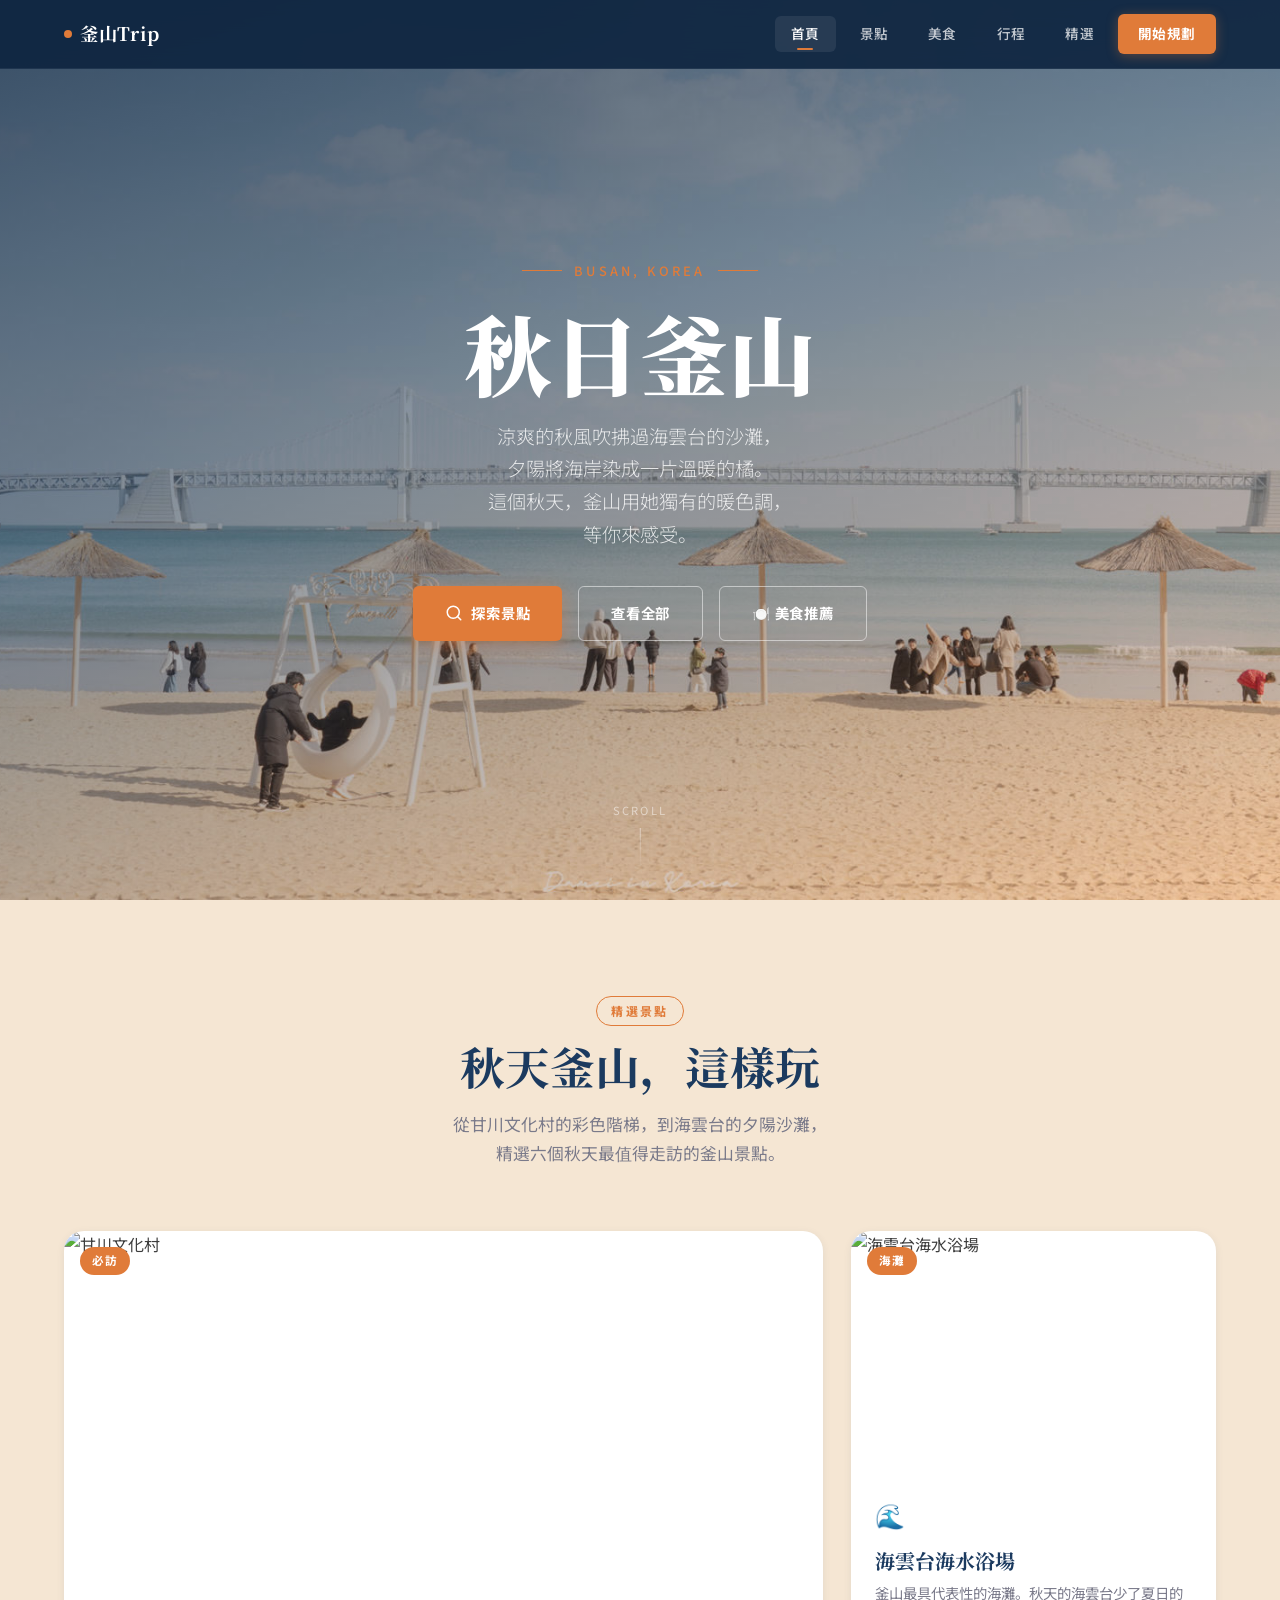
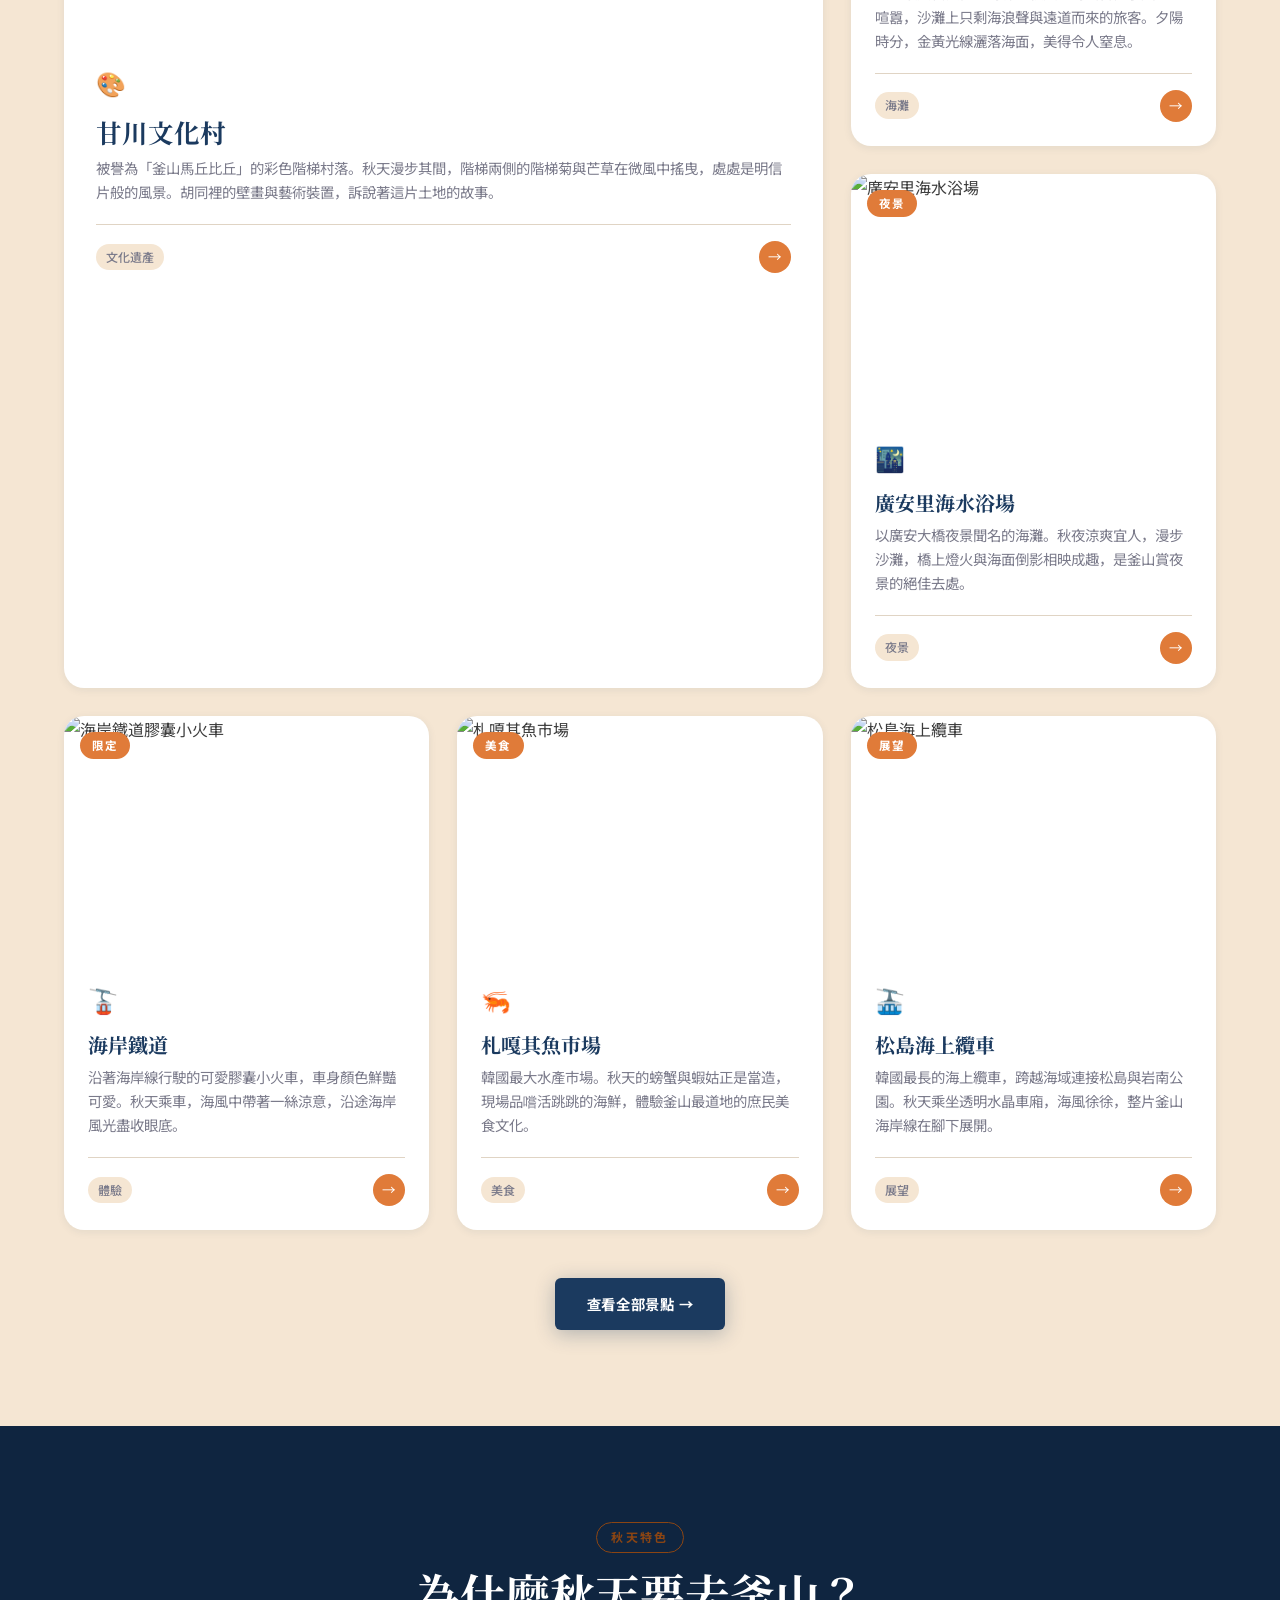
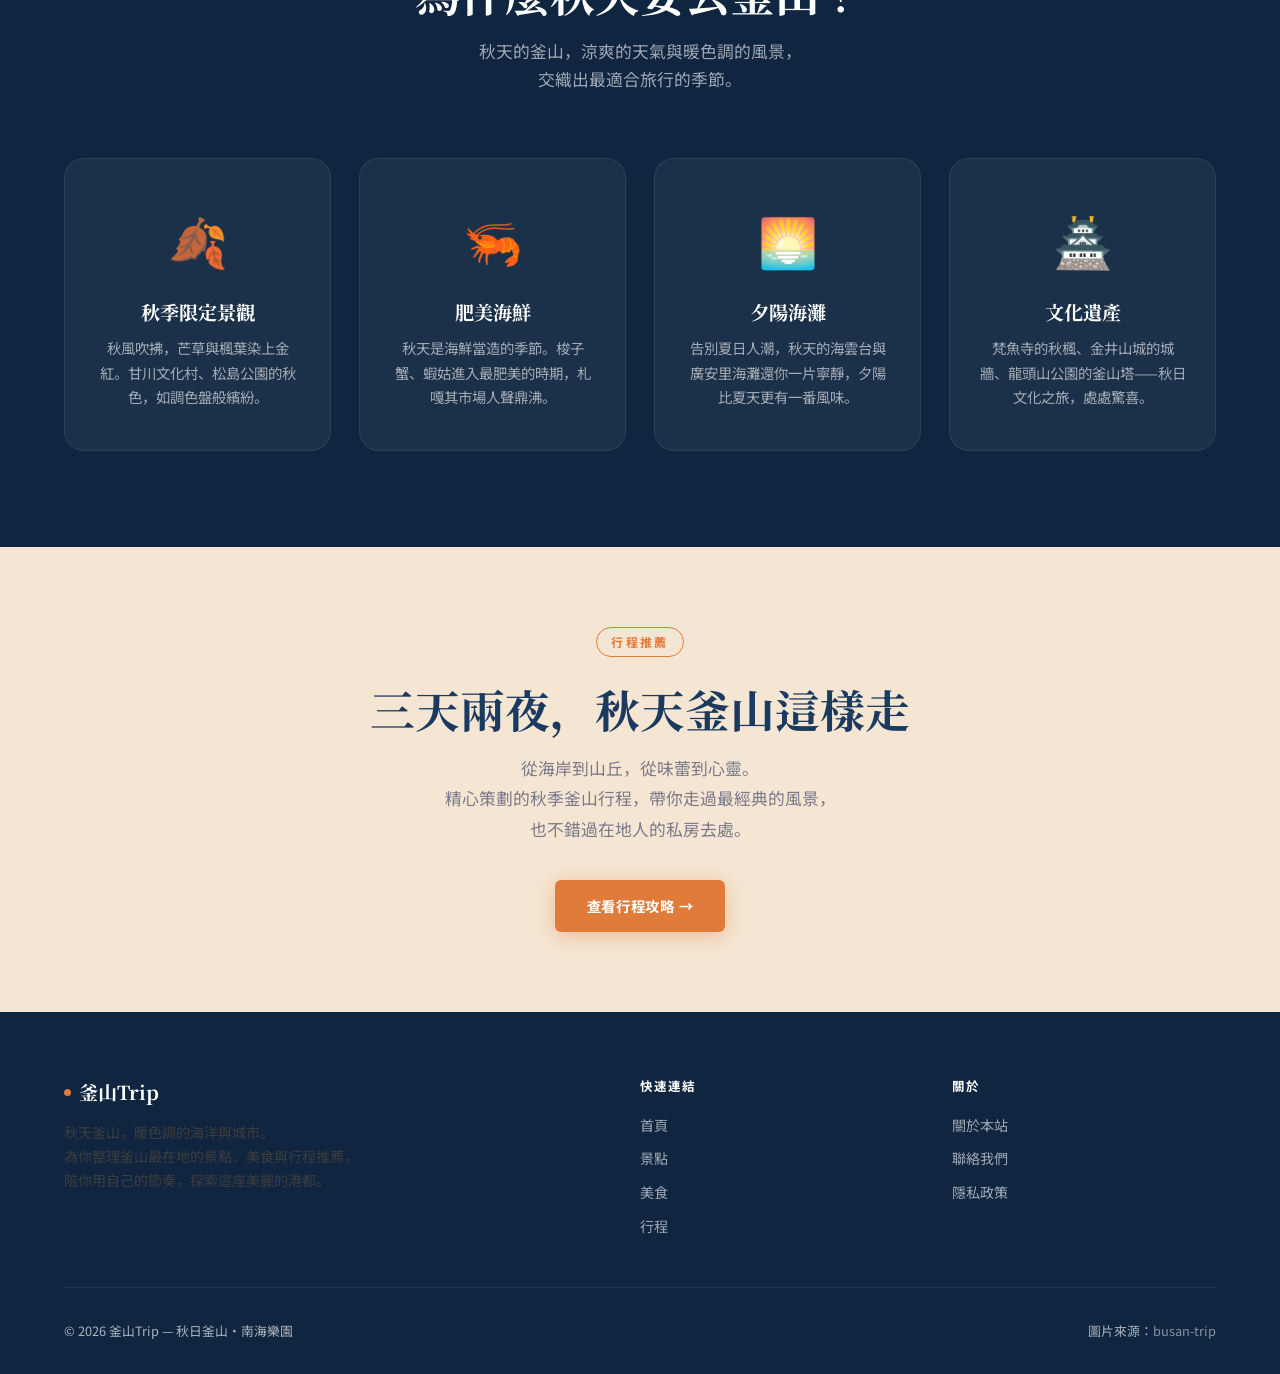
==== commit e5efc1b4: "Fix: Add food button and remove 404 links" ====
--- a/index.html
+++ b/index.html
@@ -60,6 +60,9 @@
         <a href="spots.html" class="btn btn--outline">
           查看全部
         </a>
+        <a href="food.html" class="btn btn--outline">
+          🍽️ 美食推薦
+        </a>
       </div>
     </div>
     <div class="hero__scroll">
@@ -83,7 +86,7 @@
       <div class="busan-grid">
 
         <!-- Card 1: 甘川文化村 (Featured Large) -->
-        <a href="spots/spot-01.html" class="busan-card busan-card--featured fade-in">
+        <a href="spots.html" class="busan-card busan-card--featured fade-in">
           <div class="busan-card__image">
             <img src="https://raw.githubusercontent.com/luluopenclaw0110/busan-trip/main/images/spots/spot_01.jpg" alt="甘川文化村" loading="lazy">
             <span class="busan-card__badge">必訪</span>
@@ -102,7 +105,7 @@
         </a>
 
         <!-- Card 2: 海雲台海水浴場 -->
-        <a href="spots/spot-02.html" class="busan-card fade-in">
+        <a href="spots.html" class="busan-card fade-in">
           <div class="busan-card__image">
             <img src="https://raw.githubusercontent.com/luluopenclaw0110/busan-trip/main/images/spots/spot_02.jpg" alt="海雲台海水浴場" loading="lazy">
             <span class="busan-card__badge">海灘</span>
@@ -121,7 +124,7 @@
         </a>
 
         <!-- Card 3: 廣安里海水浴場 -->
-        <a href="spots/spot-03.html" class="busan-card fade-in">
+        <a href="spots.html" class="busan-card fade-in">
           <div class="busan-card__image">
             <img src="https://raw.githubusercontent.com/luluopenclaw0110/busan-trip/main/images/spots/spot_03.jpg" alt="廣安里海水浴場" loading="lazy">
             <span class="busan-card__badge">夜景</span>
@@ -140,7 +143,7 @@
         </a>
 
         <!-- Card 4: 海岸鐵道（膠囊小火車） -->
-        <a href="spots/spot-04.html" class="busan-card fade-in">
+        <a href="spots.html" class="busan-card fade-in">
           <div class="busan-card__image">
             <img src="https://raw.githubusercontent.com/luluopenclaw0110/busan-trip/main/images/spots/spot_04.jpg" alt="海岸鐵道膠囊小火車" loading="lazy">
             <span class="busan-card__badge">限定</span>
@@ -159,7 +162,7 @@
         </a>
 
         <!-- Card 5: 札嘎其魚市場 -->
-        <a href="spots/spot-05.html" class="busan-card fade-in">
+        <a href="spots.html" class="busan-card fade-in">
           <div class="busan-card__image">
             <img src="https://raw.githubusercontent.com/luluopenclaw0110/busan-trip/main/images/spots/spot_05.jpg" alt="札嘎其魚市場" loading="lazy">
             <span class="busan-card__badge">美食</span>
@@ -178,7 +181,7 @@
         </a>
 
         <!-- Card 6: 松島海上纜車 -->
-        <a href="spots/spot-07.html" class="busan-card fade-in">
+        <a href="spots.html" class="busan-card fade-in">
           <div class="busan-card__image">
             <img src="https://raw.githubusercontent.com/luluopenclaw0110/busan-trip/main/images/spots/spot_07.jpg" alt="松島海上纜車" loading="lazy">
             <span class="busan-card__badge">展望</span>
--- a/css/style.css
+++ b/css/style.css
@@ -1,6 +1,6 @@
 /* =========================================
-   NAGOYA TRIP - CSS STYLESHEET
-   古城新韻・名古屋
+   BUSAN TRIP - CSS STYLESHEET
+   秋天釜山・暖秋海洋色調
    ========================================= */
 
 /* ---------- Google Fonts Import ---------- */
@@ -8,25 +8,27 @@
 
 /* ---------- CSS Variables ---------- */
 :root {
-  --primary: #C8102E;
-  --primary-dark: #A00D24;
-  --primary-light: #E8203A;
-  --secondary: #1A1A2E;
-  --secondary-light: #2D2D4A;
-  --accent: #F5A623;
-  --accent-light: #FFD066;
+  /* 秋天釜山色彩系統 */
+  --primary: #1B3A5F;          /* 深海軍藍 */
+  --primary-dark: #0F2540;
+  --primary-light: #2A527A;
+  --secondary: #E07B39;         /* 夕陽橘 */
+  --secondary-light: #F09560;
+  --accent: #8B4513;            /* 楓葉褐 */
+  --accent-light: #A65C2E;
   --bg-white: #FFFFFF;
-  --bg-cream: #FAF8F5;
-  --bg-warm: #F7F3EE;
-  --text-dark: #1A1A2E;
+  --bg-cream: #F5E6D3;          /* 沙灘米 */
+  --bg-warm: #F0DCC5;
+  --bg-dark: #0F2540;
+  --text-dark: #1B3A5F;
   --text-body: #3D3D3D;
   --text-muted: #7A7A8A;
   --text-light: #FFFFFF;
-  --border: #E8E4DF;
-  --shadow-sm: 0 2px 8px rgba(26, 26, 46, 0.08);
-  --shadow-md: 0 4px 20px rgba(26, 26, 46, 0.12);
-  --shadow-lg: 0 8px 40px rgba(26, 26, 46, 0.18);
-  --shadow-xl: 0 16px 60px rgba(26, 26, 46, 0.22);
+  --border: #E0D4C4;
+  --shadow-sm: 0 2px 8px rgba(27, 58, 95, 0.08);
+  --shadow-md: 0 4px 20px rgba(27, 58, 95, 0.12);
+  --shadow-lg: 0 8px 40px rgba(27, 58, 95, 0.18);
+  --shadow-xl: 0 16px 60px rgba(27, 58, 95, 0.22);
   --radius-sm: 6px;
   --radius-md: 12px;
   --radius-lg: 20px;
@@ -112,7 +114,7 @@
   left: 0;
   right: 0;
   z-index: 1000;
-  background: rgba(26, 26, 46, 0.92);
+  background: rgba(15, 37, 64, 0.92);
   backdrop-filter: blur(16px);
   -webkit-backdrop-filter: blur(16px);
   border-bottom: 1px solid rgba(255, 255, 255, 0.06);
@@ -120,7 +122,7 @@
 }
 
 .header.scrolled {
-  background: rgba(26, 26, 46, 0.97);
+  background: rgba(15, 37, 64, 0.97);
   box-shadow: var(--shadow-md);
 }
 
@@ -145,7 +147,7 @@
 .header__logo-dot {
   width: 8px;
   height: 8px;
-  background: var(--primary);
+  background: var(--secondary);
   border-radius: 50%;
   display: inline-block;
 }
@@ -182,12 +184,12 @@
   transform: translateX(-50%);
   width: 16px;
   height: 2px;
-  background: var(--primary);
+  background: var(--secondary);
   border-radius: 2px;
 }
 
 .nav-cta {
-  background: var(--primary);
+  background: var(--secondary);
   color: var(--text-light);
   font-size: 0.85rem;
   font-weight: 700;
@@ -195,12 +197,12 @@
   border-radius: var(--radius-sm);
   letter-spacing: 0.04em;
   transition: var(--transition-fast);
-  box-shadow: 0 2px 12px rgba(200, 16, 46, 0.35);
+  box-shadow: 0 2px 12px rgba(224, 123, 57, 0.35);
 }
 
 .nav-cta:hover {
-  background: var(--primary-light);
-  box-shadow: 0 4px 20px rgba(200, 16, 46, 0.5);
+  background: var(--secondary-light);
+  box-shadow: 0 4px 20px rgba(224, 123, 57, 0.5);
   transform: translateY(-1px);
   color: var(--text-light);
 }
@@ -271,9 +273,9 @@
   inset: 0;
   background: linear-gradient(
     160deg,
-    rgba(26, 26, 46, 0.75) 0%,
-    rgba(26, 26, 46, 0.5) 40%,
-    rgba(200, 16, 46, 0.3) 100%
+    rgba(15, 37, 64, 0.78) 0%,
+    rgba(15, 37, 64, 0.5) 40%,
+    rgba(224, 123, 57, 0.28) 100%
   );
   z-index: 1;
 }
@@ -293,7 +295,7 @@
   font-weight: 500;
   letter-spacing: 0.25em;
   text-transform: uppercase;
-  color: var(--accent);
+  color: var(--secondary);
   margin-bottom: 20px;
   display: flex;
   align-items: center;
@@ -308,7 +310,7 @@
   content: '';
   width: 40px;
   height: 1px;
-  background: var(--accent);
+  background: var(--secondary);
 }
 
 .hero__title {
@@ -359,14 +361,14 @@
 }
 
 .btn--primary {
-  background: var(--primary);
-  color: var(--text-light);
-  box-shadow: 0 4px 20px rgba(200, 16, 46, 0.4);
+  background: var(--secondary);
+  color: var(--text-light);
+  box-shadow: 0 4px 20px rgba(224, 123, 57, 0.4);
 }
 
 .btn--primary:hover {
-  background: var(--primary-light);
-  box-shadow: 0 8px 32px rgba(200, 16, 46, 0.55);
+  background: var(--secondary-light);
+  box-shadow: 0 8px 32px rgba(224, 123, 57, 0.55);
   transform: translateY(-2px);
   color: var(--text-light);
 }
@@ -423,7 +425,7 @@
 }
 
 .section--dark {
-  background: var(--secondary);
+  background: var(--primary-dark);
   color: var(--text-light);
 }
 
@@ -443,10 +445,10 @@
   font-weight: 700;
   letter-spacing: 0.2em;
   text-transform: uppercase;
-  color: var(--primary);
+  color: var(--secondary);
   margin-bottom: 12px;
   padding: 4px 14px;
-  border: 1.5px solid var(--primary);
+  border: 1.5px solid var(--secondary);
   border-radius: 100px;
 }
 
@@ -472,14 +474,14 @@
   color: rgba(255, 255, 255, 0.6);
 }
 
-/* ---------- Spot Cards ---------- */
-.spots-grid {
+/* ---------- Card Grid ---------- */
+.busan-grid {
   display: grid;
   grid-template-columns: repeat(3, 1fr);
   gap: 28px;
 }
 
-.spot-card {
+.busan-card {
   background: var(--bg-white);
   border-radius: var(--radius-lg);
   overflow: hidden;
@@ -489,33 +491,33 @@
   position: relative;
 }
 
-.spot-card:hover {
+.busan-card:hover {
   box-shadow: var(--shadow-xl);
   transform: translateY(-8px);
 }
 
-.spot-card__image {
+.busan-card__image {
   position: relative;
   height: 240px;
   overflow: hidden;
 }
 
-.spot-card__image img {
+.busan-card__image img {
   width: 100%;
   height: 100%;
   object-fit: cover;
   transition: transform 0.6s ease;
 }
 
-.spot-card:hover .spot-card__image img {
+.busan-card:hover .busan-card__image img {
   transform: scale(1.08);
 }
 
-.spot-card__badge {
+.busan-card__badge {
   position: absolute;
   top: 16px;
   left: 16px;
-  background: var(--primary);
+  background: var(--secondary);
   color: var(--text-light);
   font-size: 0.72rem;
   font-weight: 700;
@@ -525,16 +527,16 @@
   border-radius: 100px;
 }
 
-.spot-card__content {
+.busan-card__content {
   padding: 24px;
 }
 
-.spot-card__icon {
+.busan-card__icon {
   font-size: 1.5rem;
   margin-bottom: 12px;
 }
 
-.spot-card__title {
+.busan-card__title {
   font-family: var(--font-serif);
   font-size: 1.25rem;
   font-weight: 700;
@@ -542,7 +544,7 @@
   margin-bottom: 8px;
 }
 
-.spot-card__desc {
+.busan-card__desc {
   font-size: 0.9rem;
   color: var(--text-muted);
   line-height: 1.65;
@@ -552,7 +554,7 @@
   overflow: hidden;
 }
 
-.spot-card__footer {
+.busan-card__footer {
   display: flex;
   align-items: center;
   justify-content: space-between;
@@ -561,7 +563,7 @@
   border-top: 1px solid var(--border);
 }
 
-.spot-card__tag {
+.busan-card__tag {
   font-size: 0.75rem;
   font-weight: 500;
   color: var(--text-muted);
@@ -570,10 +572,10 @@
   border-radius: 100px;
 }
 
-.spot-card__arrow {
+.busan-card__arrow {
   width: 32px;
   height: 32px;
-  background: var(--primary);
+  background: var(--secondary);
   border-radius: 50%;
   display: flex;
   align-items: center;
@@ -583,31 +585,31 @@
   transition: var(--transition-fast);
 }
 
-.spot-card:hover .spot-card__arrow {
-  background: var(--primary-light);
+.busan-card:hover .busan-card__arrow {
+  background: var(--secondary-light);
   transform: translateX(2px);
 }
 
-/* Featured large card (first card) */
-.spot-card--featured {
+/* Featured large card */
+.busan-card--featured {
   grid-column: span 2;
   grid-row: span 2;
 }
 
-.spot-card--featured .spot-card__image {
+.busan-card--featured .busan-card__image {
   height: 400px;
 }
 
-.spot-card--featured .spot-card__content {
+.busan-card--featured .busan-card__content {
   padding: 32px;
 }
 
-.spot-card--featured .spot-card__title {
+.busan-card--featured .busan-card__title {
   font-size: 1.6rem;
 }
 
-/* ---------- Spot Hero Banner (spots.html) ---------- */
-.spot-hero {
+/* ---------- Page Hero Banner ---------- */
+.page-hero {
   position: relative;
   height: 70vh;
   min-height: 480px;
@@ -617,31 +619,31 @@
   overflow: hidden;
 }
 
-.spot-hero__bg {
+.page-hero__bg {
   position: absolute;
   inset: 0;
   z-index: 0;
 }
 
-.spot-hero__bg img {
+.page-hero__bg img {
   width: 100%;
   height: 100%;
   object-fit: cover;
 }
 
-.spot-hero__overlay {
+.page-hero__overlay {
   position: absolute;
   inset: 0;
   background: linear-gradient(
     to top,
-    rgba(26, 26, 46, 0.9) 0%,
-    rgba(26, 26, 46, 0.4) 50%,
-    rgba(26, 26, 46, 0.15) 100%
+    rgba(15, 37, 64, 0.9) 0%,
+    rgba(15, 37, 64, 0.4) 50%,
+    rgba(15, 37, 64, 0.15) 100%
   );
   z-index: 1;
 }
 
-.spot-hero__content {
+.page-hero__content {
   position: relative;
   z-index: 2;
   padding: 0 0 64px;
@@ -649,16 +651,16 @@
   width: 100%;
 }
 
-.spot-hero__eyebrow {
+.page-hero__eyebrow {
   font-size: 0.78rem;
   font-weight: 500;
   letter-spacing: 0.2em;
   text-transform: uppercase;
-  color: var(--accent);
+  color: var(--secondary);
   margin-bottom: 12px;
 }
 
-.spot-hero__title {
+.page-hero__title {
   font-family: var(--font-serif);
   font-size: clamp(2.2rem, 5vw, 4rem);
   font-weight: 900;
@@ -667,151 +669,15 @@
   line-height: 1.2;
 }
 
-.spot-hero__subtitle {
+.page-hero__subtitle {
   font-size: 1.05rem;
   color: rgba(255, 255, 255, 0.75);
   max-width: 600px;
   line-height: 1.7;
 }
 
-/* ---------- Spot Detail Section ---------- */
-.spot-detail {
-  padding: 80px 0;
-}
-
-.spot-detail__inner {
-  display: grid;
-  grid-template-columns: 1fr 360px;
-  gap: 64px;
-  align-items: start;
-}
-
-.spot-detail__main h3 {
-  font-family: var(--font-serif);
-  font-size: 1.4rem;
-  color: var(--primary);
-  margin-bottom: 16px;
-  margin-top: 40px;
-}
-
-.spot-detail__main h3:first-child {
-  margin-top: 0;
-}
-
-.spot-detail__main p {
-  font-size: 1.02rem;
-  line-height: 2;
-  color: var(--text-body);
-  margin-bottom: 20px;
-}
-
-.spot-detail__main p:first-of-type {
-  font-size: 1.1rem;
-  color: var(--text-dark);
-}
-
-.spot-sidebar {
-  position: sticky;
-  top: 88px;
-}
-
-.spot-info-card {
-  background: var(--bg-white);
-  border-radius: var(--radius-lg);
-  padding: 32px;
-  box-shadow: var(--shadow-md);
-  border: 1px solid var(--border);
-}
-
-.spot-info-card__title {
-  font-family: var(--font-serif);
-  font-size: 1.2rem;
-  margin-bottom: 24px;
-  padding-bottom: 16px;
-  border-bottom: 2px solid var(--primary);
-  display: flex;
-  align-items: center;
-  gap: 10px;
-}
-
-.spot-info-item {
-  display: flex;
-  gap: 14px;
-  padding: 14px 0;
-  border-bottom: 1px solid var(--border);
-}
-
-.spot-info-item:last-child {
-  border-bottom: none;
-  padding-bottom: 0;
-}
-
-.spot-info-item__icon {
-  width: 36px;
-  height: 36px;
-  background: rgba(200, 16, 46, 0.08);
-  border-radius: var(--radius-sm);
-  display: flex;
-  align-items: center;
-  justify-content: center;
-  font-size: 1rem;
-  flex-shrink: 0;
-}
-
-.spot-info-item__label {
-  font-size: 0.78rem;
-  font-weight: 700;
-  letter-spacing: 0.1em;
-  text-transform: uppercase;
-  color: var(--text-muted);
-  margin-bottom: 2px;
-}
-
-.spot-info-item__value {
-  font-size: 0.92rem;
-  color: var(--text-dark);
-  font-weight: 500;
-}
-
-.spot-detail-nav {
-  display: flex;
-  justify-content: center;
-  gap: 16px;
-  margin-top: 48px;
-  flex-wrap: wrap;
-}
-
-.spot-nav-btn {
-  display: inline-flex;
-  align-items: center;
-  gap: 8px;
-  font-size: 0.88rem;
-  font-weight: 600;
-  color: var(--primary);
-  padding: 10px 24px;
-  border: 1.5px solid var(--primary);
-  border-radius: var(--radius-sm);
-  transition: var(--transition-fast);
-}
-
-.spot-nav-btn:hover {
-  background: var(--primary);
-  color: var(--text-light);
-}
-
-.spot-nav-btn--back {
-  background: var(--secondary);
-  color: var(--text-light);
-  border-color: var(--secondary);
-}
-
-.spot-nav-btn--back:hover {
-  background: var(--secondary-light);
-  border-color: var(--secondary-light);
-}
-
-/* ---------- Spots Navigation Tabs (spots.html) ---------- */
-.spots-nav {
+/* ---------- Page Navigation Tabs ---------- */
+.page-nav {
   background: var(--bg-white);
   border-bottom: 1px solid var(--border);
   position: sticky;
@@ -819,7 +685,7 @@
   z-index: 100;
 }
 
-.spots-nav__inner {
+.page-nav__inner {
   display: flex;
   gap: 4px;
   overflow-x: auto;
@@ -828,11 +694,11 @@
   -ms-overflow-style: none;
 }
 
-.spots-nav__inner::-webkit-scrollbar {
+.page-nav__inner::-webkit-scrollbar {
   display: none;
 }
 
-.spots-nav__btn {
+.page-nav__btn {
   flex-shrink: 0;
   font-size: 0.85rem;
   font-weight: 600;
@@ -842,22 +708,162 @@
   border: 1.5px solid transparent;
   transition: var(--transition-fast);
   white-space: nowrap;
-}
-
-.spots-nav__btn:hover {
-  color: var(--primary);
-  background: rgba(200, 16, 46, 0.05);
-}
-
-.spots-nav__btn.active {
+  cursor: pointer;
+  background: transparent;
+}
+
+.page-nav__btn:hover {
+  color: var(--secondary);
+  background: rgba(224, 123, 57, 0.05);
+}
+
+.page-nav__btn.active {
+  background: var(--secondary);
+  color: var(--text-light);
+  border-color: var(--secondary);
+}
+
+/* ---------- Detail Section ---------- */
+.detail-section {
+  padding: 80px 0;
+}
+
+.detail-section__inner {
+  display: grid;
+  grid-template-columns: 1fr 360px;
+  gap: 64px;
+  align-items: start;
+}
+
+.detail-section__main h3 {
+  font-family: var(--font-serif);
+  font-size: 1.4rem;
+  color: var(--secondary);
+  margin-bottom: 16px;
+  margin-top: 40px;
+}
+
+.detail-section__main h3:first-child {
+  margin-top: 0;
+}
+
+.detail-section__main p {
+  font-size: 1.02rem;
+  line-height: 2;
+  color: var(--text-body);
+  margin-bottom: 20px;
+}
+
+.detail-section__main p:first-of-type {
+  font-size: 1.1rem;
+  color: var(--text-dark);
+}
+
+.detail-sidebar {
+  position: sticky;
+  top: 88px;
+}
+
+.info-card {
+  background: var(--bg-white);
+  border-radius: var(--radius-lg);
+  padding: 32px;
+  box-shadow: var(--shadow-md);
+  border: 1px solid var(--border);
+}
+
+.info-card__title {
+  font-family: var(--font-serif);
+  font-size: 1.2rem;
+  margin-bottom: 24px;
+  padding-bottom: 16px;
+  border-bottom: 2px solid var(--secondary);
+  display: flex;
+  align-items: center;
+  gap: 10px;
+}
+
+.info-item {
+  display: flex;
+  gap: 14px;
+  padding: 14px 0;
+  border-bottom: 1px solid var(--border);
+}
+
+.info-item:last-child {
+  border-bottom: none;
+  padding-bottom: 0;
+}
+
+.info-item__icon {
+  width: 36px;
+  height: 36px;
+  background: rgba(224, 123, 57, 0.08);
+  border-radius: var(--radius-sm);
+  display: flex;
+  align-items: center;
+  justify-content: center;
+  font-size: 1rem;
+  flex-shrink: 0;
+}
+
+.info-item__label {
+  font-size: 0.78rem;
+  font-weight: 700;
+  letter-spacing: 0.1em;
+  text-transform: uppercase;
+  color: var(--text-muted);
+  margin-bottom: 2px;
+}
+
+.info-item__value {
+  font-size: 0.92rem;
+  color: var(--text-dark);
+  font-weight: 500;
+}
+
+.detail-nav {
+  display: flex;
+  justify-content: center;
+  gap: 16px;
+  margin-top: 48px;
+  flex-wrap: wrap;
+}
+
+.detail-nav-btn {
+  display: inline-flex;
+  align-items: center;
+  gap: 8px;
+  font-size: 0.88rem;
+  font-weight: 600;
+  color: var(--secondary);
+  padding: 10px 24px;
+  border: 1.5px solid var(--secondary);
+  border-radius: var(--radius-sm);
+  transition: var(--transition-fast);
+  background: transparent;
+  cursor: pointer;
+}
+
+.detail-nav-btn:hover {
+  background: var(--secondary);
+  color: var(--text-light);
+}
+
+.detail-nav-btn--back {
   background: var(--primary);
   color: var(--text-light);
   border-color: var(--primary);
+}
+
+.detail-nav-btn--back:hover {
+  background: var(--primary-light);
+  border-color: var(--primary-light);
 }
 
 /* ---------- Footer ---------- */
 .footer {
-  background: var(--secondary);
+  background: var(--primary-dark);
   color: rgba(255, 255, 255, 0.65);
   padding: 64px 0 32px;
 }
@@ -883,7 +889,7 @@
 .footer__brand-name .dot {
   width: 7px;
   height: 7px;
-  background: var(--primary);
+  background: var(--secondary);
   border-radius: 50%;
 }
 
@@ -915,7 +921,7 @@
 }
 
 .footer__links a:hover {
-  color: var(--accent);
+  color: var(--secondary);
 }
 
 .footer__bottom {
@@ -934,11 +940,11 @@
 }
 
 .footer__bottom a:hover {
-  color: var(--accent);
+  color: var(--secondary);
 }
 
 .footer__accent {
-  color: var(--primary);
+  color: var(--secondary);
   font-weight: 700;
 }
 
@@ -974,31 +980,31 @@
 .divider {
   width: 48px;
   height: 3px;
-  background: linear-gradient(90deg, var(--primary), var(--accent));
+  background: linear-gradient(90deg, var(--secondary), var(--accent));
   border-radius: 3px;
   margin: 0 auto;
 }
 
 /* ---------- Responsive ---------- */
 @media (max-width: 1024px) {
-  .spots-grid {
+  .busan-grid {
     grid-template-columns: repeat(2, 1fr);
   }
 
-  .spot-card--featured {
+  .busan-card--featured {
     grid-column: span 2;
     grid-row: span 1;
   }
 
-  .spot-card--featured .spot-card__image {
+  .busan-card--featured .busan-card__image {
     height: 300px;
   }
 
-  .spot-detail__inner {
+  .detail-section__inner {
     grid-template-columns: 1fr;
   }
 
-  .spot-sidebar {
+  .detail-sidebar {
     position: static;
   }
 
@@ -1016,16 +1022,16 @@
     margin-bottom: 40px;
   }
 
-  .spots-grid {
+  .busan-grid {
     grid-template-columns: 1fr;
     gap: 20px;
   }
 
-  .spot-card--featured {
+  .busan-card--featured {
     grid-column: span 1;
   }
 
-  .spot-card__image {
+  .busan-card__image {
     height: 200px;
   }
 
@@ -1036,7 +1042,7 @@
     left: 0;
     right: 0;
     bottom: 0;
-    background: rgba(26, 26, 46, 0.98);
+    background: rgba(15, 37, 64, 0.98);
     flex-direction: column;
     align-items: center;
     justify-content: center;
@@ -1079,20 +1085,20 @@
     text-align: center;
   }
 
-  .spot-hero {
+  .page-hero {
     height: 55vh;
     min-height: 380px;
   }
 
-  .spot-detail {
+  .detail-section {
     padding: 48px 0;
   }
 
-  .spot-detail__inner {
+  .detail-section__inner {
     gap: 32px;
   }
 
-  .spot-info-card {
+  .info-card {
     padding: 24px;
   }
 }
@@ -1109,12 +1115,12 @@
     font-size: 2.2rem;
   }
 
-  .spot-detail-nav {
+  .detail-nav {
     flex-direction: column;
     align-items: center;
   }
 
-  .spot-nav-btn {
+  .detail-nav-btn {
     width: 100%;
     justify-content: center;
   }
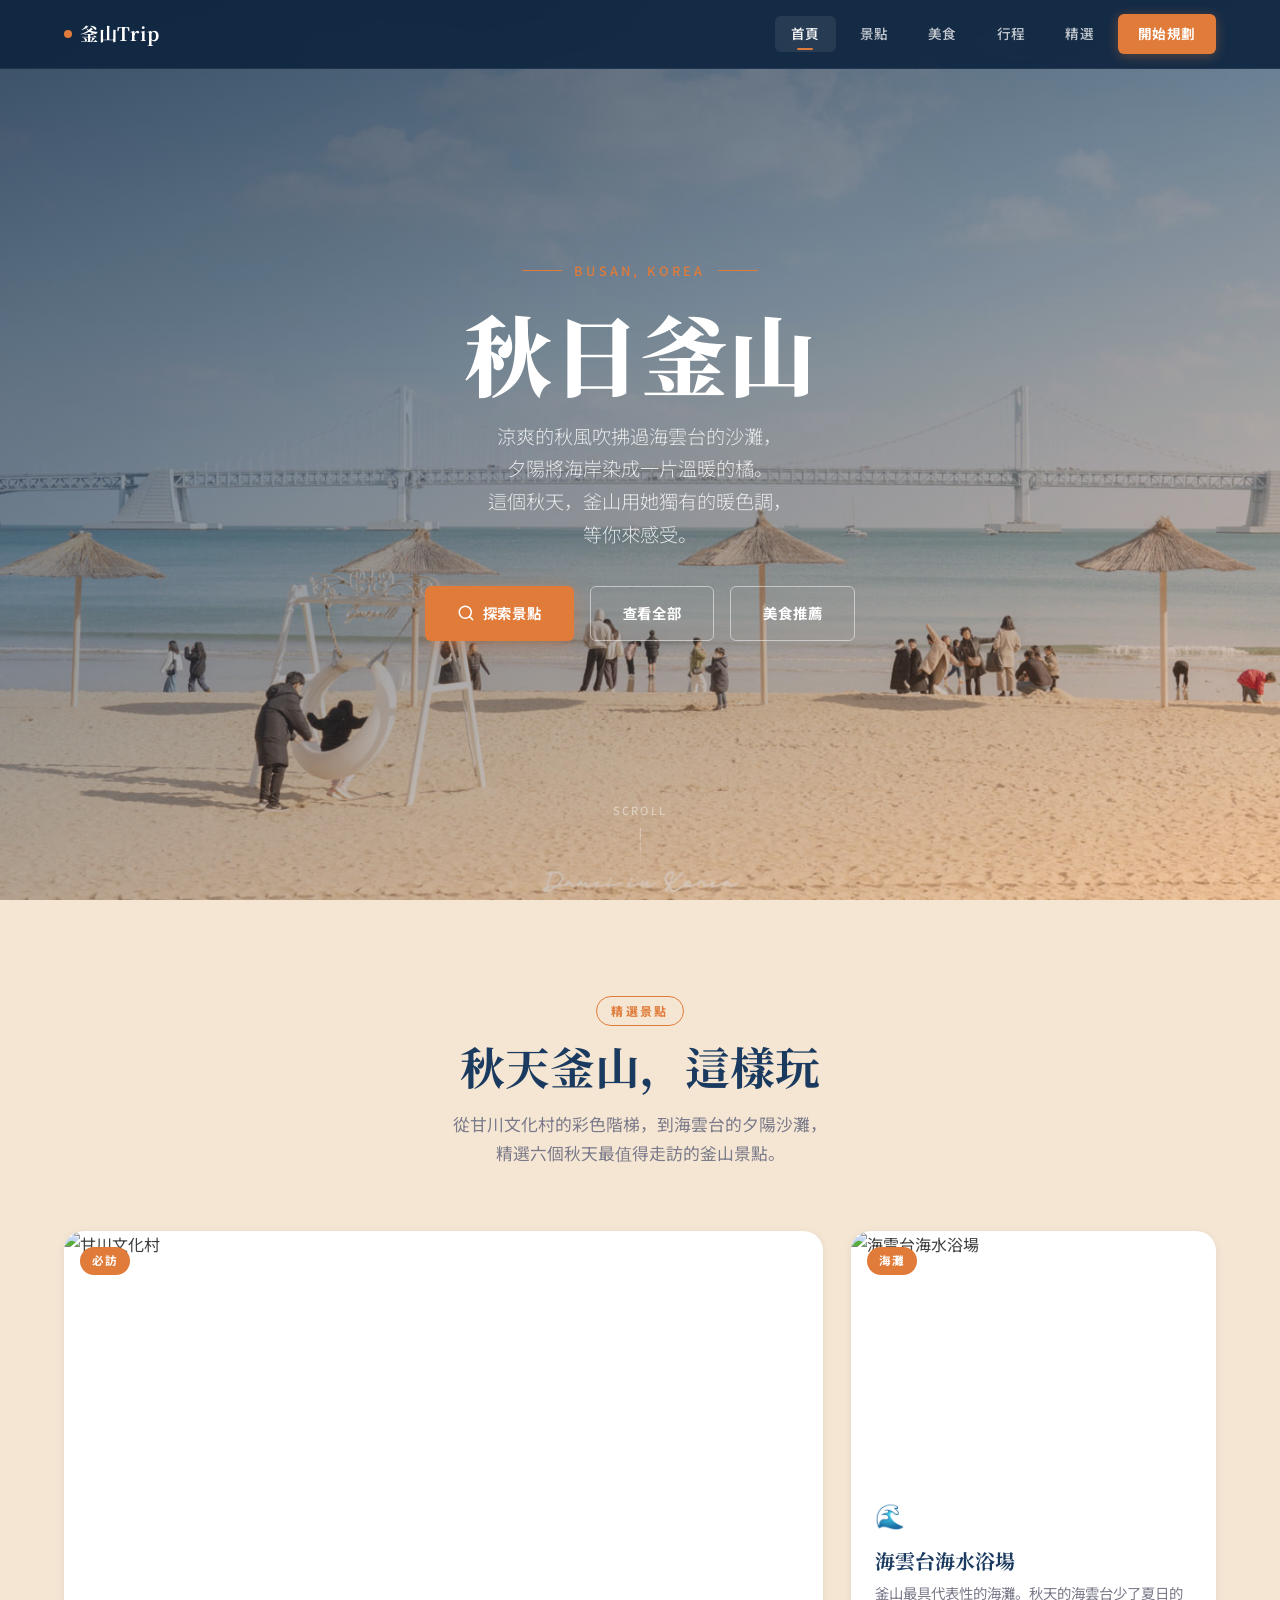
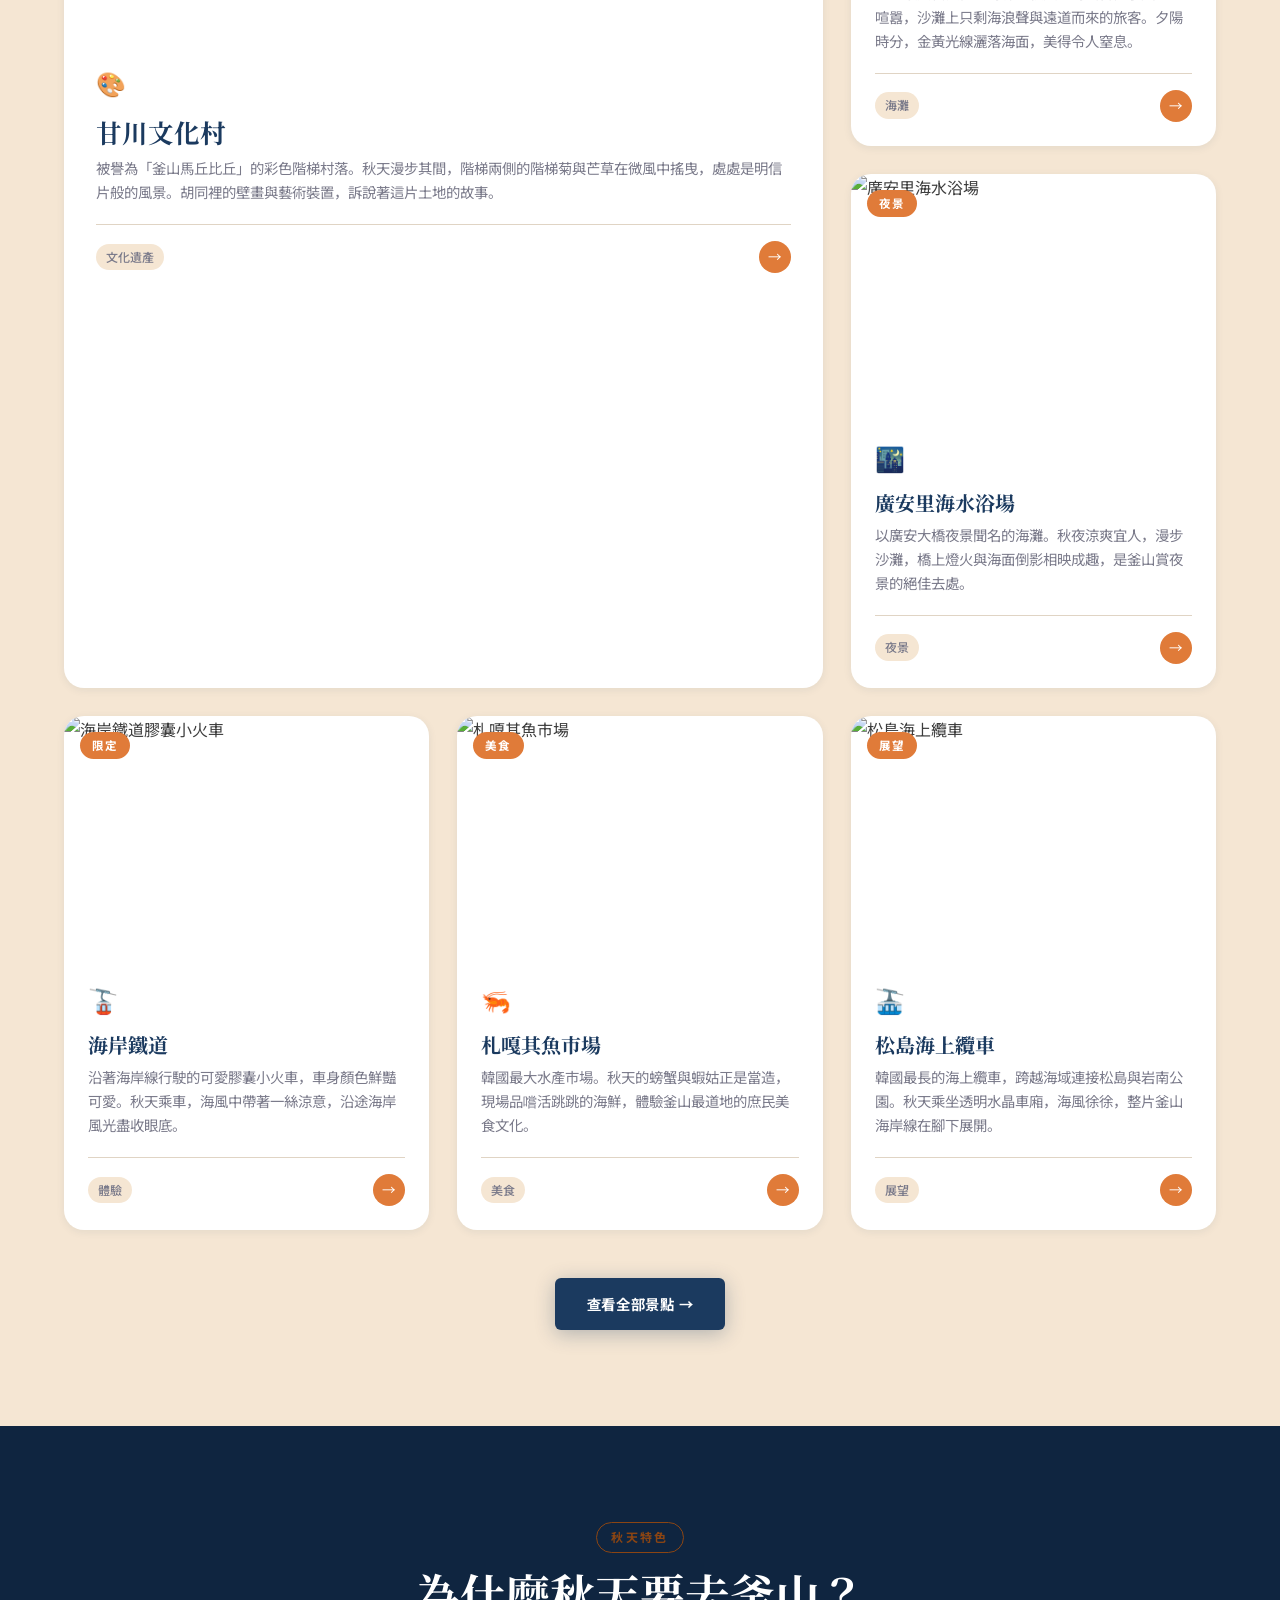
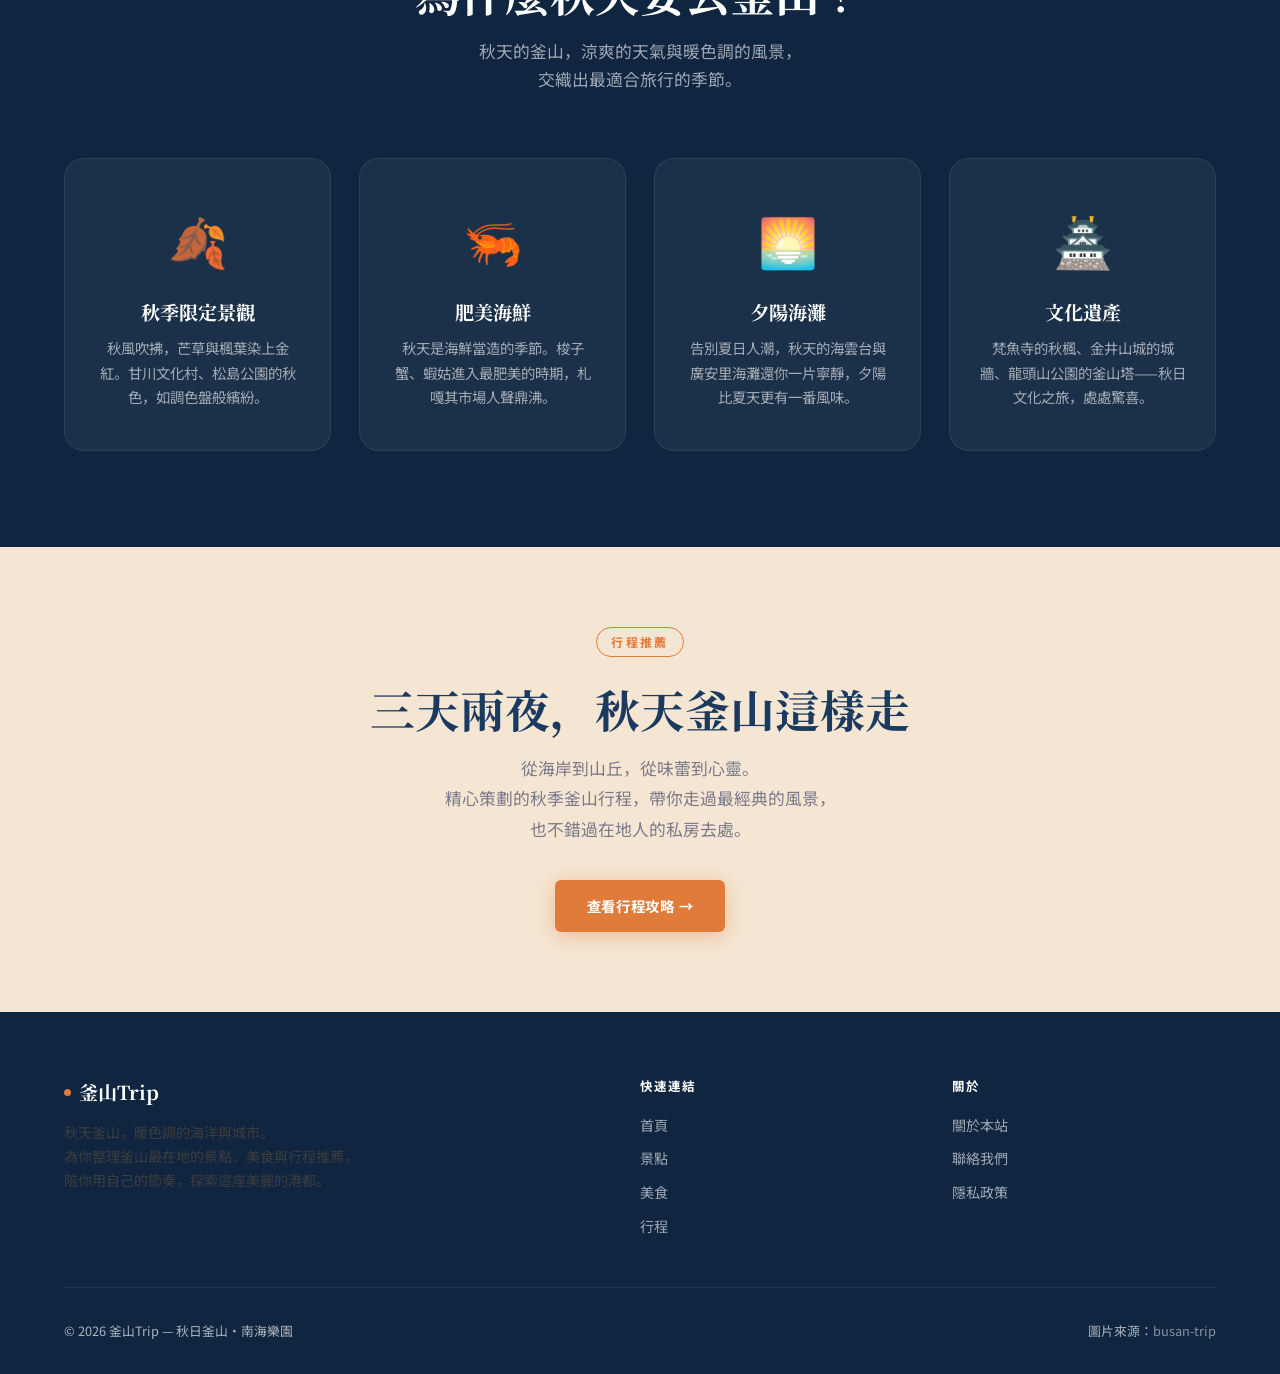
==== commit 0eb3b68a: "Fix: Remove emoji from food button" ====
--- a/index.html
+++ b/index.html
@@ -61,7 +61,7 @@
           查看全部
         </a>
         <a href="food.html" class="btn btn--outline">
-          🍽️ 美食推薦
+          美食推薦
         </a>
       </div>
     </div>
